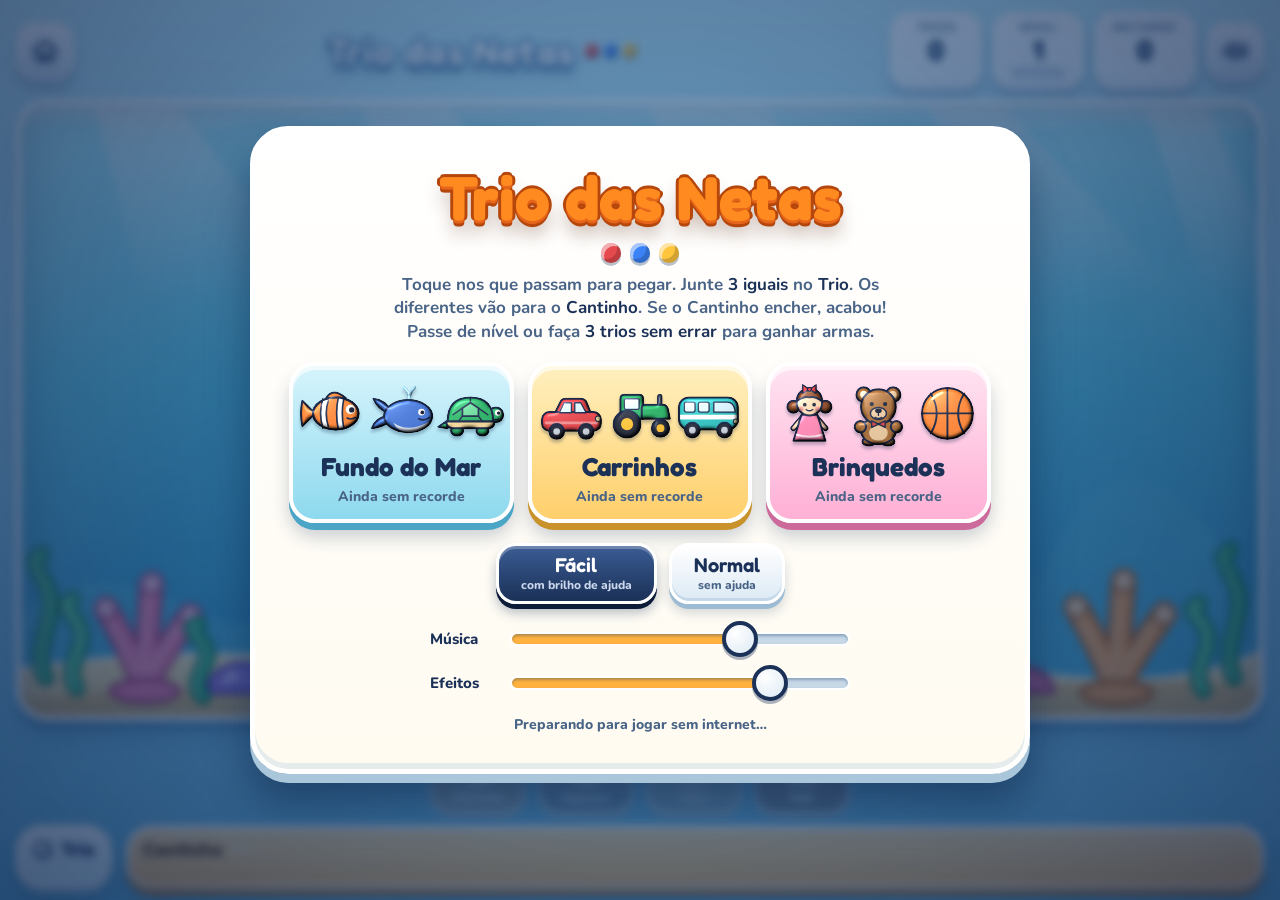
==== index.html @ 3579c462 "Redesign visual cartoon 3D: cenários, painéis, botões, armas e telas; Cantinho com cinco lugares nos" ====
<!doctype html>
<html lang="pt-BR">
<head>
<meta charset="utf-8">
<meta name="viewport" content="width=device-width,initial-scale=1,maximum-scale=1,viewport-fit=cover">
<meta name="apple-mobile-web-app-capable" content="yes">
<meta name="mobile-web-app-capable" content="yes">
<meta name="apple-mobile-web-app-title" content="Trio das Netas">
<meta name="apple-mobile-web-app-status-bar-style" content="default">
<meta name="theme-color" content="#E4F3FA">
<link rel="manifest" href="manifest.webmanifest">
<link rel="apple-touch-icon" href="icon-180.png">
<link rel="icon" type="image/png" href="icon-192.png">
<title>Trio das Netas</title>
<style>
/* ===== Trio das Netas — identidade visual "cartoon 3D" =====
   Camadas: 1) tokens  2) base  3) cabeçalho  4) campo e cenários  5) armas  6) base de jogo (Trio e Cantinho)
   7) telas  8) animações. A lógica do jogo não depende de nada daqui além dos ids e classes. */

/* 1) tokens */
:root{
  --ink:#1B3157;
  --ink-soft:#496486;
  --cream:#FFFBF1;
  --edge:#9DBCD3;            /* aresta inferior dos painéis claros */
  --accent:#FF7A1A;
  --accent-dark:#C4520A;
  --warn:#E5484D;
  --line:#8FB5CE;
  --font-display:'Fredoka',ui-rounded,'Arial Rounded MT Bold','Trebuchet MS',system-ui,sans-serif;
  --font-body:'Nunito','Trebuchet MS',system-ui,sans-serif;
  --slot:clamp(62px,10.5vmin,112px);
  --shadow-soft:0 14px 24px rgba(12,40,80,.22);
  color-scheme:light;
}

/* 2) base */
*{box-sizing:border-box}
html,body{height:100%}
body{
  margin:0;color:var(--ink);font-family:var(--font-body);
  background:linear-gradient(180deg,#C7EEF9 0%,#94D3EE 55%,#62B5DE 100%) fixed;
  -webkit-user-select:none;user-select:none;-webkit-touch-callout:none;
  touch-action:manipulation;overscroll-behavior:none;overflow:hidden;
  -webkit-tap-highlight-color:transparent;
}
body[data-theme="car"]{background:linear-gradient(180deg,#FFF0C2 0%,#FFD98A 55%,#FFC163 100%) fixed}
body[data-theme="toy"]{background:linear-gradient(180deg,#FFE6F3 0%,#FFCDE6 55%,#F4A9D0 100%) fixed}
button{font:inherit;color:inherit;cursor:pointer;-webkit-appearance:none;appearance:none}
button:focus-visible{outline:4px solid var(--accent);outline-offset:3px}

#app{
  position:relative;height:100%;display:flex;flex-direction:column;gap:10px;
  padding-top:max(12px,env(safe-area-inset-top,0px));
  padding-bottom:max(12px,env(safe-area-inset-bottom,0px));
  padding-left:max(16px,env(safe-area-inset-left,0px));
  padding-right:max(16px,env(safe-area-inset-right,0px));
}

/* botão 3D genérico: volume, brilho no topo, aresta embaixo, afunda ao apertar */
.iconbtn,.btn,.seg button,.card,.tool{
  transition:transform .08s ease,box-shadow .08s ease,filter .15s;
}

/* 3) cabeçalho */
#top{display:flex;align-items:center;justify-content:space-between;gap:10px}
.iconbtn{
  width:58px;height:58px;border-radius:20px;border:3px solid #fff;color:var(--ink);flex:0 0 auto;
  display:grid;place-items:center;
  background:linear-gradient(#FFFFFF 0%,#E6F1FA 60%,#D4E5F3 100%);
  box-shadow:0 5px 0 var(--edge),0 10px 14px rgba(12,40,80,.22),inset 0 -3px 0 rgba(120,160,195,.3);
}
.iconbtn:active{transform:translateY(4px);box-shadow:0 1px 0 var(--edge),0 3px 6px rgba(12,40,80,.2),inset 0 -2px 0 rgba(120,160,195,.3)}
.iconbtn svg{width:30px;height:30px;filter:drop-shadow(0 1.5px 0 rgba(255,255,255,.9))}
.brand{
  flex:1 1 auto;min-width:0;display:flex;align-items:center;justify-content:center;gap:10px;white-space:nowrap;
  font:700 clamp(22px,3.6vw,38px)/1 var(--font-display);color:#fff;letter-spacing:.01em;
  text-shadow:0 2px 0 #1E5C9B,0 4px 0 #1B4D84,2px 0 0 #1E5C9B,-2px 0 0 #1E5C9B,0 -2px 0 #1E5C9B,0 8px 12px rgba(10,40,90,.35);
}
.brand .bb{display:inline-flex;gap:4px}
.brand .bb i{width:15px;height:15px;border-radius:50%;box-shadow:inset -3px -3px 0 rgba(0,0,0,.18),inset 2px 2px 0 rgba(255,255,255,.55),0 2px 0 rgba(20,50,90,.35)}
.brand .bb i:nth-child(1){background:#E5484D}.brand .bb i:nth-child(2){background:#3B82F6}.brand .bb i:nth-child(3){background:#FFC53D}
body[data-theme="car"] .brand{text-shadow:0 2px 0 #B5460C,0 4px 0 #8F3607,2px 0 0 #B5460C,-2px 0 0 #B5460C,0 -2px 0 #B5460C,0 8px 12px rgba(120,50,0,.35)}
body[data-theme="toy"] .brand{text-shadow:0 2px 0 #B3307A,0 4px 0 #8E2260,2px 0 0 #B3307A,-2px 0 0 #B3307A,0 -2px 0 #B3307A,0 8px 12px rgba(120,20,80,.35)}
.stats{display:flex;gap:10px;min-width:0;flex:0 0 auto}
.stat{
  min-width:92px;padding:6px 16px 7px;text-align:center;border-radius:20px;border:3px solid #fff;
  background:linear-gradient(#FFFFFF 0%,#EEF6FC 100%);
  box-shadow:0 5px 0 var(--edge),0 10px 14px rgba(12,40,80,.2),inset 0 -3px 0 rgba(120,160,195,.22);
}
.stat span{display:block;font:800 11px/1.3 var(--font-body);letter-spacing:.1em;text-transform:uppercase;color:var(--ink-soft)}
.stat b{display:block;font:700 28px/1.1 var(--font-display);font-variant-numeric:tabular-nums;color:var(--ink)}
.bar{height:10px;border-radius:6px;background:#CFDFEC;margin-top:3px;overflow:hidden;box-shadow:inset 0 2px 3px rgba(20,60,100,.35)}
.bar i{display:block;height:100%;width:0;border-radius:6px;transition:width .35s cubic-bezier(.3,1.4,.5,1);
  background:linear-gradient(#FFC15A,#FF8A1F);box-shadow:inset 0 2px 0 rgba(255,255,255,.55)}
#btnSound[aria-pressed="false"]{filter:saturate(.5)}

/* 4) campo de jogo e cenários */
#field{
  position:relative;flex:1 1 0;min-height:150px;border-radius:32px;overflow:hidden;border:5px solid #fff;
  box-shadow:0 8px 0 rgba(22,70,115,.3),var(--shadow-soft);
}
#field.th-fish{background:linear-gradient(#A9EDF8 0%,#58CAE6 45%,#2E93C6 100%)}
#field.th-car{background:
  radial-gradient(rgba(255,255,255,.07) 1.2px,transparent 1.7px) 0 0/10px 10px,
  linear-gradient(#5D6A84 0%,#4B5772 100%)}
#field.th-toy{background:
  radial-gradient(circle at 25% 30%,rgba(255,255,255,.7) 0 8px,transparent 9px) 0 0/84px 84px,
  radial-gradient(circle at 75% 72%,rgba(255,170,200,.5) 0 8px,transparent 9px) 0 0/84px 84px,
  linear-gradient(#FFF0C9 0%,#FFD99B 100%)}
#field.frozen::before{
  content:"";position:absolute;inset:0;z-index:3;pointer-events:none;
  background:linear-gradient(rgba(200,240,255,.5),rgba(160,225,255,.35));
  box-shadow:inset 0 0 70px 12px rgba(255,255,255,.9);
}
#field.frozen .it .bob{animation-play-state:paused}
#bg{position:absolute;inset:0;pointer-events:none}
.sceneTop,.sceneBot{position:absolute;left:0;width:100%;height:auto;display:block}
.sceneTop{top:0;max-height:42%}
.sceneBot{bottom:0;max-height:54%}
.vig{position:absolute;inset:0;box-shadow:inset 0 0 46px rgba(0,25,60,.3),inset 0 3px 0 rgba(255,255,255,.35)}
.glass{position:absolute;inset:0;background:linear-gradient(115deg,rgba(255,255,255,.22) 0%,rgba(255,255,255,0) 22%,rgba(255,255,255,0) 60%,rgba(255,255,255,.1) 70%,rgba(255,255,255,0) 78%)}
.rays{animation:rays 9s ease-in-out infinite alternate;transform-origin:50% 0}
@keyframes rays{from{opacity:.55;transform:skewX(-2deg)}to{opacity:1;transform:skewX(2deg)}}
.weed{transform-box:fill-box;transform-origin:50% 100%;animation:sway 4.2s ease-in-out infinite alternate}
@keyframes sway{from{transform:rotate(-4deg)}to{transform:rotate(4deg)}}
.bub{position:absolute;bottom:-40px;border-radius:50%;
  background:radial-gradient(circle at 32% 30%,rgba(255,255,255,.95) 0 14%,rgba(255,255,255,.28) 40%,rgba(255,255,255,.12) 72%);
  border:2px solid rgba(255,255,255,.7);animation:rise linear infinite}
@keyframes rise{from{transform:translateY(0);opacity:.9}to{transform:translateY(-900px);opacity:0}}
.ln{position:absolute;left:0;right:0;height:0;border-top:6px dashed rgba(255,246,190,.85)}

.it{position:absolute;left:0;top:0;z-index:2;will-change:transform}
.it .bob{width:100%;height:100%;animation:bob 1.5s ease-in-out infinite alternate}
.it svg{width:100%;height:100%;display:block;pointer-events:none;overflow:visible}
.it.rev svg{transform:scaleX(-1)}
@keyframes bob{from{transform:translateY(-4px) rotate(-1.5deg)}to{transform:translateY(4px) rotate(1.5deg)}}
.it.hint .bob{filter:drop-shadow(0 0 7px #fff) drop-shadow(0 0 14px rgba(255,255,255,.95))}

#pop{
  position:absolute;inset:0;display:grid;place-items:center;pointer-events:none;z-index:5;opacity:0;
  font:700 clamp(54px,12vmin,110px)/1 var(--font-display);color:#FFE066;
  text-shadow:0 3px 0 #E8892B,0 6px 0 #B5560E,3px 0 0 #B5560E,-3px 0 0 #B5560E,0 -3px 0 #B5560E,0 14px 22px rgba(60,20,0,.4);
}
#pop.go{animation:pop 1s ease-out}
@keyframes pop{0%{opacity:0;transform:scale(.5) rotate(-4deg)}18%{opacity:1;transform:scale(1.14) rotate(2deg)}70%{opacity:1;transform:scale(1)}100%{opacity:0;transform:scale(1)}}
#toast{
  position:absolute;left:50%;top:14px;z-index:6;max-width:calc(100% - 32px);
  transform:translate(-50%,-16px);opacity:0;pointer-events:none;
  background:linear-gradient(#2A4A7C,#1B3157);color:#fff;border-radius:20px;padding:10px 20px;border:3px solid #fff;
  font:700 20px/1.25 var(--font-display);text-align:center;transition:opacity .2s,transform .2s;
  box-shadow:0 5px 0 rgba(10,30,60,.45),0 10px 16px rgba(10,30,60,.3);
}
#toast.show{opacity:1;transform:translate(-50%,0)}

/* 5) armas: cartões coloridos, cada um com a sua cor */
#tools{display:flex;justify-content:center;gap:12px;flex-wrap:wrap}
.tool{
  --c1:#FFB259;--c2:#FF8A1F;--cd:#B8570A;
  position:relative;display:grid;justify-items:center;gap:2px;min-width:96px;padding:7px 12px 6px;
  border-radius:22px;border:3px solid #fff;color:#fff;
  background:linear-gradient(var(--c1),var(--c2));
  box-shadow:0 6px 0 var(--cd),0 12px 16px rgba(12,40,80,.25),inset 0 3px 0 rgba(255,255,255,.5),inset 0 -4px 0 rgba(0,0,0,.1);
}
.tool[data-t="hammer"]{--c1:#FFB259;--c2:#FF8A1F;--cd:#B8570A}
.tool[data-t="slot"]{--c1:#7DB6FF;--c2:#3C84F2;--cd:#1B4FA6}
.tool[data-t="ice"]{--c1:#8DE3F7;--c2:#2DB4DE;--cd:#127699}
.tool[data-t="magnet"]{--c1:#FF8F8F;--c2:#E5484D;--cd:#9C1F27}
.tool:active{transform:translateY(5px);box-shadow:0 1px 0 var(--cd),0 3px 6px rgba(12,40,80,.25),inset 0 3px 0 rgba(255,255,255,.4)}
.tool .ic{display:grid;place-items:center;width:46px;height:46px;border-radius:50%;
  background:radial-gradient(circle at 35% 28%,#fff 0 30%,#EAF3FB 100%);box-shadow:inset 0 -3px 0 rgba(0,0,0,.12),0 2px 0 rgba(0,0,0,.12)}
.tool .ic svg{width:36px;height:36px;display:block;overflow:visible}
.tool .tl{font:700 14px/1.2 var(--font-display);text-shadow:0 2px 0 rgba(0,0,0,.28);letter-spacing:.01em}
.tool .ct{
  position:absolute;top:-10px;right:-8px;min-width:30px;height:30px;padding:0 7px;border-radius:15px;border:3px solid #fff;
  background:linear-gradient(#2A4A7C,#1B3157);color:#fff;font:700 16px/24px var(--font-display);text-align:center;
  box-shadow:0 3px 0 rgba(10,30,60,.4);
}
.tool.zero{filter:grayscale(.9) brightness(1.05);opacity:.6;box-shadow:0 3px 0 #8997A8,inset 0 3px 0 rgba(255,255,255,.35)}
.tool.zero .ct{background:linear-gradient(#8A99AE,#6F7E94)}
.tool.armed{box-shadow:0 6px 0 var(--cd),0 0 0 6px rgba(255,255,255,.95),0 0 0 11px rgba(255,122,26,.5),0 12px 16px rgba(12,40,80,.25);animation:armed .8s ease-in-out infinite alternate}
@keyframes armed{to{transform:translateY(-3px)}}
.tool.got{animation:got .8s ease}
@keyframes got{30%{transform:scale(1.25) rotate(-4deg)}60%{transform:scale(.95) rotate(3deg)}}

/* 6) base de jogo: Trio (vidro azul) e Cantinho (madeira) */
#dock{display:flex;flex-wrap:wrap;justify-content:center;align-items:stretch;gap:14px}
.box{position:relative;border-radius:26px;padding:10px 14px 16px;border:3px solid #fff}
#trayBox{
  --tc:var(--line);
  background:linear-gradient(#EAF8FF,#C6E8F7);
  box-shadow:0 7px 0 #7FB2CF,0 14px 20px rgba(12,40,80,.22),inset 0 3px 0 rgba(255,255,255,.8);
}
#waitBox{
  flex:1 1 auto;
  background:linear-gradient(#F7D9A0 0%,#EBB668 100%);
  box-shadow:0 7px 0 #AE7633,0 14px 20px rgba(80,40,0,.25),inset 0 3px 0 rgba(255,255,255,.55);
}
.boxLab{display:flex;align-items:center;gap:8px;margin-bottom:8px;font:700 19px/1.2 var(--font-display);color:var(--ink)}
#waitBox .boxLab{color:#5C3710;text-shadow:0 1px 0 rgba(255,255,255,.55)}
.boxLab small{font:800 14px var(--font-body);font-variant-numeric:tabular-nums;
  background:rgba(255,255,255,.7);border-radius:10px;padding:1px 9px;color:#5C3710}
.dot{width:20px;height:20px;border-radius:50%;background:radial-gradient(circle at 35% 30%,#fff 0 12%,var(--tc) 50%);border:3px solid rgba(27,49,87,.55);box-shadow:inset -2px -2px 0 rgba(0,0,0,.15)}
.slots{display:flex;flex-wrap:wrap;gap:10px}
#wait.slots{justify-content:center}
.slot{
  width:var(--slot);height:var(--slot);border-radius:20px;display:grid;place-items:center;padding:5px;position:relative;
}
.slot svg{width:100%;height:100%;display:block;overflow:visible}
/* trio: encaixe de vidro com a cor do grupo */
#tray .slot{
  border:4px dashed var(--tc);
  background:radial-gradient(circle at 50% 35%,#fff 0,#E3F4FC 100%);
  box-shadow:inset 0 5px 8px rgba(30,90,140,.28),0 2px 0 rgba(255,255,255,.8);
}
#trayBox.has #tray .slot{border-style:solid;box-shadow:inset 0 5px 8px rgba(30,90,140,.2),0 0 0 3px rgba(255,255,255,.9),0 0 14px var(--tc)}
/* cantinho: buraquinhos fundos na madeira; ocupado = peça em cima de uma base clara */
#wait .slot{
  background:radial-gradient(circle at 50% 30%,#8D5A26 0,#6E4318 100%);
  border:3px solid #5B3510;
  box-shadow:inset 0 6px 9px rgba(30,12,0,.55),0 2px 0 rgba(255,236,196,.7);
}
#wait .slot:not(.filled)::before{content:"";position:absolute;inset:30%;border-radius:50%;border:3px dashed rgba(255,226,170,.45)}
#wait .slot.filled{
  cursor:pointer;background:radial-gradient(circle at 50% 28%,#fff 0,#FFF0D2 100%);border-color:#fff;
  box-shadow:0 5px 0 #A56E2C,0 9px 12px rgba(60,25,0,.35),inset 0 -4px 0 rgba(200,140,60,.22);
}
.slot.hint{box-shadow:0 0 0 5px var(--accent),0 0 18px 4px rgba(255,150,40,.8)!important}
.slot.win{animation:winpop .5s ease 2}
.slot.win::after{content:"";position:absolute;inset:-10px;border-radius:26px;border:4px solid #FFE066;box-shadow:0 0 18px 4px rgba(255,214,80,.9);animation:ring .5s ease-out 2}
@keyframes winpop{50%{transform:scale(1.18)}}
@keyframes ring{from{opacity:1;transform:scale(.85)}to{opacity:0;transform:scale(1.25)}}
.slot.shake{animation:shake .3s}
@keyframes shake{25%{transform:translateX(-6px)}75%{transform:translateX(6px)}}
.slot.newslot{animation:grow .6s ease}
@keyframes grow{0%{transform:scale(.2)}70%{transform:scale(1.18)}100%{transform:scale(1)}}
#waitBox.warn{animation:pulse .9s ease-in-out infinite}
#waitBox.warn .boxLab small{color:#fff;background:var(--warn)}
@keyframes pulse{50%{box-shadow:0 7px 0 #AE7633,0 0 0 7px rgba(229,72,77,.6),0 14px 20px rgba(80,40,0,.25)}}
#waitBox.smash{box-shadow:0 7px 0 #AE7633,0 0 0 6px rgba(255,122,26,.65),0 14px 20px rgba(80,40,0,.25)}
#waitBox.smash .slot.filled{border-color:var(--accent);animation:wiggle .45s ease-in-out infinite}
@keyframes wiggle{25%{transform:rotate(-4deg)}75%{transform:rotate(4deg)}}

.ghost{position:fixed;transform-origin:0 0;pointer-events:none;z-index:25}
.ghost svg{width:100%;height:100%;display:block;overflow:visible}
.conf{position:fixed;width:10px;height:14px;border-radius:3px;pointer-events:none;z-index:30}

/* 7) telas de início, nível e fim */
#overlay{
  position:absolute;inset:0;z-index:20;display:grid;place-items:center;padding:16px;
  background:radial-gradient(circle at 50% 40%,rgba(30,90,150,.5),rgba(10,30,70,.7));
  -webkit-backdrop-filter:blur(4px);backdrop-filter:blur(4px);
}
.panel{
  width:min(780px,100%);max-height:100%;overflow:auto;text-align:center;position:relative;
  background:linear-gradient(#FFFFFF 0%,var(--cream) 100%);border-radius:38px;border:5px solid #fff;
  padding:clamp(18px,4vmin,34px);
  box-shadow:0 9px 0 #A9C6DB,0 28px 44px rgba(5,25,60,.45),inset 0 -6px 0 rgba(150,190,215,.25);
}
h1,h2{margin:0;font:700 clamp(36px,7.4vmin,62px)/1.05 var(--font-display);text-wrap:balance;color:#FF8A1F;
  text-shadow:0 3px 0 #E5651A,0 6px 0 #B5460C,3px 0 0 #B5460C,-3px 0 0 #B5460C,0 -3px 0 #B5460C,0 14px 18px rgba(80,30,0,.3)}
h2{font-size:clamp(32px,6.4vmin,52px)}
.chips{display:flex;justify-content:center;gap:9px;margin:12px 0 4px}
.chips i{width:20px;height:20px;border-radius:50%;box-shadow:inset -4px -4px 0 rgba(0,0,0,.18),inset 3px 3px 0 rgba(255,255,255,.55),0 3px 0 rgba(20,50,90,.3)}
.how{margin:10px auto 18px;max-width:50ch;font:700 17px/1.4 var(--font-body);color:var(--ink-soft);text-wrap:balance}
.how b{color:var(--ink)}
.cards{display:grid;grid-template-columns:repeat(auto-fit,minmax(170px,1fr));gap:14px}
.card{
  display:flex;flex-direction:column;align-items:center;gap:6px;padding:14px 10px 13px;border-radius:26px;border:4px solid #fff;
  --c1:#D6F4FC;--c2:#8ED9EE;--cd:#4AA5C6;
  background:linear-gradient(var(--c1),var(--c2));
  box-shadow:0 7px 0 var(--cd),0 14px 18px rgba(12,40,80,.22),inset 0 4px 0 rgba(255,255,255,.65);
}
.card[data-theme="car"]{--c1:#FFF0BF;--c2:#FFCF6B;--cd:#C9922A}
.card[data-theme="toy"]{--c1:#FFE3F1;--c2:#FFB0D5;--cd:#CC6A9C}
.card:active{transform:translateY(6px);box-shadow:0 1px 0 var(--cd),0 3px 8px rgba(12,40,80,.22),inset 0 4px 0 rgba(255,255,255,.55)}
.pv{display:flex;gap:2px;width:100%;justify-content:center}
.pv svg{width:34%;max-width:70px;height:auto;overflow:visible}
.nm{font:700 26px/1.1 var(--font-display);color:var(--ink)}
.bs{font:800 14px var(--font-body);color:var(--ink-soft)}
.vols{display:grid;gap:6px;max-width:420px;margin:16px auto 0}
.vols label{display:flex;align-items:center;gap:12px;font:800 15px var(--font-body);color:var(--ink)}
.vols span{width:68px;text-align:left}
.vols input[type=range]{flex:1;min-width:0;height:38px;margin:0;background:transparent;-webkit-appearance:none;appearance:none;touch-action:pan-y}
.vols input[type=range]::-webkit-slider-runnable-track{height:14px;border-radius:8px;border:2px solid #fff;box-shadow:inset 0 2px 3px rgba(20,60,100,.35);background:linear-gradient(90deg,#FFB23F var(--p,50%),#C7D8E7 var(--p,50%))}
.vols input[type=range]::-moz-range-track{height:14px;border-radius:8px;background:#C7D8E7}
.vols input[type=range]::-moz-range-progress{height:14px;border-radius:8px;background:#FFB23F}
.vols input[type=range]::-webkit-slider-thumb{-webkit-appearance:none;width:36px;height:36px;margin-top:-13px;border-radius:50%;background:radial-gradient(circle at 35% 30%,#fff,#DCE9F4);border:4px solid var(--ink);box-shadow:0 3px 0 rgba(20,40,80,.35)}
.vols input[type=range]::-moz-range-thumb{width:28px;height:28px;border-radius:50%;background:#fff;border:4px solid var(--ink)}
.seg{display:flex;justify-content:center;gap:12px;margin-top:20px;flex-wrap:wrap}
.seg button{
  min-height:58px;padding:8px 22px;border-radius:20px;border:3px solid #fff;font:600 20px/1.15 var(--font-display);color:var(--ink);
  background:linear-gradient(#FFFFFF,#DCEAF5);
  box-shadow:0 5px 0 var(--edge),0 9px 12px rgba(12,40,80,.18),inset 0 -3px 0 rgba(120,160,195,.25);
}
.seg button small{display:block;font:800 12px var(--font-body);color:var(--ink-soft)}
.seg button:active{transform:translateY(4px);box-shadow:0 1px 0 var(--edge)}
.seg button[aria-pressed="true"]{color:#fff;background:linear-gradient(#3B5C94,#1B3157);box-shadow:0 5px 0 #0B1B38,0 9px 12px rgba(12,40,80,.3),inset 0 3px 0 rgba(255,255,255,.25)}
.seg button[aria-pressed="true"] small{color:#C9D6EC}
.big{margin:8px 0 4px;font:700 clamp(58px,13vmin,104px)/1 var(--font-display);color:#FFE066;
  text-shadow:0 4px 0 #E8892B,0 8px 0 #B5560E,4px 0 0 #B5560E,-4px 0 0 #B5560E,0 -4px 0 #B5560E,0 16px 22px rgba(60,20,0,.35)}
.sub{margin:0 0 18px;font:800 19px/1.4 var(--font-body);color:var(--ink-soft)}
.row{display:flex;justify-content:center;gap:14px;flex-wrap:wrap}
.btn{
  min-height:62px;padding:12px 30px;border-radius:22px;border:3px solid #fff;color:var(--ink);font:700 24px/1 var(--font-display);
  background:linear-gradient(#FFFFFF,#D9E8F4);
  box-shadow:0 6px 0 var(--edge),0 11px 14px rgba(12,40,80,.2),inset 0 -3px 0 rgba(120,160,195,.25);
}
.btn.primary{color:#fff;text-shadow:0 2px 0 rgba(120,40,0,.45);
  background:linear-gradient(#FFB04A,#FF7A1A);box-shadow:0 6px 0 var(--accent-dark),0 11px 14px rgba(120,50,0,.3),inset 0 3px 0 rgba(255,255,255,.5)}
.btn:active{transform:translateY(5px);box-shadow:0 1px 0 var(--edge)}
.btn.primary:active{box-shadow:0 1px 0 var(--accent-dark)}
.reward{display:grid;gap:12px;margin:16px auto;max-width:480px}
.rw{display:flex;align-items:center;gap:14px;text-align:left;border:3px solid #fff;border-radius:24px;padding:10px 16px;
  background:linear-gradient(#FFF7DB,#FFE9A8);box-shadow:0 5px 0 #D9B24A,0 9px 12px rgba(100,70,0,.2),inset 0 3px 0 rgba(255,255,255,.7)}
.rwi{display:grid;place-items:center;width:72px;height:72px;border-radius:50%;flex:0 0 auto;background:radial-gradient(circle at 35% 28%,#fff 0 30%,#EAF3FB);box-shadow:inset 0 -4px 0 rgba(0,0,0,.1),0 3px 0 rgba(0,0,0,.12)}
.rwi svg{width:56px;height:56px;display:block;overflow:visible}
.rw b{display:block;font:700 25px/1.1 var(--font-display);color:var(--ink)}
.rw small{font:800 15px/1.3 var(--font-body);color:var(--ink-soft)}
.emblem{display:flex;justify-content:center;align-items:flex-end;gap:6px;height:clamp(70px,14vmin,120px);margin-bottom:4px}
.emblem svg{height:100%;width:auto;overflow:visible}
.emblem.win svg{animation:trophy 1.2s ease-in-out infinite alternate}
.emblem.lose svg{width:clamp(64px,13vmin,112px);animation:wob 1.4s ease-in-out infinite alternate}
.emblem.lose svg:nth-child(2){animation-delay:-.35s}.emblem.lose svg:nth-child(3){animation-delay:-.7s}
@keyframes trophy{from{transform:rotate(-4deg) scale(1)}to{transform:rotate(4deg) scale(1.07)}}
@keyframes wob{from{transform:translateY(0) rotate(-5deg)}to{transform:translateY(-8px) rotate(5deg)}}

/* 8) telas estreitas e movimento reduzido */
@media (max-width:760px){.brand{display:none}.stats{margin-left:auto;margin-right:auto}}
@media (prefers-reduced-motion:reduce){
  .it .bob,.bub,.rays,.weed,#waitBox.warn,.slot.win,.slot.win::after,#waitBox.smash .slot.filled,.tool.got,.tool.armed,.slot.newslot,.emblem svg{animation:none!important}
  #pop.go{animation:popfade 1s linear}
  @keyframes popfade{0%,70%{opacity:1}100%{opacity:0}}
}
</style>
<style>
@font-face{font-family:'Fredoka';font-style:normal;font-weight:500;font-display:swap;src:url(fonts/fredoka-500.woff2) format('woff2')}
@font-face{font-family:'Fredoka';font-style:normal;font-weight:600;font-display:swap;src:url(fonts/fredoka-600.woff2) format('woff2')}
@font-face{font-family:'Fredoka';font-style:normal;font-weight:700;font-display:swap;src:url(fonts/fredoka-700.woff2) format('woff2')}
@font-face{font-family:'Nunito';font-style:normal;font-weight:700;font-display:swap;src:url(fonts/nunito-700.woff2) format('woff2')}
@font-face{font-family:'Nunito';font-style:normal;font-weight:800;font-display:swap;src:url(fonts/nunito-800.woff2) format('woff2')}

html{padding-top:env(safe-area-inset-top,0px);padding-bottom:env(safe-area-inset-bottom,0px)}
body{margin:0}
[hidden]{display:none!important}
.off{margin:14px 0 0;font:800 14px/1.3 var(--font-body);color:var(--ink-soft)}
.off[data-ok="1"]{color:#17753F}
</style>
</head>
<body>


<svg width="0" height="0" style="position:absolute" aria-hidden="true" focusable="false"><defs>
<filter id="puff" filterUnits="userSpaceOnUse" x="-6" y="-6" width="112" height="120" color-interpolation-filters="sRGB">
  <feGaussianBlur in="SourceAlpha" stdDeviation="3.2" result="bl"/>
  <feDiffuseLighting in="bl" surfaceScale="6" diffuseConstant="1" lighting-color="#fff" result="dif"><feDistantLight azimuth="235" elevation="58"/></feDiffuseLighting>
  <feComposite in="SourceGraphic" in2="dif" operator="arithmetic" k1="1.14" k2="0" k3="0" k4="0" result="shaded"/>
  <feComposite in="shaded" in2="SourceAlpha" operator="in" result="body"/>
  <feSpecularLighting in="bl" surfaceScale="6" specularConstant=".34" specularExponent="34" lighting-color="#fff" result="spec"><fePointLight x="24" y="10" z="70"/></feSpecularLighting>
  <feComposite in="spec" in2="SourceAlpha" operator="in" result="specIn"/>
  <feComposite in="body" in2="specIn" operator="arithmetic" k1="0" k2="1" k3="1" k4="0" result="lit"/>
  <feGaussianBlur in="SourceAlpha" stdDeviation="2.4" result="sb"/><feOffset in="sb" dx="0" dy="4" result="so"/>
  <feFlood flood-color="#10264a" flood-opacity=".28"/><feComposite in2="so" operator="in" result="shadow"/>
  <feMerge><feMergeNode in="shadow"/><feMergeNode in="lit"/></feMerge>
</filter>
<filter id="puffS" filterUnits="userSpaceOnUse" x="-3" y="-3" width="54" height="58" color-interpolation-filters="sRGB">
  <feGaussianBlur in="SourceAlpha" stdDeviation="1.5" result="bl"/>
  <feDiffuseLighting in="bl" surfaceScale="3" diffuseConstant="1" lighting-color="#fff" result="dif"><feDistantLight azimuth="235" elevation="58"/></feDiffuseLighting>
  <feComposite in="SourceGraphic" in2="dif" operator="arithmetic" k1="1.14" k2="0" k3="0" k4="0" result="shaded"/>
  <feComposite in="shaded" in2="SourceAlpha" operator="in" result="body"/>
  <feSpecularLighting in="bl" surfaceScale="3" specularConstant=".34" specularExponent="34" lighting-color="#fff" result="spec"><fePointLight x="12" y="5" z="34"/></feSpecularLighting>
  <feComposite in="spec" in2="SourceAlpha" operator="in" result="specIn"/>
  <feComposite in="body" in2="specIn" operator="arithmetic" k1="0" k2="1" k3="1" k4="0" result="lit"/>
  <feGaussianBlur in="SourceAlpha" stdDeviation="1.2" result="sb"/><feOffset in="sb" dx="0" dy="2" result="so"/>
  <feFlood flood-color="#10264a" flood-opacity=".28"/><feComposite in2="so" operator="in" result="shadow"/>
  <feMerge><feMergeNode in="shadow"/><feMergeNode in="lit"/></feMerge>
</filter></defs></svg>
<div id="app">
  <header id="top">
    <button class="iconbtn" id="btnHome" aria-label="Início">
      <svg viewBox="0 0 24 24" fill="none" stroke="currentColor" stroke-width="2.4" stroke-linecap="round" stroke-linejoin="round" aria-hidden="true"><path d="M3 11.5 12 4l9 7.5"/><path d="M5.5 10v9.5h13V10"/><path d="M10 19.5v-5h4v5"/></svg>
    </button>
    <div class="brand">Trio das Netas<span class="bb" aria-hidden="true"><i></i><i></i><i></i></span></div>
    <div class="stats">
      <div class="stat"><span>Trios</span><b id="score">0</b></div>
      <div class="stat" id="lvStat"><span>Nível</span><b id="level">1</b><div class="bar"><i id="lvbar"></i></div></div>
      <div class="stat"><span>Recorde</span><b id="best">0</b></div>
    </div>
    <button class="iconbtn" id="btnSound" aria-label="Som" aria-pressed="true"></button>
  </header>

  <main id="field" class="th-fish">
    <div id="bg"></div>
    <div id="pop" aria-live="polite"></div>
    <div id="toast" role="status"></div>
  </main>

  <nav id="tools" aria-label="Armas"></nav>

  <section id="dock">
    <div class="box" id="trayBox">
      <div class="boxLab"><i class="dot" id="trayDot"></i>Trio</div>
      <div class="slots" id="tray"></div>
    </div>
    <div class="box" id="waitBox">
      <div class="boxLab">Cantinho <small id="waitCount"></small></div>
      <div class="slots" id="wait"></div>
    </div>
  </section>

  <div id="overlay">
    <div class="panel" id="startPanel">
      <h1>Trio das Netas</h1>
      <div class="chips" aria-hidden="true"><i style="background:#E5484D"></i><i style="background:#3B82F6"></i><i style="background:#FFC53D"></i></div>
      <p class="how">Toque nos que passam para pegar. Junte <b>3 iguais</b> no <b>Trio</b>. Os diferentes vão para o <b>Cantinho</b>. Se o Cantinho encher, acabou! Passe de nível ou faça <b>3 trios sem errar</b> para ganhar armas.</p>
      <div class="cards" id="cards"></div>
      <div class="seg" id="seg">
        <button data-d="easy" aria-pressed="true">Fácil<small>com brilho de ajuda</small></button>
        <button data-d="normal" aria-pressed="false">Normal<small>sem ajuda</small></button>
      </div>
      <div class="vols" id="vols">
        <label><span>Música</span><input type="range" id="volM" min="0" max="100" step="1" aria-label="Volume da música"></label>
        <label><span>Efeitos</span><input type="range" id="volS" min="0" max="100" step="1" aria-label="Volume dos efeitos"></label>
      </div>
      <p class="off" id="offStatus" role="status">Preparando para jogar sem internet…</p>
    </div>
    <div class="panel" id="lvPanel" hidden>
      <div class="emblem win" id="lvEmb" aria-hidden="true"></div>
      <h2 id="lvTitle">Nível concluído!</h2>
      <div class="reward" id="lvReward"></div>
      <p class="sub" id="lvNext"></p>
      <button class="btn primary" id="lvGo">Continuar</button>
    </div>
    <div class="panel" id="overPanel" hidden>
      <div class="emblem lose" id="overEmb" aria-hidden="true"></div>
      <h2>O cantinho encheu!</h2>
      <div class="big" id="finalScore">0</div>
      <p class="sub" id="finalMsg"></p>
      <div class="row">
        <button class="btn primary" id="again">Jogar de novo</button>
        <button class="btn" id="other">Outro jogo</button>
      </div>
    </div>
  </div>
</div>

<script>
(function(){
'use strict';
var $=function(id){return document.getElementById(id);};

/*KINDS-START*/
var OL='#1E2A4A';
function OS(w){return 'stroke="'+OL+'" stroke-width="'+w+'" stroke-linejoin="round" stroke-linecap="round"';}
var O=OS(3);
function eye(cx,cy,r){return '<circle cx="'+cx+'" cy="'+cy+'" r="'+r+'" fill="#fff"/><circle cx="'+(cx+r*.25).toFixed(1)+'" cy="'+(cy+r*.1).toFixed(1)+'" r="'+(r*.55).toFixed(1)+'" fill="#1b2238"/>';}
function dot(cx,cy,r){return '<circle cx="'+cx+'" cy="'+cy+'" r="'+r+'" fill="#1b2238"/>';}
function wheel(cx,cy,r,hub){return '<circle cx="'+cx+'" cy="'+cy+'" r="'+r+'" fill="#2B3040" '+O+'/><circle cx="'+cx+'" cy="'+cy+'" r="'+(r*.45).toFixed(1)+'" fill="'+(hub||'#CBD3DF')+'"/>';}
function starPts(cx,cy,R,r,n){var p=[],i;for(i=0;i<n*2;i++){var a=-Math.PI/2+i*Math.PI/n,rr=i%2?r:R;p.push((cx+rr*Math.cos(a)).toFixed(1)+','+(cy+rr*Math.sin(a)).toFixed(1));}return p.join(' ');}
function pt(cx,cy,r,deg){var a=deg*Math.PI/180;return [(cx+r*Math.cos(a)).toFixed(1),(cy+r*Math.sin(a)).toFixed(1)];}
function carBody(f,extra){
  return `<g ${O}><path d="M24 52L34 32Q36 28 41 28L64 28Q69 28 72 32L80 52Z" fill="${f}"/><rect x="6" y="48" width="88" height="28" rx="11" fill="${f}"/></g>
  <path d="M32 49L39 34H50V49Z" fill="#D9F2FF" ${OS(2)}/><path d="M55 49V34H64L72 49Z" fill="#D9F2FF" ${OS(2)}/>
  <rect x="10" y="62" width="80" height="4" rx="2" fill="#fff" opacity=".4"/>
  <circle cx="90" cy="58" r="4" fill="#FFF4B0" ${OS(1.5)}/>${extra||''}${wheel(28,77,11)}${wheel(72,77,11)}`;
}

var KINDS={
fish:[
 {n:'Peixe-palhaço',hex:'#FF8A3D',art:function(){var f='#FF8A3D';return `
  <g ${O}><path d="M24 50L5 31Q1 50 5 69Z" fill="${f}"/><path d="M40 28Q50 10 70 27Z" fill="${f}"/><ellipse cx="55" cy="50" rx="34" ry="24" fill="${f}"/></g>
  <path d="M40 28.5Q33 50 40 71.5" fill="none" stroke="${OL}" stroke-width="11"/><path d="M40 28.5Q33 50 40 71.5" fill="none" stroke="#fff" stroke-width="6"/>
  <path d="M63 26.7Q58 50 63 73.3" fill="none" stroke="${OL}" stroke-width="11"/><path d="M63 26.7Q58 50 63 73.3" fill="none" stroke="#fff" stroke-width="6"/>
  <ellipse cx="55" cy="50" rx="34" ry="24" fill="none" ${O}/>
  ${eye(77,44,7)}<path d="M84 56Q78 60 72 57" fill="none" ${OS(2.5)}/>`;}},
 {n:'Peixe azul',hex:'#3B82F6',art:function(){return `
  <g ${O}><path d="M25 50L6 28Q2 50 6 72Z" fill="#FFC53D"/><path d="M38 25Q52 5 72 24Z" fill="#FFC53D"/><path d="M42 75Q52 94 66 76Z" fill="#FFC53D"/><ellipse cx="54" cy="50" rx="31" ry="27" fill="#3B82F6"/></g>
  <path d="M42 25.5Q35 50 42 74.5" fill="none" stroke="#FFC53D" stroke-width="6"/>
  <ellipse cx="56" cy="63" rx="20" ry="8" fill="#fff" opacity=".28"/>${eye(70,43,7)}<path d="M80 56Q74 61 68 57" fill="none" ${OS(2.5)}/>`;}},
 {n:'Baiacu',hex:'#FFC53D',art:function(){
  var sp='',k;for(k=0;k<12;k++){var a=pt(50,52,28,k*30),b=pt(50,52,38,k*30);sp+='<path d="M'+a[0]+' '+a[1]+'L'+b[0]+' '+b[1]+'" fill="none" '+OS(4)+'/>';}
  return `${sp}<path d="M22 52L6 40V64Z" fill="#F5B921" ${O}/>
  <circle cx="50" cy="52" r="30" fill="#FFD93D" ${O}/>
  <path d="M26 62Q50 86 74 62Q70 78 50 82Q30 78 26 62Z" fill="#FFF3C4"/>
  <ellipse cx="44" cy="58" rx="9" ry="6" fill="#F5B921" ${OS(2.5)} transform="rotate(-25 44 58)"/>
  ${eye(64,42,9)}<ellipse cx="80" cy="54" rx="4" ry="5" fill="#E5484D" ${OS(2.5)}/>`;}},
 {n:'Tubarão',hex:'#8CA0B8',art:function(){return `
  <g ${O}><path d="M3 30L28 52L3 74L12 52Z" fill="#8CA0B8"/><path d="M48 42L58 12L70 44Z" fill="#8CA0B8"/><path d="M22 52Q40 34 74 40Q92 44 97 57Q84 68 60 66Q38 72 22 52Z" fill="#8CA0B8"/></g>
  <path d="M32 57Q50 65 92 58Q84 63 60 62Q42 66 32 57Z" fill="#fff"/>
  <path d="M54 62L46 82L70 66Z" fill="#7189A6" ${O}/>
  <path d="M66 48V57M71 47V56M76 46V55" fill="none" ${OS(2)}/>
  ${eye(84,49,4.5)}<path d="M96 57Q88 61 81 57" fill="none" ${OS(2.2)}/>`;}},
 {n:'Baleia',hex:'#4C7BD9',art:function(){return `
  <path d="M62 30Q62 18 54 11M62 30Q62 18 70 11" fill="none" stroke="#9FD9F5" stroke-width="4.5" stroke-linecap="round"/>
  <g ${O}><path d="M30 54Q12 56 6 72Q22 70 32 62Z" fill="#4C7BD9"/><path d="M30 50Q14 42 8 28Q26 30 34 46Z" fill="#4C7BD9"/><ellipse cx="60" cy="54" rx="36" ry="24" fill="#4C7BD9"/></g>
  <path d="M38 64Q60 80 92 62Q86 76 62 78Q44 78 38 64Z" fill="#E6F0FF"/>
  ${eye(80,48,5)}<path d="M92 56Q84 62 76 58" fill="none" ${OS(2.5)}/>`;}},
 {n:'Polvo',hex:'#9B5DE5',art:function(){
  var xs=[24,37,50,63,76],u='',t='';
  xs.forEach(function(x,i){var s=i%2?1:-1,fan=(x-50)*.45,p='M'+x+' 56C'+(x+s*6)+' 66 '+(x+fan-s*6)+' 78 '+(x+fan)+' 91';
    u+='<path d="'+p+'" fill="none" stroke="'+OL+'" stroke-width="12" stroke-linecap="round"/>';
    t+='<path d="'+p+'" fill="none" stroke="#9B5DE5" stroke-width="6.5" stroke-linecap="round"/>';});
  return `${u}${t}<ellipse cx="50" cy="38" rx="29" ry="27" fill="#9B5DE5" ${O}/>
  <circle cx="33" cy="22" r="4" fill="#C9A4F5"/><circle cx="44" cy="15" r="2.5" fill="#C9A4F5"/>
  ${eye(40,40,8)}${eye(60,40,8)}<path d="M43 54Q50 60 57 54" fill="none" ${OS(2.5)}/>`;}},
 {n:'Estrela-do-mar',hex:'#F7625E',art:function(){
  var p=starPts(50,54,43,19,5),d='',k;
  for(k=0;k<5;k++){var a=pt(50,54,24,-90+k*72),b=pt(50,54,33,-90+k*72);d+='<circle cx="'+a[0]+'" cy="'+a[1]+'" r="2.6" fill="#FFB3A8"/><circle cx="'+b[0]+'" cy="'+b[1]+'" r="2.2" fill="#FFB3A8"/>';}
  return `<polygon points="${p}" fill="${OL}" stroke="${OL}" stroke-width="10" stroke-linejoin="round"/><polygon points="${p}" fill="#F7625E" stroke="#F7625E" stroke-width="5" stroke-linejoin="round"/>
  ${d}${eye(43,50,5)}${eye(57,50,5)}<path d="M44 60Q50 66 56 60" fill="none" ${OS(2.5)}/>`;}},
 {n:'Caranguejo',hex:'#E5484D',art:function(){return `
  <path d="M30 62L14 78M33 68L22 86M70 62L86 78M67 68L78 86" fill="none" ${OS(4)}/>
  <path d="M26 50L14 34" fill="none" stroke="${OL}" stroke-width="11" stroke-linecap="round"/><path d="M26 50L14 34" fill="none" stroke="#E5484D" stroke-width="5.5" stroke-linecap="round"/>
  <path d="M74 50L86 34" fill="none" stroke="${OL}" stroke-width="11" stroke-linecap="round"/><path d="M74 50L86 34" fill="none" stroke="#E5484D" stroke-width="5.5" stroke-linecap="round"/>
  <path d="M14 28L19.5 18.5A11 11 0 1 1 8.5 18.5Z" fill="#E5484D" ${O}/><path d="M86 28L91.5 18.5A11 11 0 1 1 80.5 18.5Z" fill="#E5484D" ${O}/>
  <path d="M42 42V34M58 42V34" fill="none" ${OS(3)}/>
  <ellipse cx="50" cy="58" rx="29" ry="21" fill="#E5484D" ${O}/>
  <ellipse cx="42" cy="50" rx="9" ry="4" fill="#fff" opacity=".25"/>
  ${eye(42,32,6)}${eye(58,32,6)}<path d="M43 63Q50 69 57 63" fill="none" ${OS(2.5)}/>`;}},
 {n:'Tartaruga',hex:'#30B36B',art:function(){return `
  <path d="M14 62L2 70L16 72Z" fill="#30B36B" ${O}/>
  <ellipse cx="30" cy="76" rx="9" ry="7" fill="#30B36B" ${O}/><ellipse cx="68" cy="76" rx="9" ry="7" fill="#30B36B" ${O}/>
  <circle cx="88" cy="52" r="11" fill="#30B36B" ${O}/>${eye(91,49,4.5)}<path d="M92 58Q88 61 84 58" fill="none" ${OS(2)}/>
  <path d="M16 62Q16 26 50 26Q84 26 84 62Z" fill="#30B36B" ${O}/>
  <path d="M14 62H86Q86 72 76 72H24Q14 72 14 62Z" fill="#F2D79B" ${O}/>
  <path d="M38 42L24 52M62 42L76 52M50 34V27M38 54L32 62M62 54L68 62" fill="none" ${OS(2.2)}/>
  <path d="M50 34L62 42V54H38V42Z" fill="#6FD79A" ${OS(2.5)}/>`;}},
 {n:'Água-viva',hex:'#FF8DB8',art:function(){
  var u='',t='';
  [30,42,54,66].forEach(function(x,i){var s=i%2?1:-1,p='M'+x+' 50Q'+(x+s*7)+' 62 '+x+' 70Q'+(x-s*7)+' 80 '+x+' 90';
    u+='<path d="'+p+'" fill="none" stroke="'+OL+'" stroke-width="8" stroke-linecap="round"/>';
    t+='<path d="'+p+'" fill="none" stroke="#FFB3D0" stroke-width="3.6" stroke-linecap="round"/>';});
  return `${u}${t}<path d="M18 50Q18 12 50 12Q82 12 82 50Q72 56 62 50Q50 57 38 50Q28 56 18 50Z" fill="#FF8DB8" ${O}/>
  <ellipse cx="36" cy="26" rx="9" ry="5" fill="#fff" opacity=".4" transform="rotate(-25 36 26)"/>
  ${eye(40,36,5.5)}${eye(60,36,5.5)}<path d="M44 44Q50 49 56 44" fill="none" ${OS(2.2)}/>`;}}
],
car:[
 {n:'Carro vermelho',hex:'#E5484D',art:function(){return carBody('#E5484D');}},
 {n:'Ônibus',hex:'#FFC53D',art:function(){
  var w=[10,27,44,61].map(function(x){return '<rect x="'+x+'" y="33" width="14" height="16" rx="3" fill="#D9F2FF" '+OS(2)+'/>';}).join('');
  return `<rect x="4" y="26" width="92" height="46" rx="9" fill="#FFC53D" ${O}/>
  <rect x="5.5" y="55" width="89" height="6" fill="#1E2A4A" opacity=".22"/>${w}
  <path d="M78 33H89Q93 33 93 38V49H78Z" fill="#D9F2FF" ${OS(2)}/>
  <circle cx="92" cy="63" r="3.5" fill="#FFF4B0" ${OS(1.5)}/>${wheel(24,74,11)}${wheel(76,74,11)}`;}},
 {n:'Ambulância',hex:'#FFFFFF',art:function(){return `
  <g ${O}><rect x="5" y="28" width="66" height="46" rx="8" fill="#fff"/><path d="M71 40H84Q92 42 95 54V74H71Z" fill="#fff"/></g>
  <path d="M75 44H84Q89 45 91 53H75Z" fill="#9AD6FF" ${OS(2)}/>
  <path d="M32 38h10v9h9v10h-9v9H32v-9h-9V47h9z" fill="#E5484D"/>
  <rect x="30" y="20" width="14" height="8" rx="3" fill="#E5484D" ${OS(2)}/>
  <rect x="6" y="66" width="64" height="5" fill="#E5484D" opacity=".85"/>${wheel(24,75,11)}${wheel(80,75,11)}`;}},
 {n:'Bombeiros',hex:'#D93636',art:function(){
  var r=[20,30,40,50,60].map(function(x){return '<path d="M'+x+' 22V32" fill="none" '+OS(2)+'/>';}).join('');
  return `<g ${O}><rect x="5" y="36" width="64" height="38" rx="6" fill="#E5484D"/><path d="M69 42H84Q92 44 95 56V74H69Z" fill="#E5484D"/></g>
  <path d="M73 46H84Q89 47 91 55H73Z" fill="#D9F2FF" ${OS(2)}/>
  <rect x="10" y="22" width="56" height="10" rx="2" fill="#F5F7FA" ${OS(2.5)}/>${r}
  <rect x="8" y="48" width="58" height="6" fill="#fff" opacity=".85"/>
  <circle cx="81" cy="38" r="4" fill="#FFC53D" ${OS(2)}/>${wheel(24,75,11)}${wheel(80,75,11)}`;}},
 {n:'Trator',hex:'#30B36B',art:function(){return `
  <rect x="76" y="22" width="6" height="15" rx="2" fill="#4A5468" ${OS(2)}/>
  <path d="M20 58V28Q20 22 26 22H48Q54 22 54 28V58Z" fill="#30B36B" ${O}/>
  <rect x="26" y="28" width="22" height="16" rx="2" fill="#D9F2FF" ${OS(2)}/>
  <path d="M52 58V42Q52 37 57 37H84Q89 37 91 43L94 58Z" fill="#30B36B" ${O}/>
  ${wheel(30,66,20,'#FFC53D')}${wheel(80,72,13,'#FFC53D')}`;}},
 {n:'Caçamba',hex:'#FF8A3D',art:function(){
  var l=[16,28,40].map(function(x){return '<path d="M'+x+' 38V58" stroke="#B2490A" stroke-width="2.5" fill="none"/>';}).join('');
  return `<g ${O}><path d="M7 34H58L54 62H9Z" fill="#FF8A3D"/><path d="M60 44H80Q90 46 94 58V68H60Z" fill="#FF8A3D"/></g>${l}
  <path d="M64 48H80Q86 49 89 57H64Z" fill="#D9F2FF" ${OS(2)}/>
  <rect x="8" y="62" width="86" height="10" rx="3" fill="#4A5468" ${OS(2.5)}/>
  ${wheel(24,76,11)}${wheel(50,76,11)}${wheel(80,76,11)}`;}},
 {n:'Moto',hex:'#3B82F6',art:function(){return `
  ${wheel(22,68,16,'#E8ECF4')}${wheel(78,68,16,'#E8ECF4')}
  <path d="M22 68L38 50H60L78 68M60 50L72 36" fill="none" ${OS(4)}/>
  <rect x="42" y="54" width="22" height="12" rx="3" fill="#5A6678" ${OS(2.5)}/>
  <path d="M34 46Q48 30 64 44L66 54H34Z" fill="#3B82F6" ${O}/>
  <rect x="22" y="43" width="22" height="7" rx="3.5" fill="#1E2A4A"/>
  <path d="M70 34L82 30" fill="none" ${OS(4)}/><circle cx="82" cy="38" r="5" fill="#FFF4B0" ${OS(2)}/>`;}},
 {n:'Corrida',hex:'#9B5DE5',art:function(){return `
  <rect x="3" y="38" width="15" height="5" rx="1.5" fill="#1E2A4A"/><path d="M9 43V56" fill="none" ${OS(3)}/>
  <path d="M6 68L16 56L38 52L58 46L72 49L96 58V68Z" fill="#9B5DE5" ${O}/>
  <rect x="34" y="58" width="40" height="5" rx="2.5" fill="#fff" opacity=".75"/>
  <circle cx="52" cy="44" r="8" fill="#FFC53D" ${O}/><rect x="52" y="41" width="9" height="5" rx="2" fill="#1E2A4A"/>
  <rect x="86" y="62" width="12" height="5" rx="2" fill="#1E2A4A"/>
  ${wheel(24,70,12,'#FFC53D')}${wheel(74,70,12,'#FFC53D')}`;}},
 {n:'Van',hex:'#35C2C2',art:function(){return `
  <rect x="6" y="26" width="88" height="48" rx="15" fill="#35C2C2" ${O}/>
  <rect x="7.5" y="52" width="85" height="7" fill="#fff"/>
  <rect x="14" y="33" width="16" height="15" rx="3" fill="#D9F2FF" ${OS(2)}/><rect x="35" y="33" width="16" height="15" rx="3" fill="#D9F2FF" ${OS(2)}/>
  <path d="M58 33H78Q88 33 90 46V48H58Z" fill="#D9F2FF" ${OS(2)}/>
  <circle cx="91" cy="62" r="3.5" fill="#FFF4B0" ${OS(1.5)}/>${wheel(26,75,11)}${wheel(74,75,11)}`;}},
 {n:'Sorvete',hex:'#FF8DB8',art:function(){return `
  <path d="M26 24H44L35 38Z" fill="#D9A066" ${OS(2.5)}/><circle cx="35" cy="19" r="9" fill="#FFF0F6" ${OS(2.5)}/>
  <g ${O}><rect x="6" y="38" width="64" height="36" rx="8" fill="#FF8DB8"/><path d="M70 46H84Q92 48 95 58V74H70Z" fill="#fff"/></g>
  <path d="M74 50H84Q89 51 91 58H74Z" fill="#9AD6FF" ${OS(2)}/>
  <rect x="14" y="48" width="34" height="14" rx="3" fill="#D9F2FF" ${OS(2)}/>
  ${wheel(24,75,11)}${wheel(80,75,11)}`;}}
],
toy:[
 {n:'Boneca',hex:'#FF8DB8',art:function(){return `
  <circle cx="26" cy="40" r="9" fill="#8A4B2A" ${O}/><circle cx="74" cy="40" r="9" fill="#8A4B2A" ${O}/>
  <path d="M38 58L26 72M62 58L74 72" fill="none" stroke="${OL}" stroke-width="9" stroke-linecap="round"/><path d="M38 58L26 72M62 58L74 72" fill="none" stroke="#FFD3B0" stroke-width="4.5" stroke-linecap="round"/>
  <path d="M38 52H62L74 91H26Z" fill="#FF8DB8" ${O}/>
  <path d="M31 82Q50 88 69 82" fill="none" stroke="#fff" stroke-width="3" opacity=".8" stroke-linecap="round"/>
  <circle cx="50" cy="34" r="19" fill="#FFD3B0" ${O}/>
  <path d="M31 32Q32 14 50 14Q68 14 69 32Q58 24 50 26Q42 24 31 32Z" fill="#8A4B2A" ${O}/>
  <path d="M50 14L40 7V20ZM50 14L60 7V20Z" fill="#E5484D" ${OS(2)}/><circle cx="50" cy="14" r="3" fill="#E5484D" ${OS(2)}/>
  ${dot(43,37,2.8)}${dot(57,37,2.8)}<path d="M45 44Q50 48 55 44" fill="none" ${OS(2)}/>
  <circle cx="38" cy="43" r="3.5" fill="#FF9AA8" opacity=".75"/><circle cx="62" cy="43" r="3.5" fill="#FF9AA8" opacity=".75"/>`;}},
 {n:'Bola de futebol',hex:'#2B3550',art:function(){
  var pent=[],sp='',pa='',k;
  for(k=0;k<5;k++){var d=-90+72*k,v=pt(50,50,13,d),e=pt(50,50,27,d);
    pent.push(v[0]+','+v[1]);sp+='<path d="M'+v[0]+' '+v[1]+'L'+e[0]+' '+e[1]+'" fill="none" '+OS(2.5)+'/>';
    var q=[pt(50,50,38,d-15),pt(50,50,38,d+15),pt(50,50,28,d)].map(function(p){return p[0]+','+p[1];}).join(' ');
    pa+='<polygon points="'+q+'" fill="'+OL+'" '+OS(1.5)+'/>';}
  return `<circle cx="50" cy="50" r="38" fill="#fff" ${O}/>${sp}${pa}<polygon points="${pent.join(' ')}" fill="${OL}" ${OS(2)}/>
  <path d="M30 26Q38 20 46 20" fill="none" stroke="#E6EEF7" stroke-width="4" stroke-linecap="round"/>`;}},
 {n:'Bola de beisebol',hex:'#E5484D',art:function(){
  function curve(P){var s='',i;
    for(i=1;i<=9;i++){var u=i/10,x=(1-u)*(1-u)*P[0][0]+2*(1-u)*u*P[1][0]+u*u*P[2][0],y=(1-u)*(1-u)*P[0][1]+2*(1-u)*u*P[1][1]+u*u*P[2][1];
      var dx=2*(1-u)*(P[1][0]-P[0][0])+2*u*(P[2][0]-P[1][0]),dy=2*(1-u)*(P[1][1]-P[0][1])+2*u*(P[2][1]-P[1][1]),L=Math.sqrt(dx*dx+dy*dy),nx=-dy/L,ny=dx/L;
      s+='<path d="M'+(x-nx*5).toFixed(1)+' '+(y-ny*5).toFixed(1)+'L'+(x+nx*5).toFixed(1)+' '+(y+ny*5).toFixed(1)+'" stroke="#E5484D" stroke-width="2.5" stroke-linecap="round"/>';}
    return '<path d="M'+P[0][0]+' '+P[0][1]+'Q'+P[1][0]+' '+P[1][1]+' '+P[2][0]+' '+P[2][1]+'" fill="none" stroke="#E5484D" stroke-width="2.5"/>'+s;}
  return `<circle cx="50" cy="50" r="38" fill="#FDFDFD" ${O}/>${curve([[28,22],[46,50],[28,78]])}${curve([[72,22],[54,50],[72,78]])}
  <path d="M30 26Q38 19 46 18" fill="none" stroke="#DCE6F0" stroke-width="4" stroke-linecap="round"/>`;}},
 {n:'Videogame',hex:'#5B6CFF',art:function(){return `
  <path d="M16 36Q16 28 26 28H74Q84 28 84 36L92 62Q95 74 84 74Q77 74 72 66L68 60H32L28 66Q23 74 16 74Q5 74 8 62Z" fill="#DDE3EE" ${O}/>
  <rect x="19" y="46" width="20" height="6" rx="1.5" fill="${OL}"/><rect x="26" y="39" width="6" height="20" rx="1.5" fill="${OL}"/>
  <circle cx="72" cy="41" r="5" fill="#E5484D" ${OS(1.8)}/><circle cx="80" cy="50" r="5" fill="#3B82F6" ${OS(1.8)}/>
  <circle cx="72" cy="59" r="5" fill="#30B36B" ${OS(1.8)}/><circle cx="64" cy="50" r="5" fill="#FFC53D" ${OS(1.8)}/>
  <rect x="43" y="38" width="6" height="4" rx="2" fill="#8A94A6"/><rect x="52" y="38" width="6" height="4" rx="2" fill="#8A94A6"/>
  <path d="M24 32H44" stroke="#fff" stroke-width="3" stroke-linecap="round" opacity=".7"/>`;}},
 {n:'Ursinho',hex:'#A9713F',art:function(){return `
  <circle cx="28" cy="22" r="11" fill="#A9713F" ${O}/><circle cx="28" cy="22" r="5.5" fill="#E9C9A0"/>
  <circle cx="72" cy="22" r="11" fill="#A9713F" ${O}/><circle cx="72" cy="22" r="5.5" fill="#E9C9A0"/>
  <ellipse cx="36" cy="92" rx="10" ry="6" fill="#A9713F" ${O}/><ellipse cx="64" cy="92" rx="10" ry="6" fill="#A9713F" ${O}/>
  <ellipse cx="50" cy="76" rx="26" ry="20" fill="#A9713F" ${O}/><ellipse cx="50" cy="79" rx="14" ry="12" fill="#E9C9A0"/>
  <circle cx="23" cy="70" r="8.5" fill="#A9713F" ${O}/><circle cx="77" cy="70" r="8.5" fill="#A9713F" ${O}/>
  <circle cx="50" cy="40" r="26" fill="#A9713F" ${O}/>
  <ellipse cx="50" cy="50" rx="12" ry="9" fill="#E9C9A0" ${OS(2.2)}/><ellipse cx="50" cy="46" rx="5" ry="3.5" fill="#1b2238"/>
  ${dot(40,36,3.2)}${dot(60,36,3.2)}<path d="M50 49.5V53M45 56Q50 59 55 56" fill="none" ${OS(2)}/>
  <path d="M50 66L40 61V71ZM50 66L60 61V71Z" fill="#E5484D" ${OS(2)}/>`;}},
 {n:'Patinho',hex:'#FFC53D',art:function(){return `
  <path d="M22 58Q8 52 9 42Q20 46 26 54Z" fill="#FFD83D" ${O}/>
  <ellipse cx="46" cy="66" rx="31" ry="22" fill="#FFD83D" ${O}/>
  <ellipse cx="42" cy="66" rx="15" ry="9" fill="#F5B921" ${OS(2.5)} transform="rotate(-15 42 66)"/>
  <circle cx="68" cy="34" r="19" fill="#FFD83D" ${O}/>
  <path d="M83 33Q99 33 96 42Q92 47 82 44Z" fill="#FF8A3D" ${O}/>
  ${dot(70,29,3.2)}<circle cx="62" cy="39" r="3.5" fill="#FF9AA8" opacity=".75"/>`;}},
 {n:'Robô',hex:'#5CA7D6',art:function(){return `
  <path d="M50 16V7" fill="none" ${OS(3)}/><circle cx="50" cy="6" r="4.5" fill="#E5484D" ${OS(2.5)}/>
  <rect x="10" y="52" width="12" height="28" rx="6" fill="#AAB6C8" ${O}/><rect x="78" y="52" width="12" height="28" rx="6" fill="#AAB6C8" ${O}/>
  <rect x="32" y="84" width="12" height="11" rx="2" fill="#7A8CA6" ${OS(2.5)}/><rect x="56" y="84" width="12" height="11" rx="2" fill="#7A8CA6" ${OS(2.5)}/>
  <rect x="24" y="52" width="52" height="34" rx="7" fill="#9FB3CC" ${O}/>
  <rect x="32" y="60" width="36" height="17" rx="3" fill="#E8F1FA" ${OS(2)}/>
  <circle cx="41" cy="68.5" r="3.5" fill="#E5484D"/><circle cx="50" cy="68.5" r="3.5" fill="#FFC53D"/><circle cx="59" cy="68.5" r="3.5" fill="#30B36B"/>
  <rect x="26" y="16" width="48" height="34" rx="9" fill="#C3CEDD" ${O}/>
  <rect x="34" y="25" width="12" height="10" rx="2.5" fill="#5CE1E6" ${OS(2)}/><rect x="54" y="25" width="12" height="10" rx="2.5" fill="#5CE1E6" ${OS(2)}/>
  <path d="M38 42H62M44 40V44M50 40V44M56 40V44" fill="none" ${OS(2)}/>`;}},
 {n:'Foguete',hex:'#E5484D',art:function(){return `<g transform="rotate(38 50 50)">
  <path d="M44 70Q50 96 56 70Z" fill="#FFC53D" ${OS(2.5)}/><path d="M47 70Q50 84 53 70Z" fill="#FF8A3D"/>
  <path d="M35 50L18 74L35 68Z" fill="#E5484D" ${O}/><path d="M65 50L82 74L65 68Z" fill="#E5484D" ${O}/>
  <path d="M50 6Q71 28 66 64H34Q29 28 50 6Z" fill="#fff" ${O}/>
  <path d="M50 6Q61 17 64 31H36Q39 17 50 6Z" fill="#E5484D" ${O}/>
  <circle cx="50" cy="45" r="8.5" fill="#8FD3FF" ${O}/><circle cx="47" cy="42" r="2.5" fill="#fff" opacity=".8"/>
  <rect x="41" y="64" width="18" height="7" rx="2" fill="#4A5468" ${OS(2.5)}/></g>`;}},
 {n:'Bola de basquete',hex:'#FF8A3D',art:function(){return `
  <circle cx="50" cy="50" r="38" fill="#FF8A3D" ${O}/>
  <path d="M50 12V88M12 50H88M25 20Q43 50 25 80M75 20Q57 50 75 80" fill="none" ${OS(2.8)}/>
  <path d="M28 28Q34 22 42 19" fill="none" stroke="#FFC48F" stroke-width="4" stroke-linecap="round"/>`;}},
 {n:'Dinossauro',hex:'#30B36B',art:function(){return `
  <path d="M24 52L2 66L28 64Z" fill="#30B36B" ${O}/>
  <rect x="32" y="68" width="11" height="18" rx="5" fill="#30B36B" ${O}/><rect x="56" y="68" width="11" height="18" rx="5" fill="#30B36B" ${O}/>
  <path d="M34 38L38 27L44 38ZM46 36L51 24L57 36ZM58 38L63 28L68 40Z" fill="#FFC53D" ${OS(2)}/>
  <ellipse cx="46" cy="56" rx="27" ry="21" fill="#30B36B" ${O}/><ellipse cx="46" cy="65" rx="16" ry="9" fill="#8EE3AE" opacity=".85"/>
  <path d="M58 46L72 32" fill="none" stroke="${OL}" stroke-width="19" stroke-linecap="round"/><path d="M58 46L72 32" fill="none" stroke="#30B36B" stroke-width="13" stroke-linecap="round"/>
  <ellipse cx="79" cy="29" rx="16" ry="12" fill="#30B36B" ${O}/>
  ${eye(82,25,4.5)}<path d="M90 35Q83 38 76 35" fill="none" ${OS(2.2)}/>`;}}
]};
/*KINDS-END*/
/*SCENES-START*/
/* Cenários: duas faixas de ilustração (alto e chão) que ficam coladas nas bordas do campo,
   deixando o meio livre para os objetos. Tudo é SVG desenhado aqui, sem arquivos. */
var SC_OL='#1E3A5F';
function scTop(vb,h,inner){return '<svg class="sceneTop" viewBox="0 0 1200 '+vb+'" preserveAspectRatio="xMidYMin slice" aria-hidden="true">'+inner+'</svg>';}
function scBot(vb,inner){return '<svg class="sceneBot" viewBox="0 0 1200 '+vb+'" preserveAspectRatio="xMidYMax slice" aria-hidden="true">'+inner+'</svg>';}
function scWave(y,amp,len,x0,x1){
  var d='M'+x0+' '+y,x=x0,up=true;
  while(x<x1){d+=' Q'+(x+len/2)+' '+(y+(up?-amp:amp))+' '+(x+len)+' '+y;x+=len;up=!up;}
  return d;
}
function scStar(cx,cy,R,r,n){return starPts(cx,cy,R,r,n);}

/* ---------- Fundo do Mar ---------- */
function weed(x,y,h,col,dark,delay){
  var d='M'+x+' '+y+' c-16 -'+(h*.25)+' 16 -'+(h*.5)+' 0 -'+(h*.75)+' s-10 -'+(h*.18)+' -4 -'+(h*.25);
  return '<g class="weed" style="animation-delay:-'+delay+'s"><path d="'+d+'" fill="none" stroke="'+dark+'" stroke-width="17" stroke-linecap="round"/>'+
    '<path d="'+d+'" fill="none" stroke="'+col+'" stroke-width="10" stroke-linecap="round"/>'+
    '<path d="'+d+'" fill="none" stroke="#fff" stroke-opacity=".35" stroke-width="3" stroke-linecap="round" transform="translate(-2 0)"/></g>';
}
function coral(x,y,s,col,dark,lite){
  var b=[[0,0,-34,-70],[0,0,6,-92],[0,0,40,-64]],h='';
  b.forEach(function(p){
    var x2=p[2]*s,y2=p[3]*s,mx=x2*.45,my=y2*.55;
    var d='M'+x+' '+y+' Q'+(x+mx)+' '+(y+my)+' '+(x+x2)+' '+(y+y2);
    h+='<path d="'+d+'" fill="none" stroke="'+dark+'" stroke-width="'+(22*s)+'" stroke-linecap="round"/>';
  });
  b.forEach(function(p){
    var x2=p[2]*s,y2=p[3]*s,mx=x2*.45,my=y2*.55;
    var d='M'+x+' '+y+' Q'+(x+mx)+' '+(y+my)+' '+(x+x2)+' '+(y+y2);
    h+='<path d="'+d+'" fill="none" stroke="'+col+'" stroke-width="'+(15*s)+'" stroke-linecap="round"/>'+
       '<path d="'+d+'" fill="none" stroke="'+lite+'" stroke-opacity=".55" stroke-width="'+(4*s)+'" stroke-linecap="round" transform="translate('+(-3*s)+' 0)"/>';
    h+='<circle cx="'+(x+x2)+'" cy="'+(y+y2)+'" r="'+(9*s)+'" fill="'+lite+'" stroke="'+dark+'" stroke-width="'+(3*s)+'"/>';
  });
  return h+'<ellipse cx="'+x+'" cy="'+(y+3)+'" rx="'+(30*s)+'" ry="'+(10*s)+'" fill="'+col+'" stroke="'+dark+'" stroke-width="'+(4*s)+'"/>';
}
function brain(x,y,r,col,dark){
  var h='<path d="M'+(x-r)+' '+y+' A'+r+' '+(r*.8)+' 0 0 1 '+(x+r)+' '+y+'Z" fill="'+col+'" stroke="'+dark+'" stroke-width="5" stroke-linejoin="round"/>';
  for(var i=-2;i<=2;i++)h+='<path d="M'+(x+i*r*.3)+' '+(y-3)+' q'+(i*r*.05)+' -'+(r*.35)+' '+(-i*r*.08)+' -'+(r*.6)+'" fill="none" stroke="'+dark+'" stroke-opacity=".55" stroke-width="3.5" stroke-linecap="round"/>';
  return h+'<ellipse cx="'+(x-r*.35)+'" cy="'+(y-r*.45)+'" rx="'+(r*.28)+'" ry="'+(r*.14)+'" fill="#fff" opacity=".5" transform="rotate(-28 '+(x-r*.35)+' '+(y-r*.45)+')"/>';
}
function scFish(){
  var top=scTop(190,0,
    '<defs><linearGradient id="scRay" x1="0" y1="0" x2="0" y2="1"><stop offset="0" stop-color="#fff" stop-opacity=".5"/><stop offset="1" stop-color="#fff" stop-opacity="0"/></linearGradient></defs>'+
    '<g class="rays" fill="url(#scRay)"><polygon points="70,0 150,0 300,190 120,190"/><polygon points="330,0 410,0 580,190 400,190"/><polygon points="610,0 720,0 850,190 660,190"/><polygon points="880,0 950,0 1130,190 960,190"/><polygon points="1090,0 1150,0 1200,120 1200,190 1150,190"/></g>'+
    '<path d="'+scWave(22,9,100,0,1200)+' V0 H0Z" fill="#fff" opacity=".28"/>'+
    '<path d="'+scWave(10,6,80,0,1200)+' V0 H0Z" fill="#fff" opacity=".28"/>');
  var bot=scBot(250,
    '<defs><linearGradient id="scSand" x1="0" y1="0" x2="0" y2="1"><stop offset="0" stop-color="#FBE9B4"/><stop offset="1" stop-color="#EDC983"/></linearGradient></defs>'+
    /* montanhas distantes, mais claras */
    '<path d="M0 250V150Q70 96 150 140T300 128T470 150T650 104T820 146T990 112T1200 140V250Z" fill="#5BC3DF" opacity=".5"/>'+
    '<path d="M0 250V178Q110 140 220 172T430 160T640 180T860 150T1060 176T1200 160V250Z" fill="#4DB3D6" opacity=".55"/>'+
    /* peixinhos distantes */
    '<g fill="#3E9FC9" opacity=".35"><ellipse cx="520" cy="120" rx="16" ry="8"/><path d="M536 120l12-8v16z"/><ellipse cx="560" cy="140" rx="12" ry="6"/><path d="M572 140l9-6v12z"/></g>'+
    /* areia */
    '<path d="M0 250V204Q160 178 330 200T640 194T940 200T1200 188V250Z" fill="url(#scSand)"/>'+
    '<path d="M0 204Q160 178 330 200T640 194T940 200T1200 188" fill="none" stroke="#FFF6D8" stroke-width="5" stroke-linecap="round" opacity=".8"/>'+
    '<path d="M0 250V232Q220 214 450 232T880 228T1200 222V250Z" fill="#E3BC72"/>'+
    '<g fill="#fff" opacity=".35"><circle cx="300" cy="222" r="3"/><circle cx="342" cy="228" r="2"/><circle cx="760" cy="216" r="3"/><circle cx="820" cy="224" r="2"/><circle cx="560" cy="236" r="2.5"/></g>'+
    /* canto esquerdo */
    weed(24,212,120,'#2FB873','#14744A',0)+weed(54,222,86,'#45CE87','#14744A',1.3)+
    coral(120,222,1.1,'#FF7DA8','#B23A6A','#FFC2D8')+brain(215,226,34,'#B58AF2','#6B3FB3')+
    weed(176,230,70,'#2FB873','#14744A',2.1)+
    /* canto direito */
    weed(1176,212,124,'#2FB873','#14744A',.7)+weed(1146,224,84,'#45CE87','#14744A',1.9)+
    coral(1062,224,1.15,'#FF9F43','#B65A12','#FFD3A1')+brain(970,226,30,'#FF7DA8','#B23A6A')+
    coral(900,232,.7,'#B58AF2','#6B3FB3','#E2CFFF')+
    /* estrela-do-mar e concha */
    '<g transform="translate(560 236)"><polygon points="'+scStar(0,0,17,7,5)+'" fill="#FF8A3D" stroke="#B5460C" stroke-width="3.5" stroke-linejoin="round"/><circle cx="-3" cy="-4" r="2.2" fill="#FFD7B3"/></g>'+
    '<g transform="translate(700 232)"><path d="M-16 8 Q-18 -14 0 -16 Q18 -14 16 8Z" fill="#FFD1E0" stroke="#C25A86" stroke-width="3.5" stroke-linejoin="round"/><path d="M0 -15V8M-8 -12L-6 8M8 -12L6 8" stroke="#C25A86" stroke-width="2.5" fill="none"/></g>');
  return top+bot;
}

/* ---------- Carrinhos ---------- */
function garage(x,w,col,dark,lite){
  var y=14,h=72,h2='';
  h2+='<g stroke="'+SC_OL+'" stroke-width="4" stroke-linejoin="round">'+
    '<rect x="'+x+'" y="'+y+'" width="'+w+'" height="'+h+'" rx="8" fill="'+col+'"/>'+
    '<path d="M'+(x-6)+' '+(y+4)+'L'+(x+w/2)+' '+(y-12)+'L'+(x+w+6)+' '+(y+4)+'Z" fill="'+dark+'"/>'+
    '<rect x="'+(x+w*.16)+'" y="'+(y+22)+'" width="'+(w*.68)+'" height="'+(h-22)+'" rx="4" fill="#E8EEF5"/></g>';
  for(var i=0;i<4;i++)h2+='<path d="M'+(x+w*.16+2)+' '+(y+32+i*10)+'H'+(x+w*.84-2)+'" stroke="#B7C4D6" stroke-width="3" stroke-linecap="round"/>';
  h2+='<circle cx="'+(x+w/2)+'" cy="'+(y+13)+'" r="6" fill="#FFF3B0" stroke="'+SC_OL+'" stroke-width="3"/>';
  h2+='<rect x="'+(x+4)+'" y="'+(y+8)+'" width="'+(w*.34)+'" height="5" rx="2.5" fill="'+lite+'" opacity=".7"/>';
  return h2;
}
function cone(x,y,s){
  return '<g transform="translate('+x+' '+y+') scale('+s+')" stroke="'+SC_OL+'" stroke-width="3.5" stroke-linejoin="round"><rect x="-22" y="-4" width="44" height="9" rx="3" fill="#2B4A6F"/><path d="M-15 -4L-6 -46Q0 -52 6 -46L15 -4Z" fill="#FF8A3D"/><path d="M-11 -20H11L9 -30H-9Z" fill="#fff"/></g>';
}
function tires(x,y){
  var h='';
  [[0,0],[0,-20],[0,-40]].forEach(function(p){
    h+='<g transform="translate('+(x+p[0])+' '+(y+p[1])+')"><ellipse cx="0" cy="0" rx="28" ry="11" fill="#2B3447" stroke="'+SC_OL+'" stroke-width="3.5"/><ellipse cx="0" cy="-3" rx="14" ry="4.5" fill="#566079"/></g>';
  });
  return h;
}
function scCar(){
  var gs='',cols=[['#FFC53D','#C98A00','#FFF0B0'],['#E5484D','#9C1F27','#FFC1C4'],['#3B82F6','#1D4AA8','#B9D4FF'],['#30B36B','#17753F','#B4F0CF'],['#FF8A3D','#B5460C','#FFD2AE'],['#9B5DE5','#5B2BA6','#DCC5FF']],i;
  for(i=0;i<9;i++){var c=cols[i%6];gs+=garage(94+i*190,150,c[0],c[1],c[2]);}
  var top=scTop(72,0,
    '<g transform="scale(.66)">'+gs+'</g>'+
    (function(){var h='<rect x="0" y="62" width="1200" height="10" fill="#fff"/>';for(var i=0;i<30;i++)if(i%2===0)h+='<rect x="'+(i*40)+'" y="62" width="40" height="10" fill="#E5484D"/>';
      return h+'<path d="M0 62H1200" stroke="'+SC_OL+'" stroke-width="3"/>';})());
  var bot=scBot(66,
    (function(){var h='<rect x="0" y="0" width="1200" height="10" fill="#fff"/>';for(var i=0;i<30;i++)if(i%2===1)h+='<rect x="'+(i*40)+'" y="0" width="40" height="10" fill="#E5484D"/>';
      return h+'<path d="M0 10H1200" stroke="'+SC_OL+'" stroke-width="3"/>';})()+
    '<rect x="0" y="12" width="1200" height="54" fill="#6BCB77"/>'+
    '<path d="'+scWave(22,4,60,0,1200)+'" fill="none" stroke="#9BE39F" stroke-width="4" stroke-linecap="round" opacity=".7"/>'+
    '<g fill="#fff" opacity=".85"><circle cx="300" cy="42" r="4"/><circle cx="830" cy="50" r="4"/><circle cx="1000" cy="38" r="3.5"/></g><g fill="#FFC53D"><circle cx="300" cy="42" r="2"/><circle cx="830" cy="50" r="2"/><circle cx="1000" cy="38" r="1.8"/></g>'+
    cone(70,60,.62)+cone(112,63,.5)+'<g transform="translate(1090 62) scale(.62)">'+tires(0,0)+'</g>'+cone(1010,62,.52)+
    '<g transform="translate(600 14) scale(.5)"><path d="M0 0V92" stroke="'+SC_OL+'" stroke-width="6" stroke-linecap="round"/><rect x="2" y="4" width="68" height="46" rx="3" fill="#fff" stroke="'+SC_OL+'" stroke-width="4"/>'+
      (function(){var h='';for(var r=0;r<3;r++)for(var c=0;c<5;c++)if((r+c)%2===0)h+='<rect x="'+(4+c*13.4)+'" y="'+(6+r*14.6)+'" width="13.4" height="14.6" fill="#1E3A5F"/>';return h;})()+'</g>');
  return top+bot;
}

/* ---------- Brinquedos ---------- */
function bunting(){
  var h='<path d="M-10 18Q300 70 600 30T1210 20" fill="none" stroke="'+SC_OL+'" stroke-width="3.5"/>';
  var cols=['#E5484D','#FFC53D','#3B82F6','#30B36B','#9B5DE5','#FF8A3D'];
  for(var i=0;i<15;i++){
    var t=(i+.5)/15,x=-10+t*1220;
    /* y na curva aproximada: interpola pontos de controle */
    var y=t<.5?(18+(30-18)*0+ (2*(1-2*t)*(2*t)*52)+ (2*t)*(2*t)*12):( (30)+ (20-30)*((t-.5)*2)+ -18*(1-(t-.5)*2)*((t-.5)*2));
    y=18+Math.sin(t*Math.PI*2.1+0.6)*14+26*Math.sin(t*Math.PI);
    var c=cols[i%cols.length];
    h+='<path d="M'+(x-17)+' '+(y-2)+'L'+(x+17)+' '+(y-2)+'L'+x+' '+(y+36)+'Z" fill="'+c+'" stroke="'+SC_OL+'" stroke-width="3.5" stroke-linejoin="round"/>'+
       '<path d="M'+(x-12)+' '+(y+1)+'L'+(x-2)+' '+(y+1)+'L'+(x-6)+' '+(y+12)+'Z" fill="#fff" opacity=".4"/>';
  }
  return h;
}
function cloud(x,y,s,op){
  return '<g transform="translate('+x+' '+y+') scale('+s+')" opacity="'+op+'"><path d="M-46 14Q-62 14 -60 -2Q-58 -16 -42 -14Q-38 -34 -14 -30Q2 -46 24 -30Q48 -32 50 -8Q66 -6 62 10Q60 16 50 14Z" fill="#fff" stroke="#BFD9F2" stroke-width="3" stroke-linejoin="round"/></g>';
}
function rainbow(x,y,r){
  var cols=['#E5484D','#FF8A3D','#FFC53D','#30B36B','#3B82F6','#9B5DE5'],h='';
  cols.forEach(function(c,i){var rr=r-i*10;h+='<path d="M'+(x-rr)+' '+y+' A'+rr+' '+rr+' 0 0 1 '+(x+rr)+' '+y+'" fill="none" stroke="'+c+'" stroke-width="10"/>';});
  return '<g opacity=".8">'+h+'</g>'+cloud(x-r+4,y+6,.55,.95)+cloud(x+r-4,y+6,.55,.95);
}
function block(x,y,s,col,dark,mark){
  var m='';
  if(mark==='c')m='<circle cx="0" cy="0" r="13" fill="#fff"/>';
  if(mark==='t')m='<path d="M0 -15L15 12H-15Z" fill="#fff" stroke-linejoin="round" stroke="#fff" stroke-width="3"/>';
  if(mark==='s')m='<polygon points="'+scStar(0,1,16,7,5)+'" fill="#fff"/>';
  return '<g transform="translate('+x+' '+y+') scale('+s+')"><rect x="-32" y="-64" width="64" height="64" rx="9" fill="'+col+'" stroke="'+SC_OL+'" stroke-width="4"/>'+
    '<path d="M-32 -50Q-32 -64 -18 -64H18Q32 -64 32 -50V-44H-32Z" fill="#fff" opacity=".28"/>'+
    '<rect x="-32" y="-16" width="64" height="16" rx="8" fill="'+dark+'" opacity=".3"/>'+
    '<g transform="translate(0 -32)">'+m+'</g></g>';
}
function scToy(){
  var top=scTop(150,0,
    rainbow(600,142,128)+
    '<g>'+cloud(150,96,1,.9)+cloud(1050,86,1.1,.9)+'</g>'+
    '<g fill="#FFC53D" stroke="'+SC_OL+'" stroke-width="3.5" stroke-linejoin="round" opacity=".92"><polygon points="'+scStar(340,92,17,7.5,5)+'"/><polygon points="'+scStar(880,100,14,6.2,5)+'"/><polygon points="'+scStar(60,120,11,5,5)+'"/></g>'+
    bunting());
  var bot=scBot(190,
    '<defs><linearGradient id="scWood" x1="0" y1="0" x2="0" y2="1"><stop offset="0" stop-color="#F0B96B"/><stop offset="1" stop-color="#D79A4A"/></linearGradient></defs>'+
    '<rect x="0" y="128" width="1200" height="64" fill="url(#scWood)"/><path d="M0 128H1200" stroke="#fff" stroke-width="10"/><path d="M0 133H1200" stroke="#B87A32" stroke-width="3" opacity=".5"/>'+
    (function(){var h='<g stroke="#B87A32" stroke-width="3" opacity=".55" fill="none">';for(var i=0;i<12;i++)h+='<path d="M'+(i*110)+' 133V192"/>';return h+'<path d="M0 160H1200"/></g>';})()+
    /* tapete */
    '<g><rect x="400" y="146" width="400" height="38" rx="19" fill="#FF8FB8" stroke="'+SC_OL+'" stroke-width="4"/><rect x="418" y="154" width="364" height="22" rx="11" fill="none" stroke="#fff" stroke-width="4" stroke-dasharray="14 10" opacity=".8"/></g>'+
    block(70,176,1,'#E5484D','#7A1018','c')+block(150,176,.82,'#3B82F6','#13306E','t')+block(112,112,.72,'#FFC53D','#8A5C00','s')+
    /* bola listrada */
    '<g transform="translate(1100 160)"><circle r="30" fill="#3B82F6" stroke="'+SC_OL+'" stroke-width="4"/><path d="M-27 -12Q0 -4 27 -12" fill="none" stroke="#fff" stroke-width="9"/><path d="M-29 8Q0 18 29 8" fill="none" stroke="#FFC53D" stroke-width="9"/><ellipse cx="-10" cy="-17" rx="9" ry="5" fill="#fff" opacity=".55" transform="rotate(-30 -10 -17)"/></g>'+
    block(1010,180,.7,'#30B36B','#0E5A30','t'));
  return top+bot;
}
function sceneSvg(theme){return theme==='fish'?scFish():theme==='car'?scCar():scToy();}
/*SCENES-END*/
var PARTY=['#E5484D','#3B82F6','#FFC53D','#30B36B','#9B5DE5','#FF8A3D'];
var THEMES={fish:'Fundo do Mar',car:'Carrinhos',toy:'Brinquedos'};
var TOOLS={
  hammer:{name:'Martelo',tl:'Martelo',desc:'Toque num do Cantinho para sumir com ele.'},
  slot:{name:'Espaço extra',tl:'Espaço',desc:'Ganha mais um lugar no Cantinho.'},
  ice:{name:'Gelo',tl:'Gelo',desc:'Para tudo por 6 segundos.'},
  magnet:{name:'Ímã',tl:'Ímã',desc:'Puxa para o Trio os que são iguais ao dele.'}
};

/*RULES-START*/
var Rules={
  ids:['hammer','slot','ice','magnet'],
  trayColor:function(tray){var it=tray.find(Boolean);return it?it.color:null;},
  full:function(arr){return arr.every(Boolean);},
  // onde um bichinho pego vai parar: trio (combina ou bandeja vazia) ou cantinho
  place:function(tray,wait,color){
    var tc=Rules.trayColor(tray),ti=tray.indexOf(null);
    if(ti!==-1&&(tc===null||tc===color))return {where:'tray',index:ti};
    var wi=wait.indexOf(null);
    return wi!==-1?{where:'wait',index:wi}:{where:'none',index:-1};
  },
  // índice livre no trio para um item que vem do cantinho, ou -1
  canMove:function(tray,color){
    var tc=Rules.trayColor(tray),ti=tray.indexOf(null);
    return (ti!==-1&&(tc===null||tc===color))?ti:-1;
  },
  // 12 níveis; depois do 12 o jogo continua, cada vez mais rápido
  levelInfo:function(n){
    n=Math.max(1,n);
    var goals=[3,3,4,4,4,5,5,5,6,6,6,6],cols=[3,3,4,4,4,5,5,5,6,6,6,6],i=Math.min(n,12)-1;
    return {goal:goals[i],colors:cols[i],speed:Math.min(190,50+n*8),gap:Math.max(600,1300-n*50)};
  },
  // a partir do nível 5 algumas faixas passam no sentido contrário
  laneDir:function(level,lane){
    if(level>=8)return lane%2===0?1:-1;
    if(level>=5)return lane===1?-1:1;
    return 1;
  },
  // armas ganhas ao concluir o nível n
  rewardFor:function(n){
    var r=[Rules.ids[(n-1)%4]];
    if(n%4===0)r.push('hammer');
    return r;
  },
  randomTool:function(x){return Rules.ids[Math.min(3,Math.floor(x*4))];}
};
/*RULES-END*/

/* ---------- desenhos ---------- */
var FLAT=/[?&]flat\b/.test(location.search); /* ?flat desliga o efeito de volume (diagnóstico) */
function art(k){return k._s||(k._s='<svg viewBox="0 0 100 100" aria-hidden="true">'+(FLAT?k.art():'<g filter="url(#puff)">'+k.art()+'</g>')+'</svg>');}
function shuffle(a){for(var i=a.length-1;i>0;i--){var j=Math.floor(Math.random()*(i+1)),t=a[i];a[i]=a[j];a[j]=t;}return a;}
function toolIcon(id){
  var o='<svg viewBox="0 0 48 48" aria-hidden="true"><g'+(FLAT?'':' filter="url(#puffS)"')+'>';
  switch(id){
    case 'hammer':
      return o+'<path d="M11 39L29 21" stroke="#7B4416" stroke-width="8" stroke-linecap="round"/><path d="M11 39L29 21" stroke="#D08A45" stroke-width="4.5" stroke-linecap="round"/>'+
        '<g transform="rotate(45 31 18)"><rect x="16" y="9" width="30" height="18" rx="6" fill="#E5484D" stroke="#7A1018" stroke-width="2.6"/><rect x="16" y="19" width="30" height="3.5" fill="#7A1018" opacity=".22"/></g></g></svg>';
    case 'slot':
      return o+'<rect x="8" y="8" width="32" height="32" rx="9" fill="#4F98FF" stroke="#1B4FA6" stroke-width="3"/>'+
        '<path d="M24 15v18M15 24h18" stroke="#fff" stroke-width="6.5" stroke-linecap="round"/></g></svg>';
    case 'ice':
      return o+'<rect x="8" y="8" width="32" height="32" rx="9" fill="#BDEFFF" stroke="#1A8DB5" stroke-width="3"/>'+
        '<g stroke="#2BA8E0" stroke-width="3.6" stroke-linecap="round"><path d="M24 13v22M14.5 18.5l19 11M14.5 29.5l19-11"/></g><circle cx="24" cy="24" r="3" fill="#fff"/></g></svg>';
    default:
      return o+'<path d="M13 8v18a11 11 0 0 0 22 0V8" fill="none" stroke="#7A1018" stroke-width="14" stroke-linecap="butt"/>'+
        '<path d="M13 8v18a11 11 0 0 0 22 0V8" fill="none" stroke="#E5484D" stroke-width="9.5"/>'+
        '<path d="M13 8v8M35 8v8" stroke="#7A1018" stroke-width="14"/><path d="M13 8v8M35 8v8" stroke="#EEF2F7" stroke-width="9.5"/></g></svg>';
  }
}

/* ---------- estado ---------- */
var S={theme:'fish',diff:'easy'};
var G={kinds:KINDS.fish,gid:0,running:false,busy:false,lost:false,celebrating:false,items:[],uid:0,tray:[],wait:[],cap:5,extra:0,
       score:0,level:1,lvTrios:0,streak:0,errs:0,best:0,bestStart:0,since:0,nextGap:1000,last:0,raf:0,
       tools:{hammer:0,slot:0,ice:0,magnet:0},armed:null,armTok:0,freeze:0,toastTok:0};
var M={w:800,h:400,lanes:3,laneH:130,size:90};
var trayEls=[],waitEls=[];
var app=$('app'),field=$('field'),bg=$('bg'),pop=$('pop'),toastEl=$('toast'),trayBox=$('trayBox'),waitBox=$('waitBox'),
    trayEl=$('tray'),waitEl=$('wait'),overlay=$('overlay'),toolsEl=$('tools');
var reduceMotion=false;
try{reduceMotion=window.matchMedia('(prefers-reduced-motion: reduce)').matches;}catch(e){}

function store(k,v){try{if(v===undefined){return localStorage.getItem('trio:'+k);}localStorage.setItem('trio:'+k,String(v));}catch(e){}return null;}
function bestKey(){return S.theme+'-'+S.diff;}
function loadBest(theme,diff){return parseInt(store(theme+'-'+diff),10)||0;}
function loadBestLv(theme,diff){return parseInt(store('lv-'+theme+'-'+diff),10)||0;}
function saveLv(){if(G.level>loadBestLv(S.theme,S.diff))store('lv-'+bestKey(),G.level);}
function plural(n){return n+(n===1?' trio':' trios');}
function after(ms,fn){var gid=G.gid;setTimeout(function(){if(gid===G.gid)fn();},ms);}

/* ---------- som ---------- */
var ac=null,muted=false,VOL={m:70,s:80},silentEl=null;
function audio(){
  if(!ac){try{ac=new (window.AudioContext||window.webkitAudioContext)();}catch(e){ac=null;}}
  /* iPad: faz o som tocar mesmo com o botão lateral de silêncio ligado */
  try{
    if(navigator.audioSession){navigator.audioSession.type='playback';}
    else if(!silentEl){silentEl=new Audio('[data-uri]');silentEl.loop=true;silentEl.volume=.01;var pr=silentEl.play();if(pr&&pr.catch)pr.catch(function(){silentEl=null;});}
  }catch(e){}
  if(ac&&ac.state==='suspended'){try{ac.resume();}catch(e){}}
  return ac;
}
function tone(f,delay,dur,type,vol){
  var a=audio();if(!a||muted||VOL.s<=0)return;
  var t=a.currentTime+delay,o=a.createOscillator(),g=a.createGain();
  o.type=type||'sine';o.frequency.setValueAtTime(f,t);
  g.gain.setValueAtTime(0.0001,t);
  g.gain.exponentialRampToValueAtTime(Math.max(.0002,(vol||.15)*VOL.s/80),t+.012);
  g.gain.exponentialRampToValueAtTime(.0001,t+dur);
  o.connect(g);g.connect(a.destination);o.start(t);o.stop(t+dur+.03);
}
var sfx={
  catchIt:function(n){tone([523,659,784][Math.min(2,Math.max(0,n-1))],0,.15,'sine',.2);},
  wrong:function(){tone(220,0,.18,'triangle',.24);tone(165,.12,.24,'triangle',.24);},
  nope:function(){tone(150,0,.12,'square',.07);},
  trio:function(){[523,659,784,1047].forEach(function(f,i){tone(f,i*.09,.24,'sine',.2);});},
  award:function(){[784,988,1175,1568].forEach(function(f,i){tone(f,i*.1,.26,'triangle',.2);});},
  smash:function(){tone(130,0,.1,'square',.22);tone(90,.05,.18,'sawtooth',.2);tone(700,.1,.1,'triangle',.12);},
  power:function(){[440,554,659,880].forEach(function(f,i){tone(f,i*.07,.2,'sine',.18);});},
  ice:function(){[1319,1760,2093,1568].forEach(function(f,i){tone(f,i*.08,.28,'sine',.12);});},
  magnet:function(){[300,380,460,560,680,820].forEach(function(f,i){tone(f,i*.05,.14,'sawtooth',.08);});},
  over:function(){[392,330,262,196].forEach(function(f,i){tone(f,i*.16,.32,'triangle',.22);});}
};

/* ---------- música de fundo (sintetizada, sem arquivos) ---------- */
var MUS={on:false,timer:null,step:0,next:0,gain:null,eighth:60/104/2};
function musLevel(){return Math.max(.0001,VOL.m/100*.3);}
/* 8 compassos em Dó maior: C · Am · F · G · C · Am · F · G (8 colcheias por compasso) */
var MUS_BASS=[130.81,110,87.31,98,130.81,110,87.31,98];
var MUS_ARP=[[261.63,329.63,392],[220,261.63,329.63],[174.61,220,261.63],[196,246.94,293.66],[261.63,329.63,392],[220,261.63,329.63],[174.61,220,261.63],[196,246.94,293.66]];
var MUS_MEL=[
  [659.25,0,783.99,0,659.25,0,587.33,0],
  [523.25,0,659.25,0,880,0,783.99,0],
  [880,0,783.99,0,659.25,0,523.25,0],
  [587.33,0,659.25,0,587.33,0,0,0],
  [783.99,0,659.25,0,783.99,0,880,0],
  [783.99,0,659.25,0,523.25,0,587.33,0],
  [659.25,0,587.33,0,523.25,0,440,0],
  [587.33,659.25,587.33,0,523.25,0,0,0]
];
var MUS_PAT=[0,1,2,1,0,1,2,1];
function musNote(f,t,dur,type,vol){
  var a=ac;if(!a||!MUS.gain)return;
  var o=a.createOscillator(),g=a.createGain();
  o.type=type;o.frequency.setValueAtTime(f,t);
  g.gain.setValueAtTime(0.0001,t);
  g.gain.exponentialRampToValueAtTime(vol,t+.02);
  g.gain.exponentialRampToValueAtTime(.0001,t+dur);
  o.connect(g);g.connect(MUS.gain);o.start(t);o.stop(t+dur+.03);
}
function musStep(n,t){
  var bar=Math.floor(n/8)%8,i=n%8,e=MUS.eighth;
  if(i===0)musNote(MUS_BASS[bar],t,e*3.6,'sine',.55);
  if(i===4)musNote(MUS_BASS[bar]*1.5,t,e*3,'sine',.3);
  musNote(MUS_ARP[bar][MUS_PAT[i]],t,e*1.6,'sine',.22);
  var m=MUS_MEL[bar][i];
  if(m)musNote(m,t,e*1.9,'triangle',.34);
}
function musTick(){
  var a=ac;if(!a||!MUS.on)return;
  if(MUS.next<a.currentTime-.2)MUS.next=a.currentTime+.05;
  while(MUS.next<a.currentTime+.4){
    musStep(MUS.step,MUS.next);
    MUS.next+=MUS.eighth;MUS.step=(MUS.step+1)%64;
  }
}
function musGain(a){
  if(!MUS.gain){
    var lp=a.createBiquadFilter();lp.type='lowpass';lp.frequency.value=2600;
    MUS.gain=a.createGain();MUS.gain.gain.value=0.0001;
    MUS.gain.connect(lp);lp.connect(a.destination);
  }
  return MUS.gain;
}
function musStart(){
  if(muted||MUS.on||document.hidden)return;
  var a=audio();if(!a)return;
  musGain(a);
  MUS.on=true;
  var t=a.currentTime;
  MUS.gain.gain.cancelScheduledValues(t);
  MUS.gain.gain.setValueAtTime(Math.max(.0001,MUS.gain.gain.value),t);
  MUS.gain.gain.linearRampToValueAtTime(musLevel(),t+.6);
  MUS.next=t+.08;
  MUS.timer=setInterval(musTick,120);
  musTick();
}
function musStop(){
  if(!MUS.on)return;
  MUS.on=false;clearInterval(MUS.timer);MUS.timer=null;
  var a=ac;
  if(a&&MUS.gain){
    var t=a.currentTime;
    MUS.gain.gain.cancelScheduledValues(t);
    MUS.gain.gain.setValueAtTime(Math.max(.0001,MUS.gain.gain.value),t);
    MUS.gain.gain.linearRampToValueAtTime(.0001,t+.25);
  }
}
window.__trioAudio={mus:MUS,ctx:function(){return ac;}};/* gancho só para testes */
document.addEventListener('visibilitychange',function(){
  if(document.hidden)musStop();else if(G.running&&!muted)musStart();
});
function paintVol(el){el.style.setProperty('--p',el.value+'%');}
function initVolumes(){
  var m=$('volM'),sl=$('volS');
  m.value=VOL.m;sl.value=VOL.s;paintVol(m);paintVol(sl);
  m.addEventListener('input',function(){
    VOL.m=+m.value;paintVol(m);store('vol-m',VOL.m);
    if(MUS.on&&MUS.gain&&ac)MUS.gain.gain.setValueAtTime(musLevel(),ac.currentTime);
  });
  m.addEventListener('change',function(){
    /* ouvir como ficou: três notinhas da música */
    var a=audio();if(!a||muted||MUS.on||VOL.m<=0)return;
    var g=musGain(a);g.gain.cancelScheduledValues(a.currentTime);g.gain.setValueAtTime(musLevel(),a.currentTime);
    var t=a.currentTime+.05;[523.25,659.25,783.99].forEach(function(f,i){musNote(f,t+i*.18,.4,'triangle',.5);});
  });
  sl.addEventListener('input',function(){VOL.s=+sl.value;paintVol(sl);store('vol-s',VOL.s);});
  sl.addEventListener('change',function(){if(!muted)sfx.trio();});
}
function drawSoundBtn(){
  var b=$('btnSound');
  b.setAttribute('aria-pressed',muted?'false':'true');
  b.setAttribute('aria-label',muted?'Ligar o som':'Desligar o som');
  b.innerHTML=muted
    ?'<svg viewBox="0 0 24 24" fill="none" stroke="currentColor" stroke-width="2.4" stroke-linecap="round" stroke-linejoin="round" aria-hidden="true"><path d="M4 9.5h3.5L12 5.5v13l-4.5-4H4z"/><path d="m16 9.5 5 5M21 9.5l-5 5"/></svg>'
    :'<svg viewBox="0 0 24 24" fill="none" stroke="currentColor" stroke-width="2.4" stroke-linecap="round" stroke-linejoin="round" aria-hidden="true"><path d="M4 9.5h3.5L12 5.5v13l-4.5-4H4z"/><path d="M16 9a4.5 4.5 0 0 1 0 6"/><path d="M18.5 6.5a8 8 0 0 1 0 11"/></svg>';
}

/* ---------- avisos ---------- */
function toast(t){
  toastEl.textContent=t;toastEl.classList.add('show');
  var tok=++G.toastTok;
  setTimeout(function(){if(G.toastTok===tok)toastEl.classList.remove('show');},2400);
}
function showPop(t){
  pop.textContent=t;pop.classList.remove('go');void pop.offsetWidth;pop.classList.add('go');
}
function puff(cx,cy,colors,count,dist){
  if(reduceMotion)return;
  for(var i=0;i<count;i++){
    var p=document.createElement('i');p.className='conf';
    p.style.left=cx+'px';p.style.top=cy+'px';p.style.background=colors[i%colors.length];
    app.appendChild(p);
    if(!p.animate){p.remove();continue;}
    var a=Math.random()*Math.PI*2,d=dist*(.5+Math.random()*.6);
    var an=p.animate([
      {transform:'translate(0,0) rotate(0deg)',opacity:1},
      {transform:'translate('+(Math.cos(a)*d).toFixed(0)+'px,'+(Math.sin(a)*d-dist*.4).toFixed(0)+'px) rotate('+(Math.random()*540).toFixed(0)+'deg)',opacity:0}
    ],{duration:700+Math.random()*500,easing:'cubic-bezier(.2,.7,.3,1)'});
    an.onfinish=(function(n){return function(){n.remove();};})(p);
  }
}

/* ---------- medidas e fundo ---------- */
function metrics(){
  var r=field.getBoundingClientRect();
  M.w=r.width;M.h=r.height;
  M.lanes=M.h<250?2:3;
  M.laneH=M.h/M.lanes;
  M.size=Math.max(64,Math.min(Math.round(Math.min(M.w,M.h)*.22),Math.floor(M.laneH-10),130));
}
function buildBg(){
  var h=sceneSvg(S.theme),i,k;
  if(S.theme==='fish'){
    for(i=0;i<8;i++){var sz=8+Math.random()*16;
      h+='<i class="bub" style="left:'+(Math.random()*96).toFixed(1)+'%;width:'+sz.toFixed(0)+'px;height:'+sz.toFixed(0)+'px;animation-duration:'+(6+Math.random()*7).toFixed(1)+'s;animation-delay:-'+(Math.random()*10).toFixed(1)+'s"></i>';}
  }
  if(S.theme==='car'){
    for(k=1;k<M.lanes;k++)h+='<i class="ln" style="top:'+(k*100/M.lanes).toFixed(2)+'%"></i>';
  }
  h+='<i class="vig"></i>';
  if(S.theme==='fish')h+='<i class="glass"></i>';
  bg.innerHTML=h;
}
function setTheme(t){S.theme=t;field.className='th-'+t;document.body.setAttribute('data-theme',t);metrics();buildBg();}

/* ---------- bichinhos no campo ---------- */
function pickColor(){
  var n=Rules.levelInfo(G.level).colors,tc=Rules.trayColor(G.tray);
  if(tc!==null&&tc<n&&Math.random()<.4)return tc;
  return Math.floor(Math.random()*n);
}
function placeItem(it){
  var lane=Math.min(it.lane,M.lanes-1);
  var y=lane*M.laneH+(M.laneH-it.size)/2;
  it.el.style.transform='translate3d('+it.x.toFixed(1)+'px,'+y.toFixed(1)+'px,0)';
}
function startX(dir){return dir===1?-M.size:M.w;}
function spawn(lane,x,dir){
  var color=pickColor(),el=document.createElement('div');
  el.className='it'+(dir===-1?' rev':'');
  el.style.width=el.style.height=M.size+'px';
  el.innerHTML='<div class="bob" style="animation-delay:-'+(Math.random()*1.5).toFixed(2)+'s">'+art(G.kinds[color])+'</div>';
  field.appendChild(el);
  var it={id:++G.uid,color:color,lane:lane,x:x,dir:dir,size:M.size,k:.85+Math.random()*.3,el:el,dead:false};
  el.addEventListener('pointerdown',function(e){e.preventDefault();catchItem(it,false);});
  G.items.push(it);
  placeItem(it);
  updateHints();
}
function trySpawn(){
  var free=[],l;
  for(l=0;l<M.lanes;l++){
    var d=Rules.laneDir(G.level,l),sx=startX(d);
    if(!G.items.some(function(o){return o.lane===l&&Math.abs(o.x-sx)<M.size*1.6;}))free.push(l);
  }
  if(!free.length)return;
  var ln=free[Math.floor(Math.random()*free.length)],dir=Rules.laneDir(G.level,ln);
  spawn(ln,startX(dir),dir);
  G.since=0;G.nextGap=Rules.levelInfo(G.level).gap*(.8+Math.random()*.4);
}
function frame(ts){
  if(!G.running)return;
  G.raf=requestAnimationFrame(frame);
  var dt=Math.min(.05,(ts-G.last)/1000);G.last=ts;
  if(G.freeze>0){
    G.freeze-=dt;
    if(G.freeze<=0){G.freeze=0;field.classList.remove('frozen');renderTools();}
    return;
  }
  var sp=Rules.levelInfo(G.level).speed*Math.min(1.4,Math.max(.8,M.w/800));
  for(var i=G.items.length-1;i>=0;i--){
    var it=G.items[i];
    it.x+=it.dir*it.k*sp*dt;
    if((it.dir===1&&it.x>M.w+10)||(it.dir===-1&&it.x<-it.size-10)){it.el.remove();G.items.splice(i,1);continue;}
    placeItem(it);
  }
  G.since+=dt*1000;
  if(G.since>=G.nextGap)trySpawn();
}
function pauseGame(){G.running=false;cancelAnimationFrame(G.raf);musStop();}
function resumeGame(){G.running=true;G.last=performance.now();cancelAnimationFrame(G.raf);G.raf=requestAnimationFrame(frame);musStart();}

/* ---------- trio e cantinho ---------- */
function buildTraySlots(){
  trayEl.innerHTML='';trayEls=[];
  for(var i=0;i<3;i++){var d=document.createElement('div');d.className='slot';trayEl.appendChild(d);trayEls.push(d);}
}
function buildWaitSlots(){
  waitEl.innerHTML='';waitEls=[];
  for(var i=0;i<G.cap;i++){var d=document.createElement('div');d.className='slot';d.dataset.i=i;waitEl.appendChild(d);waitEls.push(d);}
}
function hintOn(){return S.diff==='easy'&&Rules.trayColor(G.tray)!==null&&!Rules.full(G.tray);}
function fillSlot(el,e,hint){
  var shown=!!e&&!e.incoming;
  el.innerHTML=shown?art(G.kinds[e.color]):'';
  el.classList.toggle('filled',shown);
  el.classList.toggle('hint',!!hint&&shown&&e.color===Rules.trayColor(G.tray));
}
function renderDock(){
  var tc=Rules.trayColor(G.tray),h=hintOn();
  trayBox.style.setProperty('--tc',tc===null?'var(--line)':G.kinds[tc].hex);
  trayBox.classList.toggle('has',tc!==null);
  $('trayDot').style.background=tc===null?'':G.kinds[tc].hex;
  G.tray.forEach(function(e,i){fillSlot(trayEls[i],e,false);});
  G.wait.forEach(function(e,i){fillSlot(waitEls[i],e,h);});
  var used=G.wait.filter(Boolean).length;
  $('waitCount').textContent=used+'/'+G.cap;
  waitBox.classList.toggle('warn',used>0&&G.cap-used<=1);
}
function updateHints(){
  var on=hintOn(),tc=Rules.trayColor(G.tray);
  G.items.forEach(function(it){it.el.classList.toggle('hint',on&&it.color===tc);});
}
function hud(){
  var info=Rules.levelInfo(G.level);
  $('score').textContent=G.score;$('level').textContent=G.level;$('best').textContent=G.best;
  $('lvbar').style.width=Math.min(100,G.lvTrios/info.goal*100).toFixed(0)+'%';
  $('lvStat').title='Trios neste nível: '+G.lvTrios+' de '+info.goal;
}

/* ---------- armas ---------- */
function buildTools(){
  var h='';
  Rules.ids.forEach(function(id){
    h+='<button class="tool zero" data-t="'+id+'" aria-label="'+TOOLS[id].name+'"><span class="ic">'+toolIcon(id)+'</span><b class="ct">0</b><span class="tl">'+TOOLS[id].tl+'</span></button>';
  });
  toolsEl.innerHTML=h;
}
function renderTools(gained){
  Array.prototype.forEach.call(toolsEl.children,function(b){
    var id=b.dataset.t,n=G.tools[id];
    b.querySelector('.ct').textContent=n;
    b.classList.toggle('zero',n<=0);
    b.classList.toggle('armed',G.armed===id||(id==='ice'&&G.freeze>0));
  });
  if(gained)gained.forEach(function(g){
    var b=toolsEl.querySelector('[data-t="'+g.id+'"]');
    if(b){b.classList.remove('got');void b.offsetWidth;b.classList.add('got');}
  });
}
function disarm(){G.armed=null;waitBox.classList.remove('smash');renderTools();}
function useTool(id){
  if(!G.running||G.busy)return;
  if(G.tools[id]<=0){toast('Você ainda não tem. Passe de nível para ganhar!');sfx.nope();return;}
  if(id==='hammer')return armHammer();
  if(id==='slot')return useSlot();
  if(id==='ice')return useIce();
  return useMagnet();
}
function armHammer(){
  if(G.armed==='hammer'){disarm();return;}
  var any=G.wait.some(function(e){return e&&!e.incoming;});
  if(!any){toast('O Cantinho está vazio');sfx.nope();return;}
  G.armed='hammer';waitBox.classList.add('smash');
  var tok=++G.armTok;
  after(7000,function(){if(G.armTok===tok&&G.armed==='hammer')disarm();});
  toast('Toque num do Cantinho para sumir com ele');
  sfx.power();renderTools();
}
function smash(i){
  var e=G.wait[i];if(!e||e.incoming)return;
  var el=waitEls[i],r=el.getBoundingClientRect(),col=G.kinds[e.color].hex;
  G.wait[i]=null;G.tools.hammer--;G.busy=true;
  G.armed=null;waitBox.classList.remove('smash');
  sfx.smash();
  var h=document.createElement('div');h.className='ghost';
  var sz=r.width*1.2;
  h.style.left=(r.left+r.width*.5-sz*.1)+'px';h.style.top=(r.top-sz*.7)+'px';
  h.style.width=h.style.height=sz+'px';h.style.transformOrigin='50% 50%';
  h.innerHTML=toolIcon('hammer');app.appendChild(h);
  var fin=function(){
    h.remove();
    puff(r.left+r.width/2,r.top+r.height/2,[col,'#fff','#FFC53D'],14,90);
    renderDock();renderTools();updateHints();
    after(150,function(){G.busy=false;});
  };
  if(!h.animate){fin();return;}
  var a=h.animate([
    {transform:'translate(0,0) rotate(-50deg)'},
    {transform:'translate(-'+(sz*.25)+'px,'+(sz*.6)+'px) rotate(20deg)'}
  ],{duration:190,easing:'ease-in',fill:'forwards'});
  a.onfinish=fin;
}
function useSlot(){
  if(G.extra>=3){toast('Já tem lugar de sobra!');sfx.nope();return;}
  G.extra++;G.cap++;G.wait.push(null);G.tools.slot--;
  buildWaitSlots();renderDock();renderTools();
  waitEls[waitEls.length-1].classList.add('newslot');
  sfx.power();toast('Mais um lugar no Cantinho!');
}
function useIce(){
  if(G.freeze>0){toast('Já está congelado!');sfx.nope();return;}
  G.tools.ice--;G.freeze=6;field.classList.add('frozen');
  sfx.ice();showPop('Gelo!');renderTools();
}
function progressOf(o){return o.dir===1?o.x:(M.w-o.x);}
function useMagnet(){
  if(Rules.full(G.tray)){sfx.nope();return;}
  var vis=G.items.filter(function(o){return !o.dead&&o.x+o.size>0&&o.x<M.w;});
  var tc=Rules.trayColor(G.tray);
  if(tc===null){
    var cnt={},bn=0;
    vis.forEach(function(o){cnt[o.color]=(cnt[o.color]||0)+1;});
    Object.keys(cnt).forEach(function(k){if(cnt[k]>bn){bn=cnt[k];tc=+k;}});
  }
  if(tc===null){toast('Não tem nenhum na tela agora');sfx.nope();return;}
  var free=G.tray.filter(function(x){return !x;}).length;
  var cand=vis.filter(function(o){return o.color===tc;})
    .sort(function(a,b){return progressOf(b)-progressOf(a);}).slice(0,free);
  if(!cand.length){toast('Não tem nenhum igual ao do Trio na tela');sfx.nope();return;}
  G.tools.magnet--;G.busy=true;
  sfx.magnet();showPop('Ímã!');renderTools();
  cand.forEach(function(o,k){after(k*170,function(){catchItem(o,true);});});
  after(cand.length*170+500,function(){
    if(!G.celebrating&&!G.lost)G.busy=false;
    renderTools();
  });
}
function award(list){
  list.forEach(function(g){G.tools[g.id]=Math.min(9,G.tools[g.id]+1);});
}

/* ---------- pegar, guardar e completar ---------- */
function fly(fromRect,toEl,color,done){
  var gid=G.gid,to=toEl.getBoundingClientRect();
  var g=document.createElement('div');g.className='ghost';
  g.style.left=fromRect.left+'px';g.style.top=fromRect.top+'px';
  g.style.width=fromRect.width+'px';g.style.height=fromRect.height+'px';
  g.innerHTML=art(G.kinds[color]);
  app.appendChild(g);
  var finish=function(){g.remove();if(gid===G.gid)done();};
  if(!g.animate){finish();return;}
  var sc=to.width/fromRect.width,dx=to.left-fromRect.left,dy=to.top-fromRect.top;
  var a=g.animate([
    {transform:'translate(0,0) scale(1)'},
    {transform:'translate('+dx+'px,'+dy+'px) scale('+sc+')'}
  ],{duration:300,easing:'cubic-bezier(.25,.8,.3,1)',fill:'forwards'});
  a.onfinish=finish;
}
function trayReady(){return Rules.full(G.tray)&&G.tray.every(function(e){return !e.incoming;});}
function landedTray(entry){
  entry.incoming=false;renderDock();
  if(!G.lost&&!G.celebrating&&trayReady())celebrate();
}
function landedWait(entry){
  entry.incoming=false;renderDock();
  if(G.lost&&Rules.full(G.wait)&&G.wait.every(function(e){return !e.incoming;}))lose();
}
function catchItem(it,force){
  if(!G.running||it.dead)return;
  if(!force&&G.busy)return;
  var ix=G.items.indexOf(it);
  if(ix===-1)return;
  it.dead=true;audio();
  var r=it.el.getBoundingClientRect();
  it.el.remove();G.items.splice(ix,1);
  var res=Rules.place(G.tray,G.wait,it.color);
  var entry={id:++G.uid,color:it.color,incoming:true};
  if(res.where==='tray'){
    G.tray[res.index]=entry;
    sfx.catchIt(G.tray.filter(Boolean).length);
    if(Rules.full(G.tray))G.busy=true;
    fly(r,trayEls[res.index],it.color,function(){landedTray(entry);});
  }else if(res.where==='wait'){
    G.wait[res.index]=entry;G.errs++;
    sfx.wrong();
    if(Rules.full(G.wait)){G.busy=true;G.lost=true;}
    fly(r,waitEls[res.index],it.color,function(){landedWait(entry);});
  }else{return;}
  renderDock();updateHints();
}
function tapWait(i){
  if(!G.running||G.busy)return;
  var e=G.wait[i];if(!e||e.incoming)return;
  audio();
  if(G.armed==='hammer'){smash(i);return;}
  var ti=Rules.canMove(G.tray,e.color);
  if(ti===-1){
    sfx.nope();var el=waitEls[i];
    el.classList.remove('shake');void el.offsetWidth;el.classList.add('shake');
    return;
  }
  var from=waitEls[i].getBoundingClientRect();
  G.wait[i]=null;e.incoming=true;G.tray[ti]=e;
  sfx.catchIt(G.tray.filter(Boolean).length);
  if(Rules.full(G.tray))G.busy=true;
  fly(from,trayEls[ti],e.color,function(){landedTray(e);});
  renderDock();updateHints();
}

function celebrate(){
  G.celebrating=true;
  sfx.trio();showPop('Trio!');
  var r=trayBox.getBoundingClientRect();
  puff(r.left+r.width/2,r.top+r.height/2,PARTY,24,170);
  trayEls.forEach(function(el){el.classList.add('win');});
  after(750,function(){
    trayEls.forEach(function(el){el.classList.remove('win');});
    G.tray=[null,null,null];
    G.score++;G.lvTrios++;
    if(G.score>G.best){G.best=G.score;store(bestKey(),G.best);}
    if(G.errs===0)G.streak++;else G.streak=0;
    G.errs=0;
    var gained=[],info=Rules.levelInfo(G.level),levelDone=G.lvTrios>=info.goal;
    if(G.streak>=3){G.streak=0;gained.push({id:Rules.randomTool(Math.random()),why:'streak'});}
    if(levelDone)Rules.rewardFor(G.level).forEach(function(id){gained.push({id:id,why:'level'});});
    award(gained);
    G.busy=false;G.celebrating=false;
    renderDock();updateHints();
    if(levelDone){
      var done=G.level;G.level++;G.lvTrios=0;saveLv();
      hud();renderTools(gained);
      pauseGame();showLevelPanel(done,gained);
    }else{
      hud();renderTools(gained);
      if(gained.length){sfx.award();toast('3 trios sem errar! Você ganhou: '+TOOLS[gained[0].id].name);}
    }
  });
}
function lose(){
  pauseGame();
  sfx.over();
  if(G.score>G.best)G.best=G.score;
  store(bestKey(),G.best);saveLv();
  after(600,showOver);
}

/* ---------- telas ---------- */
function showPanel(which){
  overlay.hidden=false;
  $('startPanel').hidden=which!=='start';
  $('lvPanel').hidden=which!=='level';
  $('overPanel').hidden=which!=='over';
}
function refreshBests(){
  Array.prototype.forEach.call(document.querySelectorAll('.bs'),function(el){
    var b=loadBest(el.dataset.k,S.diff),lv=loadBestLv(el.dataset.k,S.diff);
    el.textContent=b?('Recorde: '+plural(b)+(lv>1?' · nível '+lv:'')):'Ainda sem recorde';
  });
  Array.prototype.forEach.call($('seg').children,function(b){
    b.setAttribute('aria-pressed',b.dataset.d===S.diff?'true':'false');
  });
}
function showStart(){
  G.gid++;pauseGame();
  field.classList.remove('frozen');G.freeze=0;
  showPanel('start');refreshBests();
}
function showLevelPanel(done,gained){
  $('lvTitle').textContent=(done>=12?'Parabéns! ':'')+'Nível '+done+' concluído!';
  var h='';
  gained.forEach(function(g){
    var t=TOOLS[g.id];
    h+='<div class="rw"><span class="rwi">'+toolIcon(g.id)+'</span><span><b>'+t.name+'</b><small>'+t.desc+'</small></span></div>';
  });
  $('lvReward').innerHTML=h;
  var info=Rules.levelInfo(G.level);
  $('lvNext').textContent=done>=12
    ?'O jogo continua, cada vez mais rápido!'
    :'Próximo: nível '+G.level+' com '+info.goal+' trios e '+info.colors+' tipos.';
  $('lvEmb').innerHTML='<svg viewBox="0 0 100 100"><g'+(FLAT?'':' filter="url(#puff)"')+'><path d="M30 20Q10 22 14 40Q18 54 34 54" fill="none" stroke="#B07A00" stroke-width="10" stroke-linecap="round"/><path d="M30 20Q10 22 14 40Q18 54 34 54" fill="none" stroke="#FFC53D" stroke-width="5" stroke-linecap="round"/><path d="M70 20Q90 22 86 40Q82 54 66 54" fill="none" stroke="#B07A00" stroke-width="10" stroke-linecap="round"/><path d="M70 20Q90 22 86 40Q82 54 66 54" fill="none" stroke="#FFC53D" stroke-width="5" stroke-linecap="round"/><path d="M26 10H74V38Q74 66 50 68Q26 66 26 38Z" fill="#FFC53D" stroke="#B07A00" stroke-width="3.5" stroke-linejoin="round"/><rect x="43" y="66" width="14" height="14" fill="#E8A317" stroke="#B07A00" stroke-width="3"/><rect x="28" y="78" width="44" height="14" rx="5" fill="#8A5BD8" stroke="#4B2A94" stroke-width="3.5"/><polygon points="'+starPts(50,37,17,7.5,5)+'" fill="#fff" stroke="#E8A317" stroke-width="2.5" stroke-linejoin="round"/></g></svg>';
  sfx.award();
  showPanel('level');
  puff(window.innerWidth/2,window.innerHeight*.3,PARTY,40,300);
}
function showOver(){
  $('finalScore').textContent=G.score;
  var msg='Muito bem! Você juntou '+plural(G.score)+' e chegou ao nível '+G.level+'.';
  if(G.score>0&&G.score>G.bestStart)msg='Novo recorde! Você juntou '+plural(G.score)+' e chegou ao nível '+G.level+'.';
  $('finalMsg').textContent=msg;
  $('overEmb').innerHTML=[0,1,2].map(function(i){return art(G.kinds[i%G.kinds.length]);}).join('');
  showPanel('over');
}
function newGame(theme){
  G.gid++;pauseGame();
  Array.prototype.forEach.call(document.querySelectorAll('.ghost,.conf'),function(n){n.remove();});
  G.items.forEach(function(it){it.el.remove();});G.items=[];
  setTheme(theme);G.kinds=shuffle(KINDS[theme].slice());
  G.cap=5;G.extra=0; /* o Cantinho sempre começa com cinco lugares */
  G.tray=[null,null,null];G.wait=[];
  for(var i=0;i<G.cap;i++)G.wait.push(null);
  G.score=0;G.level=1;G.lvTrios=0;G.streak=0;G.errs=0;
  G.busy=false;G.lost=false;G.celebrating=false;
  G.tools={hammer:0,slot:0,ice:0,magnet:0};G.armed=null;G.freeze=0;
  field.classList.remove('frozen');waitBox.classList.remove('smash');
  G.best=loadBest(S.theme,S.diff);G.bestStart=G.best;
  buildTraySlots();buildWaitSlots();renderDock();renderTools();hud();
  overlay.hidden=true;
  // campo já com bichinhos passando, um por faixa
  for(var l=0;l<M.lanes;l++){
    var dir=Rules.laneDir(1,l);
    spawn(l,dir===1?20+Math.random()*M.w*.5:M.w*.4+Math.random()*M.w*.5,dir);
  }
  G.since=0;G.nextGap=900;
  resumeGame();
}

/* ---------- início ---------- */
(function init(){
  var cards='';
  Object.keys(THEMES).forEach(function(k){
    cards+='<button class="card" data-theme="'+k+'"><span class="pv">'+
      art(KINDS[k][0])+art(KINDS[k][4])+art(KINDS[k][8])+'</span>'+
      '<span class="nm">'+THEMES[k]+'</span><small class="bs" data-k="'+k+'"></small></button>';
  });
  $('cards').innerHTML=cards;
  $('cards').addEventListener('click',function(e){
    var b=e.target.closest('.card');if(!b)return;audio();newGame(b.dataset.theme);
  });
  $('seg').addEventListener('click',function(e){
    var b=e.target.closest('button');if(!b)return;
    S.diff=b.dataset.d;store('diff',S.diff);refreshBests();
  });
  waitEl.addEventListener('pointerdown',function(e){
    var s=e.target.closest('.slot');if(!s||s.dataset.i===undefined)return;
    e.preventDefault();tapWait(parseInt(s.dataset.i,10));
  });
  toolsEl.addEventListener('click',function(e){
    var b=e.target.closest('.tool');if(!b)return;audio();useTool(b.dataset.t);
  });
  $('lvGo').addEventListener('click',function(){
    audio();overlay.hidden=true;resumeGame();showPop('Nível '+G.level+'!');
  });
  $('btnHome').addEventListener('click',showStart);
  $('btnSound').addEventListener('click',function(){muted=!muted;store('mute',muted?'1':'0');drawSoundBtn();audio();if(muted)musStop();else if(G.running)musStart();});
  $('again').addEventListener('click',function(){audio();newGame(S.theme);});
  $('other').addEventListener('click',showStart);
  document.addEventListener('pointerdown',function(){audio();},{passive:true});
  if(store('diff')==='normal')S.diff='normal';
  muted=store('mute')==='1';
  var vm=parseInt(store('vol-m'),10),vs=parseInt(store('vol-s'),10);
  if(vm>=0&&vm<=100)VOL.m=vm;
  if(vs>=0&&vs<=100)VOL.s=vs;
  initVolumes();
  drawSoundBtn();buildTools();
  if(window.ResizeObserver){new ResizeObserver(function(){metrics();buildBg();}).observe(field);}
  else{window.addEventListener('resize',function(){metrics();buildBg();});}
  setTheme('fish');
  showStart();
})();
})();
</script>
<script>
(function(){
  var el=document.getElementById('offStatus');
  function say(t,ok){if(el){el.textContent=t;el.setAttribute('data-ok',ok?'1':'0');}}
  if(!('serviceWorker' in navigator)||!('caches' in window)){say('Este navegador não guarda o jogo para usar sem internet.',false);return;}
  function ask(reg){
    var w=reg.active||navigator.serviceWorker.controller;
    if(!w){say('Preparando para jogar sem internet…',false);return;}
    var ch=new MessageChannel();
    ch.port1.onmessage=function(ev){
      var d=ev.data||{};
      if(d.ready)say('Pronto! Já pode jogar sem internet.',true);
      else say('Falta guardar alguns arquivos. Abra o jogo com internet.',false);
    };
    w.postMessage('status',[ch.port2]);
  }
  navigator.serviceWorker.register('sw.js').then(function(){return navigator.serviceWorker.ready;})
    .then(ask).catch(function(){say('Não foi possível preparar o modo sem internet.',false);});
  try{if(navigator.storage&&navigator.storage.persist)navigator.storage.persist();}catch(e){}
})();
</script>
</body>
</html>
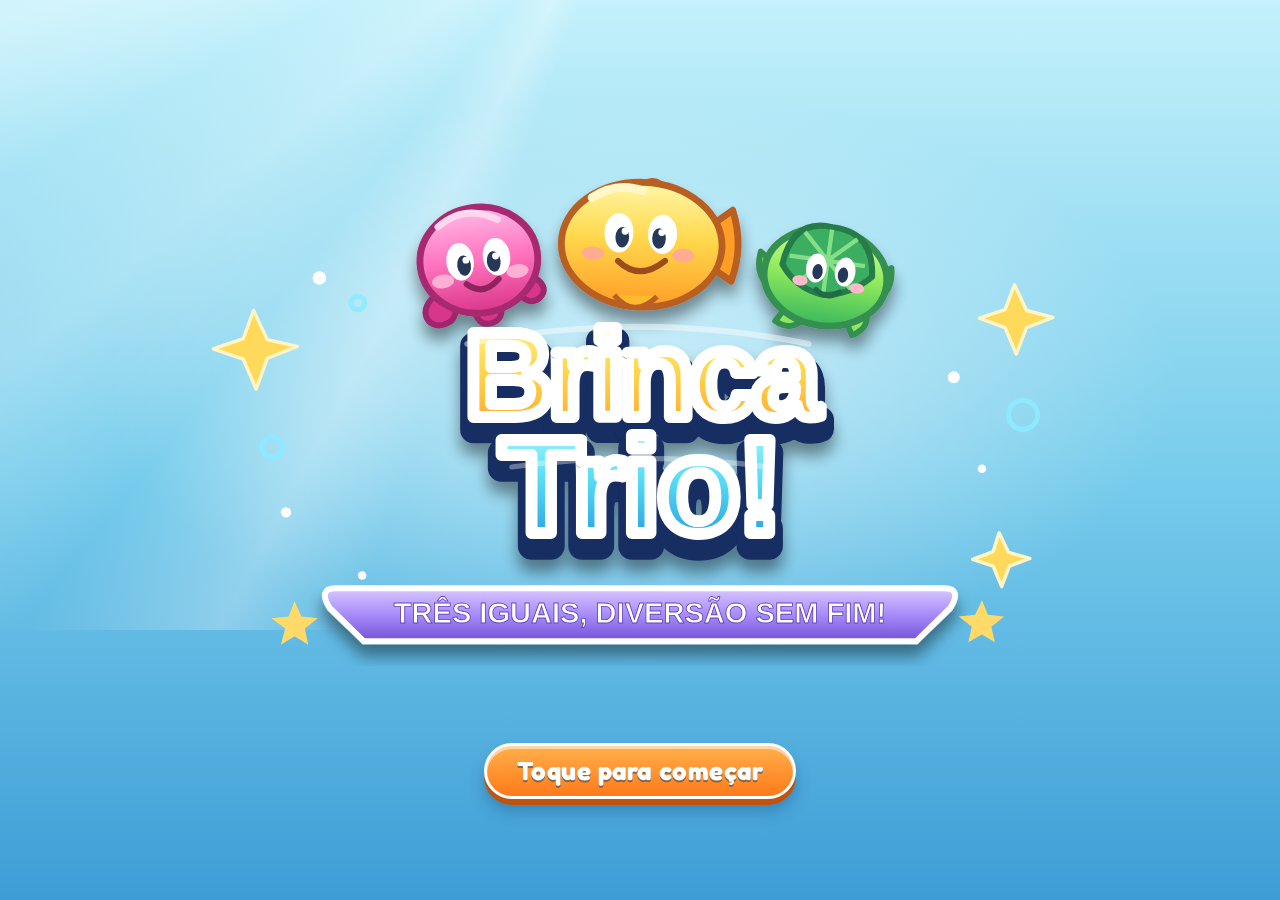
==== commit 1161e53f: "BrincaTrio: logo oficial na abertura animada, novo nome, logo guardada offline Co-Authored-By: Claud" ====
--- a/index.html
+++ b/index.html
@@ -5,15 +5,15 @@
 <meta name="viewport" content="width=device-width,initial-scale=1,maximum-scale=1,viewport-fit=cover">
 <meta name="apple-mobile-web-app-capable" content="yes">
 <meta name="mobile-web-app-capable" content="yes">
-<meta name="apple-mobile-web-app-title" content="Trio das Netas">
+<meta name="apple-mobile-web-app-title" content="BrincaTrio">
 <meta name="apple-mobile-web-app-status-bar-style" content="default">
 <meta name="theme-color" content="#E4F3FA">
 <link rel="manifest" href="manifest.webmanifest">
 <link rel="apple-touch-icon" href="icon-180.png">
 <link rel="icon" type="image/png" href="icon-192.png">
-<title>Trio das Netas</title>
+<title>BrincaTrio</title>
 <style>
-/* ===== Trio das Netas — identidade visual "cartoon 3D" =====
+/* ===== BrincaTrio — identidade visual "cartoon 3D" =====
    Camadas: 1) tokens  2) base  3) cabeçalho  4) campo e cenários  5) armas  6) base de jogo (Trio e Cantinho)
    7) telas  8) animações. A lógica do jogo não depende de nada daqui além dos ids e classes. */
 
@@ -248,8 +248,7 @@
 /* 7) telas de início, nível e fim */
 #overlay{
   position:absolute;inset:0;z-index:20;display:grid;place-items:center;padding:16px;
-  background:radial-gradient(circle at 50% 40%,rgba(30,90,150,.5),rgba(10,30,70,.7));
-  -webkit-backdrop-filter:blur(4px);backdrop-filter:blur(4px);
+  background:radial-gradient(circle at 50% 40%,rgba(30,90,150,.62),rgba(10,30,70,.82)); /* sem desfoque: backdrop-filter pesa em telas animadas */
 }
 .panel{
   width:min(780px,100%);max-height:100%;overflow:auto;text-align:center;position:relative;
@@ -331,6 +330,51 @@
   .it .bob,.bub,.rays,.weed,#waitBox.warn,.slot.win,.slot.win::after,#waitBox.smash .slot.filled,.tool.got,.tool.armed,.slot.newslot,.emblem svg{animation:none!important}
   #pop.go{animation:popfade 1s linear}
   @keyframes popfade{0%,70%{opacity:1}100%{opacity:0}}
+}
+
+/* 9) abertura animada com a logo oficial (arquivo brincatrio_logo.svg, sem alterações) */
+#splash{
+  position:fixed;inset:0;z-index:50;display:flex;flex-direction:column;align-items:center;justify-content:center;gap:clamp(8px,2.4vh,24px);
+  padding:max(16px,env(safe-area-inset-top,0px)) max(16px,env(safe-area-inset-right,0px)) max(16px,env(safe-area-inset-bottom,0px)) max(16px,env(safe-area-inset-left,0px));
+  background:
+    radial-gradient(60% 45% at 50% 42%,rgba(255,255,255,.55),rgba(255,255,255,0) 70%),
+    linear-gradient(180deg,#C4F1FB 0%,#78CDEC 52%,#3E9DD6 100%);
+  cursor:pointer;overflow:hidden;transition:opacity .45s ease,transform .45s ease;
+}
+#splash[hidden]{display:none}
+#splash.out{opacity:0;transform:scale(1.06);pointer-events:none}
+#splash .spl-rays{position:absolute;inset:-10% -10% 30% -10%;pointer-events:none;
+  background:conic-gradient(from 200deg at 50% -10%,rgba(255,255,255,0) 0deg,rgba(255,255,255,.28) 8deg,rgba(255,255,255,0) 18deg,rgba(255,255,255,.2) 30deg,rgba(255,255,255,0) 42deg,rgba(255,255,255,.26) 54deg,rgba(255,255,255,0) 66deg);
+  animation:splrays 9s ease-in-out infinite alternate}
+@keyframes splrays{from{transform:rotate(-3deg);opacity:.7}to{transform:rotate(3deg);opacity:1}}
+.spl-logo{position:relative;will-change:transform;width:min(98vw,calc(76vh * 1.5),1180px);aspect-ratio:3/2;
+  animation:logoIn 1.35s both}
+.spl-float{position:relative;width:100%;height:100%;animation:logoFloat 3.4s ease-in-out 1.4s infinite alternate}
+.spl-float img{display:block;width:100%;height:100%;pointer-events:none;-webkit-user-drag:none}
+@keyframes logoIn{
+  0%{opacity:0;transform:scale(.25) rotate(-5deg)}
+  30%{opacity:1}
+  46%{transform:scale(1.13) rotate(2deg)}
+  62%{transform:scale(.94) rotate(-1deg)}
+  78%{transform:scale(1.04) rotate(.4deg)}
+  90%{transform:scale(.99)}
+  100%{opacity:1;transform:scale(1) rotate(0)}}
+@keyframes logoFloat{from{transform:translateY(-5px) scale(1)}to{transform:translateY(5px) scale(1.012)}}
+.spl-sp{position:absolute;width:var(--s,22px);height:var(--s,22px);left:var(--x);top:var(--y);margin:-11px 0 0 -11px;opacity:0;pointer-events:none;
+  animation:twinkle 2.6s ease-in-out var(--d,1.4s) infinite}
+.spl-sp svg{width:100%;height:100%;display:block;filter:drop-shadow(0 0 4px rgba(255,255,255,.9))}
+@keyframes twinkle{0%,100%{opacity:0;transform:scale(.3) rotate(0)}45%{opacity:1;transform:scale(1) rotate(25deg)}70%{opacity:.8;transform:scale(.8) rotate(40deg)}}
+.spl-tap{margin:calc(-7vh) 0 0;padding:12px 30px;border-radius:999px;border:3px solid #fff;color:#fff;
+  font:700 clamp(18px,3.2vh,26px)/1 var(--font-display);letter-spacing:.02em;
+  text-shadow:0 2px 0 rgba(10,60,110,.5);
+  background:linear-gradient(#FFB04A,#FF7A1A);box-shadow:0 6px 0 var(--accent-dark),0 12px 16px rgba(10,50,100,.3),inset 0 3px 0 rgba(255,255,255,.5);
+  opacity:0;animation:tapIn .6s ease 1.9s forwards,tapPulse 1.6s ease-in-out 2.5s infinite alternate}
+@keyframes tapIn{from{opacity:0;transform:translateY(14px)}to{opacity:1;transform:translateY(0)}}
+@keyframes tapPulse{to{transform:scale(1.06)}}
+@media (prefers-reduced-motion:reduce){
+  .spl-logo,.spl-float,#splash .spl-rays,.spl-sp,.spl-tap{animation:none!important}
+  .spl-tap{opacity:1}
+  #splash{transition:opacity .2s}
 }
 </style>
 <style>
@@ -380,7 +424,7 @@
     <button class="iconbtn" id="btnHome" aria-label="Início">
       <svg viewBox="0 0 24 24" fill="none" stroke="currentColor" stroke-width="2.4" stroke-linecap="round" stroke-linejoin="round" aria-hidden="true"><path d="M3 11.5 12 4l9 7.5"/><path d="M5.5 10v9.5h13V10"/><path d="M10 19.5v-5h4v5"/></svg>
     </button>
-    <div class="brand">Trio das Netas<span class="bb" aria-hidden="true"><i></i><i></i><i></i></span></div>
+    <div class="brand">BrincaTrio<span class="bb" aria-hidden="true"><i></i><i></i><i></i></span></div>
     <div class="stats">
       <div class="stat"><span>Trios</span><b id="score">0</b></div>
       <div class="stat" id="lvStat"><span>Nível</span><b id="level">1</b><div class="bar"><i id="lvbar"></i></div></div>
@@ -410,7 +454,7 @@
 
   <div id="overlay">
     <div class="panel" id="startPanel">
-      <h1>Trio das Netas</h1>
+      <h1>BrincaTrio</h1>
       <div class="chips" aria-hidden="true"><i style="background:#E5484D"></i><i style="background:#3B82F6"></i><i style="background:#FFC53D"></i></div>
       <p class="how">Toque nos que passam para pegar. Junte <b>3 iguais</b> no <b>Trio</b>. Os diferentes vão para o <b>Cantinho</b>. Se o Cantinho encher, acabou! Passe de nível ou faça <b>3 trios sem errar</b> para ganhar armas.</p>
       <div class="cards" id="cards"></div>
@@ -444,6 +488,11 @@
   </div>
 </div>
 
+<div id="splash" role="button" tabindex="0" aria-label="BrincaTrio. Toque para começar">
+  <div class="spl-rays" aria-hidden="true"></div>
+  <div class="spl-logo"><div class="spl-float"><img src="brincatrio_logo.svg" alt="BrincaTrio: três iguais, diversão sem fim!" draggable="false"></div><i class="spl-sp" style="--x:12%;--y:22%;--s:26px;--d:1.4s"><svg viewBox="0 0 24 24" aria-hidden="true"><path d="M12 0 L14.6 9.4 L24 12 L14.6 14.6 L12 24 L9.4 14.6 L0 12 L9.4 9.4 Z" fill="#FFF6C7" stroke="#FFD95A" stroke-width="1.2" stroke-linejoin="round"/></svg></i><i class="spl-sp" style="--x:88%;--y:18%;--s:22px;--d:1.9s"><svg viewBox="0 0 24 24" aria-hidden="true"><path d="M12 0 L14.6 9.4 L24 12 L14.6 14.6 L12 24 L9.4 14.6 L0 12 L9.4 9.4 Z" fill="#FFF6C7" stroke="#FFD95A" stroke-width="1.2" stroke-linejoin="round"/></svg></i><i class="spl-sp" style="--x:94%;--y:60%;--s:20px;--d:2.4s"><svg viewBox="0 0 24 24" aria-hidden="true"><path d="M12 0 L14.6 9.4 L24 12 L14.6 14.6 L12 24 L9.4 14.6 L0 12 L9.4 9.4 Z" fill="#FFF6C7" stroke="#FFD95A" stroke-width="1.2" stroke-linejoin="round"/></svg></i><i class="spl-sp" style="--x:6%;--y:64%;--s:18px;--d:2.1s"><svg viewBox="0 0 24 24" aria-hidden="true"><path d="M12 0 L14.6 9.4 L24 12 L14.6 14.6 L12 24 L9.4 14.6 L0 12 L9.4 9.4 Z" fill="#FFF6C7" stroke="#FFD95A" stroke-width="1.2" stroke-linejoin="round"/></svg></i><i class="spl-sp" style="--x:30%;--y:6%;--s:16px;--d:2.7s"><svg viewBox="0 0 24 24" aria-hidden="true"><path d="M12 0 L14.6 9.4 L24 12 L14.6 14.6 L12 24 L9.4 14.6 L0 12 L9.4 9.4 Z" fill="#FFF6C7" stroke="#FFD95A" stroke-width="1.2" stroke-linejoin="round"/></svg></i><i class="spl-sp" style="--x:70%;--y:8%;--s:18px;--d:1.6s"><svg viewBox="0 0 24 24" aria-hidden="true"><path d="M12 0 L14.6 9.4 L24 12 L14.6 14.6 L12 24 L9.4 14.6 L0 12 L9.4 9.4 Z" fill="#FFF6C7" stroke="#FFD95A" stroke-width="1.2" stroke-linejoin="round"/></svg></i><i class="spl-sp" style="--x:50%;--y:95%;--s:16px;--d:2.9s"><svg viewBox="0 0 24 24" aria-hidden="true"><path d="M12 0 L14.6 9.4 L24 12 L14.6 14.6 L12 24 L9.4 14.6 L0 12 L9.4 9.4 Z" fill="#FFF6C7" stroke="#FFD95A" stroke-width="1.2" stroke-linejoin="round"/></svg></i></div>
+  <p class="spl-tap">Toque para começar</p>
+</div>
 <script>
 (function(){
 'use strict';
@@ -1535,6 +1584,21 @@
   setTheme('fish');
   showStart();
 })();
+
+/* ---------- abertura animada ---------- */
+(function(){
+  var sp=$('splash'),done=false;
+  function close(byTap){
+    if(done)return;done=true;
+    if(byTap){audio();try{sfx.power();}catch(e){}}
+    sp.classList.add('out');
+    setTimeout(function(){sp.hidden=true;},460);
+  }
+  if(/[?&]nosplash\b/.test(location.search)){done=true;sp.hidden=true;return;}
+  sp.addEventListener('pointerdown',function(){close(true);});
+  sp.addEventListener('keydown',function(e){if(e.key==='Enter'||e.key===' '){e.preventDefault();close(true);}});
+  setTimeout(function(){close(false);},7000);
+})();
 })();
 </script>
 <script>
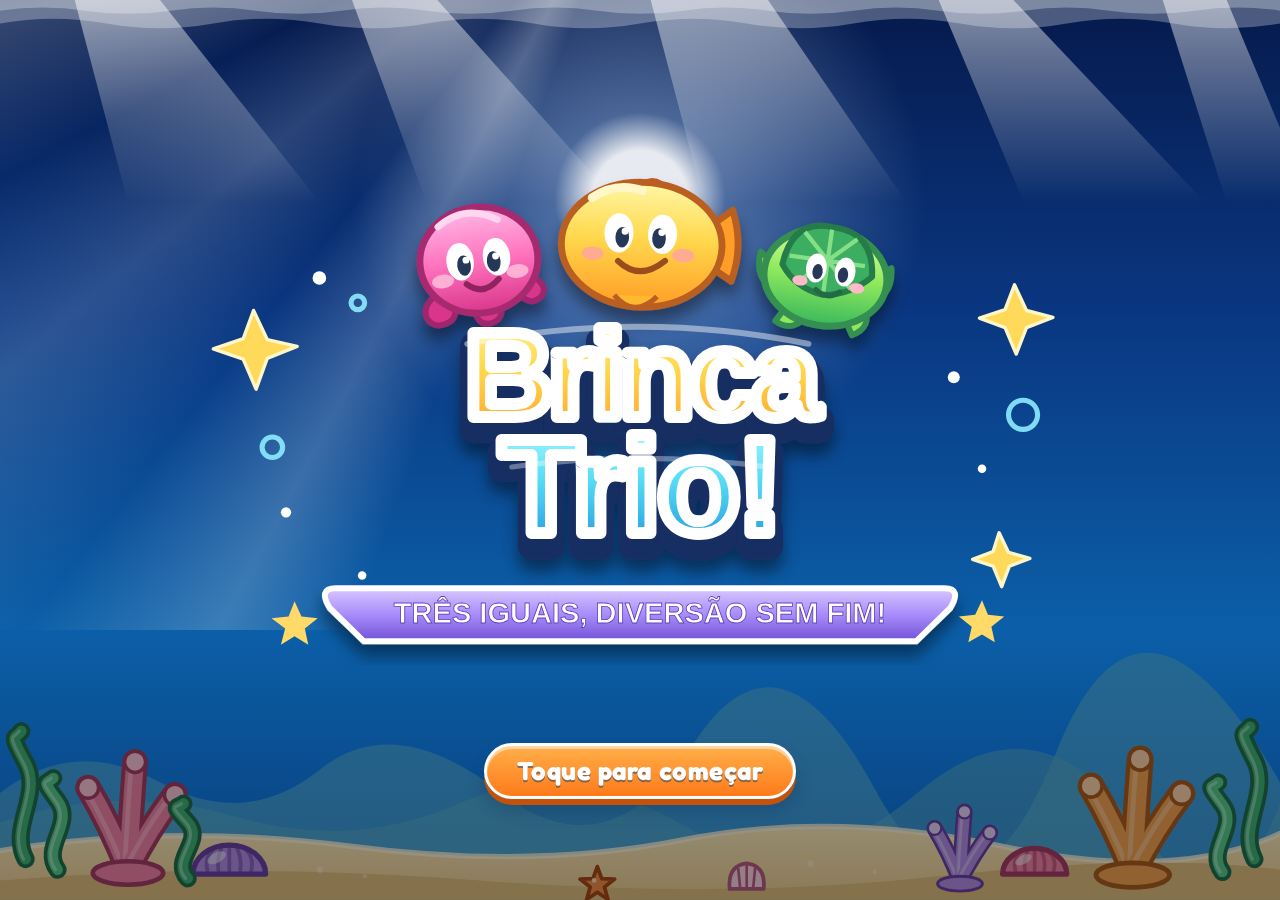
==== commit 9416db76: "BrincaTrio: peixe vai direto ao aquário; splash e entrada no visual do mar noturno Co-Authored-By: C" ====
--- a/index.html
+++ b/index.html
@@ -29,7 +29,7 @@
   --line:#8FB5CE;
   --font-display:'Fredoka',ui-rounded,'Arial Rounded MT Bold','Trebuchet MS',system-ui,sans-serif;
   --font-body:'Nunito','Trebuchet MS',system-ui,sans-serif;
-  --slot:clamp(62px,10.5vmin,112px);
+  --slot:clamp(44px,min(10.5vmin,14vw),104px);--gw:clamp(64px,min(15vmin,17vw),138px);
   --shadow-soft:0 14px 24px rgba(12,40,80,.22);
   color-scheme:light;
 }
@@ -39,18 +39,16 @@
 html,body{height:100%}
 body{
   margin:0;color:var(--ink);font-family:var(--font-body);
-  background:linear-gradient(180deg,#C7EEF9 0%,#94D3EE 55%,#62B5DE 100%) fixed;
+  background:#2FA6DE;
   -webkit-user-select:none;user-select:none;-webkit-touch-callout:none;
   touch-action:manipulation;overscroll-behavior:none;overflow:hidden;
   -webkit-tap-highlight-color:transparent;
 }
-body[data-theme="car"]{background:linear-gradient(180deg,#FFF0C2 0%,#FFD98A 55%,#FFC163 100%) fixed}
-body[data-theme="toy"]{background:linear-gradient(180deg,#FFE6F3 0%,#FFCDE6 55%,#F4A9D0 100%) fixed}
 button{font:inherit;color:inherit;cursor:pointer;-webkit-appearance:none;appearance:none}
 button:focus-visible{outline:4px solid var(--accent);outline-offset:3px}
 
 #app{
-  position:relative;height:100%;display:flex;flex-direction:column;gap:10px;
+  position:relative;z-index:1;height:100%;display:flex;flex-direction:column;gap:10px;
   padding-top:max(12px,env(safe-area-inset-top,0px));
   padding-bottom:max(12px,env(safe-area-inset-bottom,0px));
   padding-left:max(16px,env(safe-area-inset-left,0px));
@@ -95,31 +93,16 @@
   background:linear-gradient(#FFC15A,#FF8A1F);box-shadow:inset 0 2px 0 rgba(255,255,255,.55)}
 #btnSound[aria-pressed="false"]{filter:saturate(.5)}
 
-/* 4) campo de jogo e cenários */
-#field{
-  position:relative;flex:1 1 0;min-height:150px;border-radius:32px;overflow:hidden;border:5px solid #fff;
-  box-shadow:0 8px 0 rgba(22,70,115,.3),var(--shadow-soft);
-}
-#field.th-fish{background:linear-gradient(#A9EDF8 0%,#58CAE6 45%,#2E93C6 100%)}
-#field.th-car{background:
-  radial-gradient(rgba(255,255,255,.07) 1.2px,transparent 1.7px) 0 0/10px 10px,
-  linear-gradient(#5D6A84 0%,#4B5772 100%)}
-#field.th-toy{background:
-  radial-gradient(circle at 25% 30%,rgba(255,255,255,.7) 0 8px,transparent 9px) 0 0/84px 84px,
-  radial-gradient(circle at 75% 72%,rgba(255,170,200,.5) 0 8px,transparent 9px) 0 0/84px 84px,
-  linear-gradient(#FFF0C9 0%,#FFD99B 100%)}
-#field.frozen::before{
-  content:"";position:absolute;inset:0;z-index:3;pointer-events:none;
-  background:linear-gradient(rgba(200,240,255,.5),rgba(160,225,255,.35));
-  box-shadow:inset 0 0 70px 12px rgba(255,255,255,.9);
-}
-#field.frozen .it .bob{animation-play-state:paused}
-#bg{position:absolute;inset:0;pointer-events:none}
+/* 4) mar, metas (aquários) e bolhas */
+#sea{position:fixed;inset:0;z-index:0;overflow:hidden;pointer-events:none;background:linear-gradient(180deg,#061A4C 0%,#0A3680 28%,#0B5FA8 60%,#093D78 100%)}
+#sea .moon{position:absolute;left:41%;top:9%;width:clamp(70px,15vmin,150px);aspect-ratio:1;border-radius:50%;background:radial-gradient(circle at 40% 38%,#fff 0,#F4F8FF 45%,#CFE0F7 100%);box-shadow:0 0 50px 18px rgba(200,225,255,.45),0 0 120px 50px rgba(150,190,255,.25)}
+#sea .sceneBot{filter:brightness(.55) saturate(.85)}
+#sea .rays{opacity:.5}
+#sea .sceneTop{max-height:34%}
+#sea .sceneBot{max-height:32%}
+.vig{position:absolute;inset:0;box-shadow:inset 0 0 46px rgba(0,25,60,.3)}
 .sceneTop,.sceneBot{position:absolute;left:0;width:100%;height:auto;display:block}
-.sceneTop{top:0;max-height:42%}
-.sceneBot{bottom:0;max-height:54%}
-.vig{position:absolute;inset:0;box-shadow:inset 0 0 46px rgba(0,25,60,.3),inset 0 3px 0 rgba(255,255,255,.35)}
-.glass{position:absolute;inset:0;background:linear-gradient(115deg,rgba(255,255,255,.22) 0%,rgba(255,255,255,0) 22%,rgba(255,255,255,0) 60%,rgba(255,255,255,.1) 70%,rgba(255,255,255,0) 78%)}
+.sceneTop{top:0}.sceneBot{bottom:0}
 .rays{animation:rays 9s ease-in-out infinite alternate;transform-origin:50% 0}
 @keyframes rays{from{opacity:.55;transform:skewX(-2deg)}to{opacity:1;transform:skewX(2deg)}}
 .weed{transform-box:fill-box;transform-origin:50% 100%;animation:sway 4.2s ease-in-out infinite alternate}
@@ -127,15 +110,58 @@
 .bub{position:absolute;bottom:-40px;border-radius:50%;
   background:radial-gradient(circle at 32% 30%,rgba(255,255,255,.95) 0 14%,rgba(255,255,255,.28) 40%,rgba(255,255,255,.12) 72%);
   border:2px solid rgba(255,255,255,.7);animation:rise linear infinite}
-@keyframes rise{from{transform:translateY(0);opacity:.9}to{transform:translateY(-900px);opacity:0}}
-.ln{position:absolute;left:0;right:0;height:0;border-top:6px dashed rgba(255,246,190,.85)}
-
-.it{position:absolute;left:0;top:0;z-index:2;will-change:transform}
-.it .bob{width:100%;height:100%;animation:bob 1.5s ease-in-out infinite alternate}
-.it svg{width:100%;height:100%;display:block;pointer-events:none;overflow:visible}
-.it.rev svg{transform:scaleX(-1)}
-@keyframes bob{from{transform:translateY(-4px) rotate(-1.5deg)}to{transform:translateY(4px) rotate(1.5deg)}}
-.it.hint .bob{filter:drop-shadow(0 0 7px #fff) drop-shadow(0 0 14px rgba(255,255,255,.95))}
+@keyframes rise{from{transform:translateY(0);opacity:.9}to{transform:translateY(-1100px);opacity:0}}
+
+#goals{position:relative;height:calc(var(--gw) + clamp(44px,7.5vmin,60px));margin:0 calc(-1 * max(16px,env(safe-area-inset-left,0px)));overflow:hidden;flex:0 0 auto}
+.goal{position:absolute;left:0;top:0;display:grid;justify-items:center;width:var(--gw);will-change:transform;transition:opacity .5s,filter .5s}
+.goal.away{opacity:.4;filter:saturate(.25)}
+.goal.away .ti{filter:brightness(0) opacity(.45)}
+.goal.back .gc{animation:gback .6s ease}
+@keyframes gback{0%{transform:scale(.6)}60%{transform:scale(1.15)}100%{transform:scale(1)}}
+.gc{position:relative;width:var(--gw);height:var(--gw);border-radius:50%;border:4px solid #fff;overflow:hidden;
+  background:radial-gradient(ellipse at 30% 16%,rgba(255,255,255,.8) 0 7%,rgba(255,255,255,0) 24%),linear-gradient(rgba(190,235,255,.28) 0%,rgba(90,185,235,.38) 55%,rgba(40,130,200,.5) 100%);border-color:rgba(190,230,255,.95);
+  box-shadow:0 0 14px 2px rgba(130,200,255,.5),inset 0 -10px 14px rgba(8,70,130,.35),inset 0 4px 6px rgba(255,255,255,.6)}
+.gc::before{content:"";position:absolute;left:22%;right:22%;top:5%;height:13%;border-radius:50%;border:3px solid rgba(255,255,255,.85);background:rgba(255,255,255,.22);z-index:2}
+.gc::after{content:"";position:absolute;left:0;right:0;bottom:0;height:16%;background:linear-gradient(rgba(246,221,158,.85),rgba(200,160,90,.9));border-top:2px solid rgba(255,255,255,.5)}
+.th-toy .gc{border-radius:26%;background:linear-gradient(#FFE3F1,#FFA9D2);box-shadow:0 5px 0 #B94C88,0 10px 14px rgba(80,10,50,.35),inset 0 -10px 14px rgba(160,40,100,.3),inset 0 4px 6px rgba(255,255,255,.8)}
+.th-toy .gc::after{height:20%;background:repeating-linear-gradient(90deg,#FF7DB6 0 9px,#FFD0E6 9px 18px);border-top:3px solid #fff}
+.th-car .gc{border-radius:16% 16% 10% 10%;background:linear-gradient(#FFEDB5,#FFC45E);box-shadow:0 5px 0 #B67A12,0 10px 14px rgba(90,50,0,.35),inset 0 -10px 14px rgba(190,120,20,.3),inset 0 4px 6px rgba(255,255,255,.8)}
+.th-car .gc::after{height:46%;background:repeating-linear-gradient(#E6EDF5 0 7px,#B7C5D8 7px 9px);border-top:3px solid #7A8CA6}
+.gi{position:absolute;left:12%;top:16%;width:76%;height:70%;z-index:1;opacity:0;transition:opacity .25s}
+.goal.n1 .gi{opacity:.6}
+.goal.n2 .gi{opacity:.85}
+.goal.n3 .gi,.goal.done .gi{filter:none;opacity:1}
+.goal.done .gi{animation:gbob 1.4s ease-in-out infinite alternate}
+@keyframes gbob{from{transform:translateY(-3px) rotate(-3deg)}to{transform:translateY(3px) rotate(3deg)}}
+.goal.done .gc{border-color:#FFE066;box-shadow:0 5px 0 #B8860B,0 0 0 4px rgba(255,224,102,.7),0 0 22px rgba(255,224,102,.95),inset 0 4px 6px rgba(255,255,255,.7)}
+.goal.done::after{content:"";position:absolute;top:-4px;right:-4px;width:26px;height:26px;border-radius:50%;z-index:3;border:3px solid #fff;
+  background:#2DBE6A url("data:image/svg+xml,%3Csvg xmlns='http://www.w3.org/2000/svg' viewBox='0 0 24 24'%3E%3Cpath d='M6 12.5l4 4 8-9' fill='none' stroke='white' stroke-width='3.6' stroke-linecap='round' stroke-linejoin='round'/%3E%3C/svg%3E") center/80% no-repeat;box-shadow:0 3px 0 rgba(10,60,30,.4)}
+.gt{margin-top:6px;display:flex;align-items:center;gap:1px;padding:1px 9px 1px 2px;border-radius:999px;border:3px solid #3AA0E0;color:#1B3157;font:700 clamp(13px,2.2vmin,18px)/1.1 var(--font-display);
+  background:linear-gradient(#fff,#DCEFFB);box-shadow:0 3px 0 rgba(10,40,90,.45);font-variant-numeric:tabular-nums}
+.ti{position:relative;display:block;width:clamp(28px,5.4vmin,42px);height:clamp(28px,5.4vmin,42px)}
+.goal.done .gt{background:linear-gradient(#E2FFEC,#B6F0CB);border-color:#2DBE6A}
+
+#field{position:relative;flex:1 1 0;min-height:140px;overflow:visible;border:0;background:none;box-shadow:none}
+#board{position:absolute;inset:0}
+#left{position:absolute;left:12px;top:10px;z-index:4;padding:4px 12px;border-radius:14px;border:2px solid #fff;color:#fff;pointer-events:none;
+  font:700 clamp(13px,2.2vmin,17px)/1.2 var(--font-display);background:rgba(20,70,140,.55)}
+.bbl{position:absolute;border-radius:50%;z-index:1;transition:opacity .22s,transform .22s}
+.bbl.gone{opacity:0;transform:scale(.5);pointer-events:none}
+.bbl.in{animation:bin .5s cubic-bezier(.3,1.4,.5,1) both;animation-delay:var(--id,0s)}
+@keyframes bin{from{transform:scale(.2);opacity:0}to{transform:scale(1);opacity:1}}
+.bbl .bob{position:absolute;inset:0;animation:bobB 2.6s ease-in-out infinite alternate;animation-delay:var(--bd,0s)}
+@keyframes bobB{from{transform:translateY(-3px)}to{transform:translateY(3px)}}
+.bbl .gl{position:absolute;inset:0;border-radius:50%;pointer-events:none;
+  background:radial-gradient(circle at 50% 50%,rgba(205,242,255,.2) 0,rgba(205,242,255,.14) 60%,rgba(170,228,255,.42) 86%,rgba(255,255,255,.6) 100%);
+  box-shadow:inset 0 0 0 2px rgba(255,255,255,.7),inset 0 0 14px 2px rgba(170,225,255,.5),inset -6px -8px 14px rgba(10,80,150,.25),0 0 16px 3px rgba(140,210,255,.5),0 8px 12px rgba(5,40,100,.3)}
+.bbl .gs{position:absolute;inset:0;border-radius:50%;pointer-events:none;
+  background:radial-gradient(circle at 28% 20%,rgba(255,255,255,.95) 0 2.6%,rgba(255,255,255,0) 8.5%),radial-gradient(ellipse 36% 13% at 50% 93%,rgba(255,255,255,.45),rgba(255,255,255,0))}
+.fl{position:absolute}
+.fl.out{visibility:hidden}
+.fl.hint .fi{filter:drop-shadow(0 0 5px #fff) drop-shadow(0 0 11px rgba(255,255,255,.95))}
+.fi{position:relative;width:100%;height:100%}
+.fi img{position:absolute;left:-8%;top:-12%;width:116%;height:126%;display:block;pointer-events:none;-webkit-user-drag:none}
+.fi svg{width:100%;height:100%;display:block;overflow:visible;pointer-events:none}
 
 #pop{
   position:absolute;inset:0;display:grid;place-items:center;pointer-events:none;z-index:5;opacity:0;
@@ -153,6 +179,8 @@
 }
 #toast.show{opacity:1;transform:translate(-50%,0)}
 
+#goals::before{content:"";position:absolute;left:-16px;right:-16px;top:calc(var(--gw)*.8);height:16px;background:linear-gradient(rgba(220,244,255,.9),rgba(110,190,235,.8));border-top:2px solid #fff;box-shadow:0 4px 8px rgba(0,30,80,.3)}
+.goal{z-index:1}
 /* 5) armas: cartões coloridos, cada um com a sua cor */
 #tools{display:flex;justify-content:center;gap:12px;flex-wrap:wrap}
 .tool{
@@ -164,7 +192,6 @@
 }
 .tool[data-t="hammer"]{--c1:#FFB259;--c2:#FF8A1F;--cd:#B8570A}
 .tool[data-t="slot"]{--c1:#7DB6FF;--c2:#3C84F2;--cd:#1B4FA6}
-.tool[data-t="ice"]{--c1:#8DE3F7;--c2:#2DB4DE;--cd:#127699}
 .tool[data-t="magnet"]{--c1:#FF8F8F;--c2:#E5484D;--cd:#9C1F27}
 .tool:active{transform:translateY(5px);box-shadow:0 1px 0 var(--cd),0 3px 6px rgba(12,40,80,.25),inset 0 3px 0 rgba(255,255,255,.4)}
 .tool .ic{display:grid;place-items:center;width:46px;height:46px;border-radius:50%;
@@ -327,10 +354,79 @@
 /* 8) telas estreitas e movimento reduzido */
 @media (max-width:760px){.brand{display:none}.stats{margin-left:auto;margin-right:auto}}
 @media (prefers-reduced-motion:reduce){
-  .it .bob,.bub,.rays,.weed,#waitBox.warn,.slot.win,.slot.win::after,#waitBox.smash .slot.filled,.tool.got,.tool.armed,.slot.newslot,.emblem svg{animation:none!important}
+  .bbl .bob,.bbl.in,.bub,.goal.back .gc,.rays,.weed,#waitBox.warn,.slot.win,.slot.win::after,#waitBox.smash .slot.filled,.tool.got,.tool.armed,.slot.newslot,.emblem svg{animation:none!important}
   #pop.go{animation:popfade 1s linear}
   @keyframes popfade{0%,70%{opacity:1}100%{opacity:0}}
 }
+
+
+/* ajustes do jogo novo */
+#bottom{display:flex;flex-wrap:wrap;justify-content:center;align-items:center;gap:10px 16px;flex:0 0 auto}
+#dock{display:flex;justify-content:center}
+#waitBox{flex:0 1 auto}
+.slot .fi{position:relative;width:100%;height:100%}
+.ghost .fi{position:relative;width:100%;height:100%}
+.tool[data-t="undo"]{--c1:#8DE3F7;--c2:#2DB4DE;--cd:#127699}
+.news{display:flex;align-items:center;justify-content:center;gap:10px;margin:10px auto 0;padding:8px 16px;border-radius:22px;border:3px solid #fff;max-width:480px;
+  background:linear-gradient(#FFF1B8,#FFD35E);box-shadow:0 5px 0 #C99A1B;font:700 22px/1.15 var(--font-display);color:#6B3F00}
+.news .nv{display:flex;gap:2px}.news .nv .fi{width:52px;height:52px}
+.bs{display:block;margin:12px 0 0;font:800 15px var(--font-body);color:var(--ink-soft)}
+#play{margin-top:6px;font-size:34px;min-height:78px;padding:12px 56px}
+@media (max-height:600px){
+  :root{--gw:clamp(50px,min(11vmin,14vw),90px)}
+  #app{gap:6px;padding-top:max(6px,env(safe-area-inset-top,0px));padding-bottom:max(6px,env(safe-area-inset-bottom,0px))}
+  .iconbtn{width:46px;height:46px;border-radius:16px}.iconbtn svg{width:24px;height:24px}
+  .stat{padding:3px 12px 4px;min-width:78px}.stat b{font-size:22px}.stat span{font-size:10px}
+  .tool{min-width:70px;padding:4px 8px 3px}.tool .ic{width:34px;height:34px}.tool .ic svg{width:27px;height:27px}.tool .tl{font-size:12px}
+  .box{padding:5px 10px 9px}.boxLab{margin-bottom:3px;font-size:15px}
+  .gt{margin-top:4px;padding:2px 9px}
+}
+[hidden]{display:none!important}
+@media (max-width:520px){
+  #top{gap:6px}.iconbtn{width:42px;height:42px;border-radius:14px}.iconbtn svg{width:22px;height:22px}
+  .stats{gap:6px}.stat{min-width:62px;padding:3px 8px 4px;border-radius:16px}.stat b{font-size:20px}.stat span{font-size:9px}
+  .tool{min-width:0;padding:4px 6px 3px}.tool .tl{font-size:11px}
+  #bottom{gap:8px}
+}
+
+/* Cantinho em vidro azul, como na referência */
+#waitBox{background:linear-gradient(rgba(200,240,255,.9),rgba(110,190,235,.92));box-shadow:0 7px 0 #2A72AE,0 14px 20px rgba(0,30,90,.35),inset 0 3px 0 rgba(255,255,255,.8)}
+#waitBox .boxLab{color:#0E3B6E;text-shadow:0 1px 0 rgba(255,255,255,.6)}
+#waitBox .boxLab small{color:#0E3B6E;background:rgba(255,255,255,.75)}
+#wait .slot{background:linear-gradient(#3E8BCF,#2A68A8);border:3px solid #A6DBFF;box-shadow:inset 0 6px 9px rgba(0,30,90,.5),0 2px 0 rgba(255,255,255,.6)}
+#wait .slot:not(.filled)::before{border-color:rgba(190,230,255,.5)}
+#wait .slot.filled{background:radial-gradient(circle at 50% 28%,#fff 0,#DDF2FF 100%);border-color:#fff;box-shadow:0 5px 0 #2A72AE,0 9px 12px rgba(0,30,90,.35),inset 0 -4px 0 rgba(90,160,220,.25)}
+#waitBox.smash{box-shadow:0 7px 0 #2A72AE,0 0 0 6px rgba(255,122,26,.65),0 14px 20px rgba(0,30,90,.3)}
+
+/* abertura e entrada no mesmo mar noturno */
+html body #splash{background:radial-gradient(circle at 50% 22%,rgba(255,255,255,.9) 0 5%,rgba(200,225,255,.35) 9%,rgba(120,170,255,0) 30%),linear-gradient(180deg,#061A4C 0%,#0A3680 34%,#0B5FA8 70%,#093D78 100%)}
+#splash .sceneBot{filter:brightness(.6) saturate(.85);z-index:0}
+#splash .sceneTop{z-index:0}
+#splash .spl-rays{opacity:.7;z-index:0}
+#splash .spl-logo,#splash .spl-tap{z-index:2}
+.spl-fish{position:absolute;inset:0;overflow:hidden;pointer-events:none;z-index:1}
+.sfb{position:absolute;bottom:-18vmin;border-radius:50%;width:var(--s);height:var(--s);left:var(--x);
+  background:radial-gradient(circle at 50% 50%,rgba(205,242,255,.2) 0,rgba(205,242,255,.14) 60%,rgba(170,228,255,.42) 86%,rgba(255,255,255,.6) 100%);
+  box-shadow:inset 0 0 0 2px rgba(255,255,255,.7),inset 0 0 14px 2px rgba(170,225,255,.5),0 0 16px 3px rgba(140,210,255,.5);
+  animation:sfup var(--d) linear infinite;animation-delay:var(--dl)}
+.sfb::after{content:"";position:absolute;inset:0;border-radius:50%;background:radial-gradient(circle at 29% 21%,rgba(255,255,255,.95) 0 3%,rgba(255,255,255,0) 10%)}
+.sfb .fi{position:absolute;left:19%;top:19%;width:62%;height:62%}
+@keyframes sfup{0%{transform:translate(0,0)}25%{transform:translate(14px,-28vh)}50%{transform:translate(-10px,-58vh)}75%{transform:translate(12px,-88vh)}100%{transform:translate(0,-125vh)}}
+@media (prefers-reduced-motion:reduce){.sfb{animation:none!important;bottom:20vmin}}
+#overlay{background:radial-gradient(circle at 50% 40%,rgba(10,40,110,.3),rgba(3,14,50,.62))}
+.panel{background:linear-gradient(rgba(22,78,150,.88),rgba(8,36,92,.94));border:4px solid rgba(175,225,255,.85);
+  box-shadow:0 0 28px 4px rgba(120,190,255,.45),0 24px 44px rgba(2,12,40,.55),inset 0 3px 0 rgba(255,255,255,.35),inset 0 -6px 0 rgba(0,20,70,.35)}
+.panel::before{content:"";position:absolute;left:6%;top:3%;width:22%;height:7%;border-radius:50%;background:radial-gradient(ellipse,rgba(255,255,255,.55),rgba(255,255,255,0));pointer-events:none}
+.how{color:#D3E9FC}.how b{color:#fff}
+.sub{color:#D3E9FC}
+.bs{color:#A9D4F5}
+.vols label{color:#E6F3FF}
+.seg button[aria-pressed="true"]{background:linear-gradient(#FFB04A,#FF7A1A);box-shadow:0 5px 0 var(--accent-dark),0 9px 12px rgba(0,0,0,.3),inset 0 3px 0 rgba(255,255,255,.5);color:#fff;text-shadow:0 2px 0 rgba(120,40,0,.4)}
+.seg button[aria-pressed="true"] small{color:#FFEAD1}
+.chips{gap:14px;margin:12px 0 6px}
+.chips .sfb{width:var(--s);height:var(--s);box-shadow:inset 0 0 0 2px rgba(255,255,255,.7),inset 0 0 14px 2px rgba(170,225,255,.5),0 0 16px 3px rgba(140,210,255,.5);position:relative;bottom:auto;left:auto;animation:chipbob 2.4s ease-in-out infinite alternate;--s:clamp(56px,10vmin,84px)}
+.chips .sfb:nth-child(2){animation-delay:-.8s}.chips .sfb:nth-child(3){animation-delay:-1.6s}
+@keyframes chipbob{from{transform:translateY(-4px)}to{transform:translateY(5px)}}
 
 /* 9) abertura animada com a logo oficial (arquivo brincatrio_logo.svg, sem alterações) */
 #splash{
@@ -419,6 +515,7 @@
   <feFlood flood-color="#10264a" flood-opacity=".28"/><feComposite in2="so" operator="in" result="shadow"/>
   <feMerge><feMergeNode in="shadow"/><feMergeNode in="lit"/></feMerge>
 </filter></defs></svg>
+<div id="sea" aria-hidden="true"></div>
 <div id="app">
   <header id="top">
     <button class="iconbtn" id="btnHome" aria-label="Início">
@@ -433,31 +530,32 @@
     <button class="iconbtn" id="btnSound" aria-label="Som" aria-pressed="true"></button>
   </header>
 
-  <main id="field" class="th-fish">
-    <div id="bg"></div>
+  <section id="goals" aria-label="Metas do nível"></section>
+
+  <main id="field">
+    <div id="board"></div>
+    <div id="left"></div>
     <div id="pop" aria-live="polite"></div>
     <div id="toast" role="status"></div>
   </main>
 
-  <nav id="tools" aria-label="Armas"></nav>
-
-  <section id="dock">
-    <div class="box" id="trayBox">
-      <div class="boxLab"><i class="dot" id="trayDot"></i>Trio</div>
-      <div class="slots" id="tray"></div>
-    </div>
-    <div class="box" id="waitBox">
-      <div class="boxLab">Cantinho <small id="waitCount"></small></div>
-      <div class="slots" id="wait"></div>
-    </div>
-  </section>
+  <div id="bottom">
+    <section id="dock">
+      <div class="box" id="waitBox">
+        <div class="boxLab">Cantinho <small id="waitCount"></small></div>
+        <div class="slots" id="wait"></div>
+      </div>
+    </section>
+    <nav id="tools" aria-label="Poderes"></nav>
+  </div>
 
   <div id="overlay">
     <div class="panel" id="startPanel">
       <h1>BrincaTrio</h1>
-      <div class="chips" aria-hidden="true"><i style="background:#E5484D"></i><i style="background:#3B82F6"></i><i style="background:#FFC53D"></i></div>
-      <p class="how">Toque nos que passam para pegar. Junte <b>3 iguais</b> no <b>Trio</b>. Os diferentes vão para o <b>Cantinho</b>. Se o Cantinho encher, acabou! Passe de nível ou faça <b>3 trios sem errar</b> para ganhar armas.</p>
-      <div class="cards" id="cards"></div>
+      <div class="chips" id="chips" aria-hidden="true"></div>
+      <p class="how">Toque nos bichinhos das bolhas: eles vão para o <b>Cantinho</b>. Junte <b>3 iguais</b> para encher os <b>aquários</b> lá de cima! Se o Cantinho encher, acabou. Nas próximas fases chegam <b>brinquedos</b> e <b>carrinhos</b>!</p>
+      <button class="btn primary" id="play">Jogar</button>
+      <small class="bs" id="bestLine"></small>
       <div class="seg" id="seg">
         <button data-d="easy" aria-pressed="true">Fácil<small>com brilho de ajuda</small></button>
         <button data-d="normal" aria-pressed="false">Normal<small>sem ajuda</small></button>
@@ -472,6 +570,7 @@
       <div class="emblem win" id="lvEmb" aria-hidden="true"></div>
       <h2 id="lvTitle">Nível concluído!</h2>
       <div class="reward" id="lvReward"></div>
+      <div class="news" id="lvNews" hidden></div>
       <p class="sub" id="lvNext"></p>
       <button class="btn primary" id="lvGo">Continuar</button>
     </div>
@@ -481,13 +580,12 @@
       <div class="big" id="finalScore">0</div>
       <p class="sub" id="finalMsg"></p>
       <div class="row">
-        <button class="btn primary" id="again">Jogar de novo</button>
-        <button class="btn" id="other">Outro jogo</button>
+        <button class="btn primary" id="again">Tentar de novo</button>
+        <button class="btn" id="other">Início</button>
       </div>
     </div>
   </div>
 </div>
-
 <div id="splash" role="button" tabindex="0" aria-label="BrincaTrio. Toque para começar">
   <div class="spl-rays" aria-hidden="true"></div>
   <div class="spl-logo"><div class="spl-float"><img src="brincatrio_logo.svg" alt="BrincaTrio: três iguais, diversão sem fim!" draggable="false"></div><i class="spl-sp" style="--x:12%;--y:22%;--s:26px;--d:1.4s"><svg viewBox="0 0 24 24" aria-hidden="true"><path d="M12 0 L14.6 9.4 L24 12 L14.6 14.6 L12 24 L9.4 14.6 L0 12 L9.4 9.4 Z" fill="#FFF6C7" stroke="#FFD95A" stroke-width="1.2" stroke-linejoin="round"/></svg></i><i class="spl-sp" style="--x:88%;--y:18%;--s:22px;--d:1.9s"><svg viewBox="0 0 24 24" aria-hidden="true"><path d="M12 0 L14.6 9.4 L24 12 L14.6 14.6 L12 24 L9.4 14.6 L0 12 L9.4 9.4 Z" fill="#FFF6C7" stroke="#FFD95A" stroke-width="1.2" stroke-linejoin="round"/></svg></i><i class="spl-sp" style="--x:94%;--y:60%;--s:20px;--d:2.4s"><svg viewBox="0 0 24 24" aria-hidden="true"><path d="M12 0 L14.6 9.4 L24 12 L14.6 14.6 L12 24 L9.4 14.6 L0 12 L9.4 9.4 Z" fill="#FFF6C7" stroke="#FFD95A" stroke-width="1.2" stroke-linejoin="round"/></svg></i><i class="spl-sp" style="--x:6%;--y:64%;--s:18px;--d:2.1s"><svg viewBox="0 0 24 24" aria-hidden="true"><path d="M12 0 L14.6 9.4 L24 12 L14.6 14.6 L12 24 L9.4 14.6 L0 12 L9.4 9.4 Z" fill="#FFF6C7" stroke="#FFD95A" stroke-width="1.2" stroke-linejoin="round"/></svg></i><i class="spl-sp" style="--x:30%;--y:6%;--s:16px;--d:2.7s"><svg viewBox="0 0 24 24" aria-hidden="true"><path d="M12 0 L14.6 9.4 L24 12 L14.6 14.6 L12 24 L9.4 14.6 L0 12 L9.4 9.4 Z" fill="#FFF6C7" stroke="#FFD95A" stroke-width="1.2" stroke-linejoin="round"/></svg></i><i class="spl-sp" style="--x:70%;--y:8%;--s:18px;--d:1.6s"><svg viewBox="0 0 24 24" aria-hidden="true"><path d="M12 0 L14.6 9.4 L24 12 L14.6 14.6 L12 24 L9.4 14.6 L0 12 L9.4 9.4 Z" fill="#FFF6C7" stroke="#FFD95A" stroke-width="1.2" stroke-linejoin="round"/></svg></i><i class="spl-sp" style="--x:50%;--y:95%;--s:16px;--d:2.9s"><svg viewBox="0 0 24 24" aria-hidden="true"><path d="M12 0 L14.6 9.4 L24 12 L14.6 14.6 L12 24 L9.4 14.6 L0 12 L9.4 9.4 Z" fill="#FFF6C7" stroke="#FFD95A" stroke-width="1.2" stroke-linejoin="round"/></svg></i></div>
@@ -502,7 +600,7 @@
 var OL='#1E2A4A';
 function OS(w){return 'stroke="'+OL+'" stroke-width="'+w+'" stroke-linejoin="round" stroke-linecap="round"';}
 var O=OS(3);
-function eye(cx,cy,r){return '<circle cx="'+cx+'" cy="'+cy+'" r="'+r+'" fill="#fff"/><circle cx="'+(cx+r*.25).toFixed(1)+'" cy="'+(cy+r*.1).toFixed(1)+'" r="'+(r*.55).toFixed(1)+'" fill="#1b2238"/>';}
+function eye(cx,cy,r){var px=cx+r*.22,py=cy+r*.12,pr=r*.6;return '<circle cx="'+cx+'" cy="'+cy+'" r="'+r+'" fill="#fff"/><path d="M'+(cx-r*.92)+' '+(cy-r*.2)+'A'+r+' '+r+' 0 0 1 '+(cx+r*.92)+' '+(cy-r*.2)+'A'+(r*1.1)+' '+(r*.8)+' 0 0 0 '+(cx-r*.92)+' '+(cy-r*.2)+'Z" fill="#9FB4D8" opacity=".5"/><circle cx="'+px.toFixed(1)+'" cy="'+py.toFixed(1)+'" r="'+pr.toFixed(1)+'" fill="#1b2238"/><circle cx="'+(px+pr*.25).toFixed(1)+'" cy="'+(py+pr*.25).toFixed(1)+'" r="'+(pr*.55).toFixed(1)+'" fill="#2E3F78"/><circle cx="'+(px-pr*.32).toFixed(1)+'" cy="'+(py-pr*.4).toFixed(1)+'" r="'+(pr*.36).toFixed(1)+'" fill="#fff"/><circle cx="'+(px+pr*.38).toFixed(1)+'" cy="'+(py+pr*.42).toFixed(1)+'" r="'+(pr*.16).toFixed(1)+'" fill="#fff" opacity=".9"/>';}
 function dot(cx,cy,r){return '<circle cx="'+cx+'" cy="'+cy+'" r="'+r+'" fill="#1b2238"/>';}
 function wheel(cx,cy,r,hub){return '<circle cx="'+cx+'" cy="'+cy+'" r="'+r+'" fill="#2B3040" '+O+'/><circle cx="'+cx+'" cy="'+cy+'" r="'+(r*.45).toFixed(1)+'" fill="'+(hub||'#CBD3DF')+'"/>';}
 function starPts(cx,cy,R,r,n){var p=[],i;for(i=0;i<n*2;i++){var a=-Math.PI/2+i*Math.PI/n,rr=i%2?r:R;p.push((cx+rr*Math.cos(a)).toFixed(1)+','+(cy+rr*Math.sin(a)).toFixed(1));}return p.join(' ');}
@@ -516,30 +614,30 @@
 
 var KINDS={
 fish:[
- {n:'Peixe-palhaço',hex:'#FF8A3D',art:function(){var f='#FF8A3D';return `
+ {n:'Peixe-palhaço',sc:1,hex:'#FF8A3D',art:function(){var f='#FF8A3D';return `
   <g ${O}><path d="M24 50L5 31Q1 50 5 69Z" fill="${f}"/><path d="M40 28Q50 10 70 27Z" fill="${f}"/><ellipse cx="55" cy="50" rx="34" ry="24" fill="${f}"/></g>
   <path d="M40 28.5Q33 50 40 71.5" fill="none" stroke="${OL}" stroke-width="11"/><path d="M40 28.5Q33 50 40 71.5" fill="none" stroke="#fff" stroke-width="6"/>
   <path d="M63 26.7Q58 50 63 73.3" fill="none" stroke="${OL}" stroke-width="11"/><path d="M63 26.7Q58 50 63 73.3" fill="none" stroke="#fff" stroke-width="6"/>
   <ellipse cx="55" cy="50" rx="34" ry="24" fill="none" ${O}/>
   ${eye(77,44,7)}<path d="M84 56Q78 60 72 57" fill="none" ${OS(2.5)}/>`;}},
- {n:'Peixe azul',hex:'#3B82F6',art:function(){return `
+ {n:'Peixe azul',sc:1,hex:'#3B82F6',art:function(){return `
   <g ${O}><path d="M25 50L6 28Q2 50 6 72Z" fill="#FFC53D"/><path d="M38 25Q52 5 72 24Z" fill="#FFC53D"/><path d="M42 75Q52 94 66 76Z" fill="#FFC53D"/><ellipse cx="54" cy="50" rx="31" ry="27" fill="#3B82F6"/></g>
   <path d="M42 25.5Q35 50 42 74.5" fill="none" stroke="#FFC53D" stroke-width="6"/>
   <ellipse cx="56" cy="63" rx="20" ry="8" fill="#fff" opacity=".28"/>${eye(70,43,7)}<path d="M80 56Q74 61 68 57" fill="none" ${OS(2.5)}/>`;}},
- {n:'Baiacu',hex:'#FFC53D',art:function(){
+ {n:'Baiacu',sc:1,hex:'#FFC53D',art:function(){
   var sp='',k;for(k=0;k<12;k++){var a=pt(50,52,28,k*30),b=pt(50,52,38,k*30);sp+='<path d="M'+a[0]+' '+a[1]+'L'+b[0]+' '+b[1]+'" fill="none" '+OS(4)+'/>';}
   return `${sp}<path d="M22 52L6 40V64Z" fill="#F5B921" ${O}/>
   <circle cx="50" cy="52" r="30" fill="#FFD93D" ${O}/>
   <path d="M26 62Q50 86 74 62Q70 78 50 82Q30 78 26 62Z" fill="#FFF3C4"/>
   <ellipse cx="44" cy="58" rx="9" ry="6" fill="#F5B921" ${OS(2.5)} transform="rotate(-25 44 58)"/>
   ${eye(64,42,9)}<ellipse cx="80" cy="54" rx="4" ry="5" fill="#E5484D" ${OS(2.5)}/>`;}},
- {n:'Tubarão',hex:'#8CA0B8',art:function(){return `
+ {n:'Tubarão',sc:1,hex:'#8CA0B8',art:function(){return `
   <g ${O}><path d="M3 30L28 52L3 74L12 52Z" fill="#8CA0B8"/><path d="M48 42L58 12L70 44Z" fill="#8CA0B8"/><path d="M22 52Q40 34 74 40Q92 44 97 57Q84 68 60 66Q38 72 22 52Z" fill="#8CA0B8"/></g>
   <path d="M32 57Q50 65 92 58Q84 63 60 62Q42 66 32 57Z" fill="#fff"/>
   <path d="M54 62L46 82L70 66Z" fill="#7189A6" ${O}/>
   <path d="M66 48V57M71 47V56M76 46V55" fill="none" ${OS(2)}/>
   ${eye(84,49,4.5)}<path d="M96 57Q88 61 81 57" fill="none" ${OS(2.2)}/>`;}},
- {n:'Baleia',hex:'#4C7BD9',art:function(){return `
+ {n:'Baleia',sc:1,hex:'#4C7BD9',art:function(){return `
   <path d="M62 30Q62 18 54 11M62 30Q62 18 70 11" fill="none" stroke="#9FD9F5" stroke-width="4.5" stroke-linecap="round"/>
   <g ${O}><path d="M30 54Q12 56 6 72Q22 70 32 62Z" fill="#4C7BD9"/><path d="M30 50Q14 42 8 28Q26 30 34 46Z" fill="#4C7BD9"/><ellipse cx="60" cy="54" rx="36" ry="24" fill="#4C7BD9"/></g>
   <path d="M38 64Q60 80 92 62Q86 76 62 78Q44 78 38 64Z" fill="#E6F0FF"/>
@@ -581,7 +679,63 @@
     t+='<path d="'+p+'" fill="none" stroke="#FFB3D0" stroke-width="3.6" stroke-linecap="round"/>';});
   return `${u}${t}<path d="M18 50Q18 12 50 12Q82 12 82 50Q72 56 62 50Q50 57 38 50Q28 56 18 50Z" fill="#FF8DB8" ${O}/>
   <ellipse cx="36" cy="26" rx="9" ry="5" fill="#fff" opacity=".4" transform="rotate(-25 36 26)"/>
-  ${eye(40,36,5.5)}${eye(60,36,5.5)}<path d="M44 44Q50 49 56 44" fill="none" ${OS(2.2)}/>`;}}
+  ${eye(40,36,5.5)}${eye(60,36,5.5)}<path d="M44 44Q50 49 56 44" fill="none" ${OS(2.2)}/>`;}},
+ {n:'Peixe-anjo',sc:1,hex:'#2F6FDB',art:function(){return `
+  <defs><clipPath id="cpAnjo"><ellipse cx="50" cy="52" rx="27" ry="30"/></clipPath></defs>
+  <g ${O}><path d="M26 52L7 34Q3 52 7 70Z" fill="#FFC53D"/><path d="M33 30Q42 2 66 18Q58 28 62 34Z" fill="#2F6FDB"/><path d="M36 74Q44 98 66 84Q58 76 62 70Z" fill="#2F6FDB"/><ellipse cx="50" cy="52" rx="27" ry="30" fill="#FFD23F"/></g>
+  <g clip-path="url(#cpAnjo)" fill="none" stroke="#2F6FDB" stroke-width="7"><path d="M36 18Q28 52 36 86"/><path d="M52 16Q46 52 52 88"/><path d="M68 20Q64 52 68 84"/></g>
+  <ellipse cx="50" cy="52" rx="27" ry="30" fill="none" ${O}/>
+  <ellipse cx="42" cy="36" rx="8" ry="4" fill="#fff" opacity=".4" transform="rotate(-30 42 36)"/>
+  ${eye(66,42,7)}<path d="M76 56Q70 60 64 57" fill="none" ${OS(2.5)}/>`;}},
+ {n:'Palhaço-rosa',sc:1,hex:'#FF6FA3',art:function(){var f='#FF6FA3';return `
+  <g ${O}><path d="M24 50L5 31Q1 50 5 69Z" fill="#E94F8A"/><path d="M40 28Q50 10 70 27Z" fill="#E94F8A"/><ellipse cx="55" cy="50" rx="34" ry="24" fill="${f}"/></g>
+  <path d="M40 28.5Q33 50 40 71.5" fill="none" stroke="${OL}" stroke-width="11"/><path d="M40 28.5Q33 50 40 71.5" fill="none" stroke="#fff" stroke-width="6"/>
+  <path d="M63 26.7Q58 50 63 73.3" fill="none" stroke="${OL}" stroke-width="11"/><path d="M63 26.7Q58 50 63 73.3" fill="none" stroke="#fff" stroke-width="6"/>
+  <ellipse cx="55" cy="50" rx="34" ry="24" fill="none" ${O}/>
+  ${eye(77,44,7)}<path d="M84 56Q78 60 72 57" fill="none" ${OS(2.5)}/>`;}},
+ {n:'Pescador',sc:1,hex:'#E5484D',art:function(){return `
+  <path d="M52 30Q58 8 78 12" fill="none" stroke="${OL}" stroke-width="7" stroke-linecap="round"/><path d="M52 30Q58 8 78 12" fill="none" stroke="#C93A3F" stroke-width="3" stroke-linecap="round"/>
+  <circle cx="80" cy="13" r="8" fill="#FFF1A8" ${OS(2.5)}/><circle cx="80" cy="13" r="3.5" fill="#fff"/>
+  <g ${O}><path d="M22 56L6 40Q2 56 8 72Z" fill="#FFC53D"/><circle cx="48" cy="56" r="30" fill="#E5484D"/></g>
+  <ellipse cx="42" cy="76" rx="18" ry="6" fill="#F58A8C" opacity=".6"/>
+  <path d="M60 52Q92 46 96 62Q90 82 62 78Z" fill="#7A1018" ${O}/>
+  <path d="M65 53L68 62L71 53ZM75 51L78 61L81 51ZM85 51L88 60L91 52Z" fill="#fff" stroke="${OL}" stroke-width="1.8" stroke-linejoin="round"/>
+  ${eye(54,40,8)}`;}},
+ {n:'Peixe verde',sc:1,hex:'#4CCB5C',art:function(){return `
+  <g ${O}><path d="M26 52L8 34Q4 52 8 70Z" fill="#8EE27A"/><path d="M40 25Q50 8 68 22Z" fill="#8EE27A"/><path d="M40 78Q50 93 66 76Z" fill="#8EE27A"/><ellipse cx="54" cy="52" rx="32" ry="28" fill="#4CCB5C"/></g>
+  <ellipse cx="56" cy="68" rx="20" ry="9" fill="#C8F5B0" opacity=".75"/>
+  <path d="M44 30Q39 52 44 74" fill="none" stroke="#2FA845" stroke-width="3" stroke-linecap="round" opacity=".55"/>
+  <ellipse cx="40" cy="36" rx="9" ry="4.5" fill="#fff" opacity=".4" transform="rotate(-28 40 36)"/>
+  ${eye(72,44,9)}<path d="M84 60Q77 65 68 61" fill="none" ${OS(2.5)}/>`;}},
+ {n:'Borboleta',sc:1,hex:'#D6E84A',art:function(){return `
+  <defs><clipPath id="cpBorb"><ellipse cx="52" cy="52" rx="31" ry="28"/></clipPath></defs>
+  <g ${O}><path d="M22 52L6 36Q2 52 6 68Z" fill="#FFF3A0"/><path d="M36 25Q48 6 70 24Z" fill="#FFF3A0"/><path d="M38 78Q50 94 70 76Z" fill="#FFF3A0"/><ellipse cx="52" cy="52" rx="31" ry="28" fill="#D6E84A"/></g>
+  <g clip-path="url(#cpBorb)"><path d="M70 20Q62 52 70 84" fill="none" stroke="#1b2238" stroke-width="12"/><ellipse cx="38" cy="66" rx="14" ry="7" fill="#FFF8C4" opacity=".7"/><circle cx="34" cy="44" r="3" fill="#8AA21F"/><circle cx="44" cy="38" r="2.4" fill="#8AA21F"/></g>
+  <ellipse cx="52" cy="52" rx="31" ry="28" fill="none" ${O}/>
+  ${eye(72,44,6)}<path d="M82 58Q76 62 70 59" fill="none" ${OS(2.5)}/>`;}},
+ {n:'Ídolo-mouro',sc:1,hex:'#FFD23F',art:function(){return `
+  <defs><clipPath id="cpIdolo"><ellipse cx="46" cy="55" rx="26" ry="31"/></clipPath></defs>
+  <path d="M44 24Q42 8 30 -2" fill="none" stroke="${OL}" stroke-width="6" stroke-linecap="round"/><path d="M44 24Q42 8 30 -2" fill="none" stroke="#fff" stroke-width="2.6" stroke-linecap="round"/>
+  <g ${O}><path d="M22 55L7 39Q3 55 7 71Z" fill="#2B3040"/><path d="M34 28L42 8L62 32Z" fill="#2B3040"/><path d="M68 49Q93 48 94 54Q93 60 68 60Z" fill="#FFD23F"/><ellipse cx="46" cy="55" rx="26" ry="31" fill="#FDFDFD"/></g>
+  <g clip-path="url(#cpIdolo)"><path d="M32 20Q26 55 32 90" fill="none" stroke="#2B3040" stroke-width="11"/><path d="M62 20Q58 55 62 90" fill="none" stroke="#2B3040" stroke-width="10"/><path d="M47 20Q42 55 47 90" fill="none" stroke="#FFD23F" stroke-width="9"/></g>
+  <ellipse cx="46" cy="55" rx="26" ry="31" fill="none" ${O}/>
+  ${eye(64,46,5.5)}`;}},
+ {n:'Cirurgião',sc:1,hex:'#2B6CE0',art:function(){return `
+  <defs><clipPath id="cpCir"><ellipse cx="50" cy="52" rx="33" ry="26"/></clipPath></defs>
+  <g ${O}><path d="M20 52L4 34Q0 52 4 70Z" fill="#FFD23F"/><path d="M34 30Q50 10 72 28Z" fill="#1E4FB5"/><path d="M38 74Q54 92 70 74Z" fill="#1E4FB5"/><ellipse cx="50" cy="52" rx="33" ry="26" fill="#2B6CE0"/></g>
+  <g clip-path="url(#cpCir)"><path d="M26 36Q48 30 62 52Q70 66 56 76Q60 58 44 48Q36 42 26 44Z" fill="#1b2238"/><ellipse cx="46" cy="62" rx="24" ry="7" fill="#7FB0FF" opacity=".5"/></g>
+  <ellipse cx="50" cy="52" rx="33" ry="26" fill="none" ${O}/>
+  ${eye(74,45,7)}<path d="M83 57Q77 61 70 58" fill="none" ${OS(2.5)}/>`;}},
+ {n:'Cavalo-marinho',hex:'#FFA928',art:function(){return `
+  <path d="M36 50Q16 52 20 70Q32 64 38 58Z" fill="#FFD073" ${O}/>
+  <path d="M46 34Q82 40 76 68Q72 90 48 90Q28 90 28 78Q30 66 44 72Q56 74 54 64Q52 54 36 52Q30 40 46 34Z" fill="#FFA928" ${O}/>
+  <path d="M62 50Q70 53 70 60M60 64Q68 68 66 76" fill="none" stroke="#C26F08" stroke-width="2.8" stroke-linecap="round"/>
+  <ellipse cx="62" cy="76" rx="8" ry="5" fill="#FFD073" opacity=".7"/>
+  <path d="M44 22L40 8L50 15L53 4L59 15" fill="#FFD073" ${O}/>
+  <circle cx="56" cy="26" r="16" fill="#FFA928" ${O}/>
+  <path d="M68 22L92 25Q96 31 90 33L68 35Z" fill="#FFA928" ${O}/>
+  <ellipse cx="50" cy="20" rx="6" ry="3.2" fill="#fff" opacity=".45" transform="rotate(-25 50 20)"/>
+  ${eye(58,23,5.5)}<circle cx="64" cy="34" r="2.6" fill="#E5484D" opacity=".6"/>`;}}
 ],
 car:[
  {n:'Carro vermelho',hex:'#E5484D',art:function(){return carBody('#E5484D');}},
@@ -725,6 +879,7 @@
   ${eye(82,25,4.5)}<path d="M90 35Q83 38 76 35" fill="none" ${OS(2.2)}/>`;}}
 ]};
 /*KINDS-END*/
+
 /*SCENES-START*/
 /* Cenários: duas faixas de ilustração (alto e chão) que ficam coladas nas bordas do campo,
    deixando o meio livre para os objetos. Tudo é SVG desenhado aqui, sem arquivos. */
@@ -892,45 +1047,256 @@
 }
 function sceneSvg(theme){return theme==='fish'?scFish():theme==='car'?scCar():scToy();}
 /*SCENES-END*/
+
+/*BAKE-START*/
+/* "Assar" os desenhos: cada bichinho vira uma imagem PNG pronta (com volume, brilho e sombra),
+   feita uma vez ao abrir o jogo. Na tela só se desenha a imagem pronta, então 50 bichinhos
+   não pesam nada no iPad. Se algo falhar, o desenho em SVG continua funcionando. */
+var NS_SVG='http://www.w3.org/2000/svg';
+var BAKE={scale:2.2,vb:[-8,-12,116,126]};
+function measureArt(k){
+  try{
+    var sv=document.createElementNS(NS_SVG,'svg');
+    sv.setAttribute('viewBox','0 0 100 100');
+    sv.setAttribute('style','position:absolute;left:-9999px;top:0;width:100px;height:100px;visibility:hidden');
+    sv.innerHTML=k.art();document.body.appendChild(sv);
+    var b=sv.getBBox();document.body.removeChild(sv);
+    if(b&&b.width>4&&b.height>4)return {x:b.x,y:b.y,w:b.width,h:b.height};
+  }catch(e){}
+  return {x:5,y:10,w:90,h:80};
+}
+function bakeSvg(k,uid,bb){
+  var f=document.getElementById('puff'),defs=f?new XMLSerializer().serializeToString(f):'';
+  var v=BAKE.vb,id='k'+uid;
+  var gx=bb.x+bb.w*.3,gy=bb.y+bb.h*.26;
+  var scales=k.sc?'<rect x="'+v[0]+'" y="'+v[1]+'" width="'+v[2]+'" height="'+v[3]+'" fill="url(#sc'+id+')"/>':'';
+  var pat=k.sc?'<pattern id="sc'+id+'" width="14" height="10" patternUnits="userSpaceOnUse"><path d="M0 10Q7 1 14 10M-7 5Q0 -4 7 5M7 5Q14 -4 21 5" fill="none" stroke="#fff" stroke-opacity=".11" stroke-width="1.4"/></pattern>':'';
+  return '<svg xmlns="'+NS_SVG+'" xmlns:xlink="http://www.w3.org/1999/xlink" viewBox="'+v.join(' ')+'" width="'+(v[2]*BAKE.scale)+'" height="'+(v[3]*BAKE.scale)+'">'+
+    '<defs>'+defs+'<g id="A'+id+'">'+k.art()+'</g>'+
+    '<filter id="W'+id+'" filterUnits="userSpaceOnUse" x="-20" y="-24" width="140" height="150" color-interpolation-filters="sRGB"><feColorMatrix type="matrix" values="0 0 0 0 1  0 0 0 0 1  0 0 0 0 1  0 0 0 1 0"/></filter>'+
+    '<mask id="M'+id+'" maskUnits="userSpaceOnUse" x="-20" y="-24" width="140" height="150"><g filter="url(#W'+id+')"><use href="#A'+id+'" xlink:href="#A'+id+'"/></g></mask>'+
+    '<linearGradient id="sh'+id+'" gradientUnits="userSpaceOnUse" x1="0" y1="'+bb.y+'" x2="0" y2="'+(bb.y+bb.h)+'">'+
+      '<stop offset="0" stop-color="#fff" stop-opacity=".42"/><stop offset=".3" stop-color="#fff" stop-opacity=".06"/><stop offset=".55" stop-color="#0B2A5E" stop-opacity="0"/><stop offset=".82" stop-color="#0B2A5E" stop-opacity=".3"/><stop offset="1" stop-color="#061A42" stop-opacity=".5"/></linearGradient>'+
+    '<radialGradient id="gl'+id+'" cx=".5" cy=".5" r=".5"><stop offset="0" stop-color="#fff" stop-opacity=".92"/><stop offset=".55" stop-color="#fff" stop-opacity=".28"/><stop offset="1" stop-color="#fff" stop-opacity="0"/></radialGradient>'+
+    '<radialGradient id="rm'+id+'" cx=".5" cy=".5" r=".5"><stop offset=".72" stop-color="#fff" stop-opacity="0"/><stop offset="1" stop-color="#fff" stop-opacity=".3"/></radialGradient>'+
+    pat+'</defs>'+
+    '<g filter="url(#puff)"><use href="#A'+id+'" xlink:href="#A'+id+'"/></g>'+
+    '<g mask="url(#M'+id+')">'+
+      '<rect x="'+v[0]+'" y="'+v[1]+'" width="'+v[2]+'" height="'+v[3]+'" fill="url(#sh'+id+')"/>'+scales+
+      '<ellipse cx="'+gx+'" cy="'+gy+'" rx="'+(bb.w*.2)+'" ry="'+(bb.h*.1)+'" fill="url(#gl'+id+')" transform="rotate(-24 '+gx+' '+gy+')"/>'+
+      '<circle cx="'+(bb.x+bb.w*.17)+'" cy="'+(bb.y+bb.h*.46)+'" r="'+(bb.w*.028)+'" fill="#fff" fill-opacity=".85"/>'+
+      '<ellipse cx="'+(bb.x+bb.w*.5)+'" cy="'+(bb.y+bb.h*.5)+'" rx="'+(bb.w*.56)+'" ry="'+(bb.h*.56)+'" fill="url(#rm'+id+')"/>'+
+    '</g></svg>';
+}
+/* devolve uma Promise; guarda k._png (data URL) quando dá certo */
+function bakeKind(k,uid){
+  if(k._png||k._bakeFail)return Promise.resolve();
+  if(k._baking)return k._baking;
+  k._baking=new Promise(function(res){
+    try{
+      var bb=measureArt(k),svg=bakeSvg(k,uid,bb),img=new Image();
+      img.onload=function(){
+        try{
+          var c=document.createElement('canvas');c.width=img.naturalWidth||Math.round(BAKE.vb[2]*BAKE.scale);c.height=img.naturalHeight||Math.round(BAKE.vb[3]*BAKE.scale);
+          c.getContext('2d').drawImage(img,0,0,c.width,c.height);
+          k._png=c.toDataURL('image/png');
+        }catch(e){k._bakeFail=true;}
+        res();
+      };
+      img.onerror=function(){k._bakeFail=true;res();};
+      img.src='data:image/svg+xml;charset=utf-8,'+encodeURIComponent(svg);
+    }catch(e){k._bakeFail=true;res();}
+  });
+  return k._baking;
+}
+/*BAKE-END*/
+
+/* ---------- tudo numa lista só: peixes, brinquedos e carrinhos ---------- */
+var KALL=[];
+['fish','toy','car'].forEach(function(t){KINDS[t].forEach(function(k){k.theme=t;k.id=KALL.length;KALL.push(k);});});
 var PARTY=['#E5484D','#3B82F6','#FFC53D','#30B36B','#9B5DE5','#FF8A3D'];
-var THEMES={fish:'Fundo do Mar',car:'Carrinhos',toy:'Brinquedos'};
+var NEWS={toy:'Chegaram os brinquedos!',car:'Chegaram os carrinhos!'};
 var TOOLS={
   hammer:{name:'Martelo',tl:'Martelo',desc:'Toque num do Cantinho para sumir com ele.'},
   slot:{name:'Espaço extra',tl:'Espaço',desc:'Ganha mais um lugar no Cantinho.'},
-  ice:{name:'Gelo',tl:'Gelo',desc:'Para tudo por 6 segundos.'},
-  magnet:{name:'Ímã',tl:'Ímã',desc:'Puxa para o Trio os que são iguais ao dele.'}
+  undo:{name:'Voltar',tl:'Voltar',desc:'Devolve o último bichinho para a bolha.'},
+  magnet:{name:'Ímã',tl:'Ímã',desc:'Puxa para o Cantinho os que completam um trio.'}
 };
-
 /*RULES-START*/
 var Rules={
-  ids:['hammer','slot','ice','magnet'],
-  trayColor:function(tray){var it=tray.find(Boolean);return it?it.color:null;},
-  full:function(arr){return arr.every(Boolean);},
-  // onde um bichinho pego vai parar: trio (combina ou bandeja vazia) ou cantinho
-  place:function(tray,wait,color){
-    var tc=Rules.trayColor(tray),ti=tray.indexOf(null);
-    if(ti!==-1&&(tc===null||tc===color))return {where:'tray',index:ti};
-    var wi=wait.indexOf(null);
-    return wi!==-1?{where:'wait',index:wi}:{where:'none',index:-1};
+  ids:['hammer','slot','undo','magnet'],
+
+  /* ---- níveis (12; depois do 12 o jogo continua com mais bichinhos) ----
+     goals = metas lá de cima (cada uma pede 1 trio de um tipo)
+     decoys = tipos "extras" que também aparecem nas bolhas
+     extra = trios a mais de tipos extras (deixa o mar mais cheio) */
+  levelInfo:function(n,nKinds){
+    n=Math.max(1,n);nKinds=nKinds||10;
+    var i=Math.min(n,12)-1;
+    var goals=[3,3,4,4,5,5,5,5,5,5,5,5][i];
+    var decoys=[1,2,2,3,3,4,4,5,5,6,6,7][i];
+    var extra=n<=12?[0,0,0,0,0,1,1,2,2,3,3,4][i]:Math.min(8,4+(n-12));
+    goals=Math.min(goals,nKinds-1);
+    decoys=Math.max(1,Math.min(decoys,nKinds-goals));
+    return {goals:goals,decoys:decoys,extra:extra,trios:goals+decoys+extra,fish:3*(goals+decoys+extra),species:goals+decoys};
   },
-  // índice livre no trio para um item que vem do cantinho, ou -1
-  canMove:function(tray,color){
-    var tc=Rules.trayColor(tray),ti=tray.indexOf(null);
-    return (ti!==-1&&(tc===null||tc===color))?ti:-1;
+
+  /* ---- montar o tabuleiro: quais bichinhos existem e em que bolhas ---- */
+  shuffle:function(a,rand){for(var i=a.length-1;i>0;i--){var j=Math.floor(rand()*(i+1)),t=a[i];a[i]=a[j];a[j]=t;}return a;},
+  // tamanhos das bolhas (1 a 4 bichinhos) somando exatamente n
+  partition:function(n,rand){
+    var out=[],left=n;
+    while(left>0){
+      if(left<=4){out.push(left);break;}
+      var x=rand(),k=x<.12?1:x<.5?2:x<.84?3:4;
+      if(left-k===1)k=2;      // nunca sobra só 1 no fim
+      out.push(k);left-=k;
+    }
+    return Rules.shuffle(out,rand);
   },
-  // 12 níveis; depois do 12 o jogo continua, cada vez mais rápido
-  levelInfo:function(n){
+  /* ---- o que aparece em cada nível: peixes desde o começo; brinquedos a partir do 4; carrinhos a partir do 7 ---- */
+  poolSizes:function(n){
     n=Math.max(1,n);
-    var goals=[3,3,4,4,4,5,5,5,6,6,6,6],cols=[3,3,4,4,4,5,5,5,6,6,6,6],i=Math.min(n,12)-1;
-    return {goal:goals[i],colors:cols[i],speed:Math.min(190,50+n*8),gap:Math.max(600,1300-n*50)};
+    return {fish:Math.min(18,7+n),toy:n<4?0:Math.min(10,(n-3)*2),car:n<7?0:Math.min(10,(n-6)*2)};
   },
-  // a partir do nível 5 algumas faixas passam no sentido contrário
-  laneDir:function(level,lane){
-    if(level>=8)return lane%2===0?1:-1;
-    if(level>=5)return lane===1?-1:1;
-    return 1;
+  // tema que estreia neste nível (ou null)
+  introTheme:function(n){return n===4?'toy':n===7?'car':null;},
+  // order = {fish:[ids],toy:[ids],car:[ids]} (embaralhados no começo do jogo); devolve os ids disponíveis
+  pool:function(n,order){
+    var s=Rules.poolSizes(n);
+    return order.fish.slice(0,s.fish).concat(order.toy.slice(0,s.toy),order.car.slice(0,s.car));
   },
-  // armas ganhas ao concluir o nível n
+  // pool = ids disponíveis; intro = ids do tema que estreia (garante metas e bichinhos novos já neste nível)
+  makeBoard:function(level,pool,rand,intro){
+    rand=rand||Math.random;
+    var info=Rules.levelInfo(level,pool.length);
+    var order=Rules.shuffle(pool.slice(),rand);
+    if(intro&&intro.length){
+      var inn=order.filter(function(k){return intro.indexOf(k)!==-1;}),out=order.filter(function(k){return intro.indexOf(k)===-1;});
+      var first=inn.shift();var second=inn.shift();
+      order=[first];
+      var rest=Rules.shuffle(out.concat(inn),rand);
+      // metas = a novidade + outros; extras = a segunda novidade logo no começo dos extras
+      var gs=rest.slice(0,info.goals-1);
+      order=order.concat(gs);
+      var left=Rules.shuffle(rest.slice(info.goals-1),rand);
+      if(second!==undefined)left.unshift(second);
+      order=order.concat(left);
+    }
+    var goals=order.slice(0,info.goals),decoys=order.slice(info.goals,info.goals+info.decoys);
+    var fish=[],i;
+    goals.forEach(function(k){fish.push(k,k,k);});
+    decoys.forEach(function(k){fish.push(k,k,k);});
+    for(i=0;i<info.extra;i++){var k=decoys[i%decoys.length];fish.push(k,k,k);}
+    // quanto mais alto o nível, mais misturado (no começo, iguais ficam juntos na mesma bolha)
+    var mix=Math.min(1,.3+level*.06);
+    fish.sort(function(a,b){return a-b;});
+    for(i=0;i<fish.length;i++){
+      if(rand()<mix){var j=Math.floor(rand()*fish.length),t=fish[i];fish[i]=fish[j];fish[j]=t;}
+    }
+    var sizes=Rules.partition(fish.length,rand);
+    return {info:info,goals:goals,fish:fish,sizes:sizes};
+  },
+
+  /* ---- geometria das bolhas ---- */
+  bubbleRf:function(k){return k===1?.74:k===2?1.12:k===3?1.16:1.3;},
+  // posição de cada bichinho dentro da bolha (em unidades do tamanho do bichinho)
+  bubbleSlots:function(k){
+    if(k===1)return [[0,0]];
+    if(k===2)return [[-.5,0],[.5,0]];
+    if(k===3)return [[-.5,.3],[.5,.3],[0,-.52]];
+    return [[-.5,-.5],[.5,-.5],[-.5,.5],[.5,.5]];
+  },
+  // coloca as bolhas num retângulo W x H sem passar de ~12% de sobreposição
+  pack:function(sizes,W,H,rand,opt){
+    rand=rand||Math.random;opt=opt||{};
+    var minS=opt.min||38,maxS=opt.max||104,ov=opt.ov||.88;
+    var area=0;sizes.forEach(function(k){var r=Rules.bubbleRf(k);area+=Math.PI*r*r;});
+    var s=Math.min(maxS,Math.sqrt(.5*W*H/area));
+    var idx=sizes.map(function(_,i){return i;}).sort(function(a,b){return sizes[b]-sizes[a];});
+    var items=null;
+    for(var round=0;round<60;round++){
+      var placed=[],ok=true;
+      for(var q=0;q<idx.length&&ok;q++){
+        var k=sizes[idx[q]],r=Rules.bubbleRf(k)*s;
+        if(2*r>W||2*r>H){ok=false;break;}
+        var done=false;
+        for(var t=0;t<260&&!done;t++){
+          var x=r+rand()*(W-2*r),y=r+rand()*(H-2*r),good=true;
+          for(var p=0;p<placed.length;p++){
+            var dx=x-placed[p].x,dy=y-placed[p].y,m=(r+placed[p].r)*ov;
+            if(dx*dx+dy*dy<m*m){good=false;break;}
+          }
+          if(good){placed.push({i:idx[q],k:k,x:x,y:y,r:r});done=true;}
+        }
+        if(!done)ok=false;
+      }
+      if(ok){items=placed;break;}
+      s*=.94;
+      if(s<minS){s=minS;ov*=.92;if(ov<.5)break;}
+    }
+    if(!items){ // último recurso: grade simples (nunca deixa de mostrar tudo)
+      items=[];var cols=Math.ceil(Math.sqrt(sizes.length*W/H)),cw=W/cols,ch=H/Math.ceil(sizes.length/cols);
+      s=Math.max(24,Math.min(cw,ch)/2.6);
+      sizes.forEach(function(k,i){items.push({i:i,k:k,x:cw*(i%cols+.5),y:ch*(Math.floor(i/cols)+.5),r:Rules.bubbleRf(k)*s});});
+    }
+    items.sort(function(a,b){return a.i-b.i;});
+    return {s:s,items:items};
+  },
+
+  /* ---- Cantinho (5 lugares, 3 iguais = trio) ---- */
+  // põe o bichinho junto dos iguais (ou no fim); devolve a nova lista
+  insert:function(tray,kind){
+    var out=tray.slice(),last=-1;
+    for(var i=0;i<out.length;i++)if(out[i]===kind)last=i;
+    if(last===-1)out.push(kind);else out.splice(last+1,0,kind);
+    return out;
+  },
+  count:function(tray,kind){return tray.filter(function(k){return k===kind;}).length;},
+  // tipo que já tem 3 (ou mais) no Cantinho, ou null
+  triple:function(tray){
+    for(var i=0;i<tray.length;i++)if(Rules.count(tray,tray[i])>=3)return tray[i];
+    return null;
+  },
+  removeTrio:function(tray,kind){
+    var out=[],n=0;
+    tray.forEach(function(k){if(k===kind&&n<3)n++;else out.push(k);});
+    return out;
+  },
+  canPick:function(tray,cap){return tray.length<cap;},
+  // acabou: Cantinho cheio e sem trio para formar
+  lost:function(tray,cap){return tray.length>=cap&&Rules.triple(tray)===null;},
+
+  /* ---- poderes ---- */
+  // Ímã: qual tipo puxar e quantos. counts = {tipo: quantos nas bolhas}
+  magnet:function(tray,counts,pendingGoals,free){
+    if(free<=0)return null;
+    var best=null,bk=-1;
+    tray.forEach(function(k){
+      var c=Rules.count(tray,k),b=counts[k]||0;
+      if(c>=3||b<=0)return;
+      var score=c*10+(pendingGoals.indexOf(k)!==-1?5:0);
+      if(score>bk){bk=score;best=k;}
+    });
+    if(best!==null){var need=3-Rules.count(tray,best);return {kind:best,take:Math.min(need,counts[best],free)};}
+    var cand=pendingGoals.filter(function(k){return (counts[k]||0)>=3;});
+    if(!cand.length)cand=Object.keys(counts).map(Number).filter(function(k){return counts[k]>=3;});
+    if(!cand.length)return null;
+    return {kind:cand[0],take:Math.min(3,free)};
+  },
+  // Martelo tirou um bichinho de uma meta que ainda não foi cumprida e já não sobram 3? Então ele volta ao mar.
+  needRespawn:function(kind,pendingGoals,boardCount,trayCountAfter){
+    return pendingGoals.indexOf(kind)!==-1&&boardCount+trayCountAfter<3;
+  },
+  // quais bichinhos brilham no modo Fácil
+  hintKinds:function(tray,pendingGoals){
+    var ks=[];
+    tray.forEach(function(k){if(Rules.count(tray,k)<3&&ks.indexOf(k)===-1)ks.push(k);});
+    if(!ks.length&&pendingGoals.length)ks.push(pendingGoals[0]);
+    return ks;
+  },
+
+  /* ---- recompensas ---- */
   rewardFor:function(n){
     var r=[Rules.ids[(n-1)%4]];
     if(n%4===0)r.push('hammer');
@@ -940,10 +1306,21 @@
 };
 /*RULES-END*/
 
+
 /* ---------- desenhos ---------- */
 var FLAT=/[?&]flat\b/.test(location.search); /* ?flat desliga o efeito de volume (diagnóstico) */
 function art(k){return k._s||(k._s='<svg viewBox="0 0 100 100" aria-hidden="true">'+(FLAT?k.art():'<g filter="url(#puff)">'+k.art()+'</g>')+'</svg>');}
+function kindHtml(k){return k._png?'<div class="fi"><img src="'+k._png+'" alt="" draggable="false"></div>':'<div class="fi">'+art(k)+'</div>';}
 function shuffle(a){for(var i=a.length-1;i>0;i--){var j=Math.floor(Math.random()*(i+1)),t=a[i];a[i]=a[j];a[j]=t;}return a;}
+var bakeP=null;
+function bakeAll(){
+  if(bakeP)return bakeP;
+  if(FLAT||!window.Promise){bakeP={then:function(f){f();}};return bakeP;}
+  var p=Promise.resolve();
+  KALL.forEach(function(k,i){p=p.then(function(){return bakeKind(k,i);});});
+  bakeP=p;return p;
+}
+function whenReady(cb){var done=false;function go(){if(!done){done=true;cb();}}bakeAll().then(go);setTimeout(go,4000);}
 function toolIcon(id){
   var o='<svg viewBox="0 0 48 48" aria-hidden="true"><g'+(FLAT?'':' filter="url(#puffS)"')+'>';
   switch(id){
@@ -953,9 +1330,10 @@
     case 'slot':
       return o+'<rect x="8" y="8" width="32" height="32" rx="9" fill="#4F98FF" stroke="#1B4FA6" stroke-width="3"/>'+
         '<path d="M24 15v18M15 24h18" stroke="#fff" stroke-width="6.5" stroke-linecap="round"/></g></svg>';
-    case 'ice':
-      return o+'<rect x="8" y="8" width="32" height="32" rx="9" fill="#BDEFFF" stroke="#1A8DB5" stroke-width="3"/>'+
-        '<g stroke="#2BA8E0" stroke-width="3.6" stroke-linecap="round"><path d="M24 13v22M14.5 18.5l19 11M14.5 29.5l19-11"/></g><circle cx="24" cy="24" r="3" fill="#fff"/></g></svg>';
+    case 'undo':
+      return o+'<path d="M17 14H29a10 10 0 0 1 0 20H15" fill="none" stroke="#0E5E86" stroke-width="10" stroke-linecap="round" stroke-linejoin="round"/>'+
+        '<path d="M17 14H29a10 10 0 0 1 0 20H15" fill="none" stroke="#2BB3E8" stroke-width="5.5" stroke-linecap="round" stroke-linejoin="round"/>'+
+        '<path d="M20 6L9 14l11 8z" fill="#2BB3E8" stroke="#0E5E86" stroke-width="3" stroke-linejoin="round"/></g></svg>';
     default:
       return o+'<path d="M13 8v18a11 11 0 0 0 22 0V8" fill="none" stroke="#7A1018" stroke-width="14" stroke-linecap="butt"/>'+
         '<path d="M13 8v18a11 11 0 0 0 22 0V8" fill="none" stroke="#E5484D" stroke-width="9.5"/>'+
@@ -964,22 +1342,21 @@
 }
 
 /* ---------- estado ---------- */
-var S={theme:'fish',diff:'easy'};
-var G={kinds:KINDS.fish,gid:0,running:false,busy:false,lost:false,celebrating:false,items:[],uid:0,tray:[],wait:[],cap:5,extra:0,
-       score:0,level:1,lvTrios:0,streak:0,errs:0,best:0,bestStart:0,since:0,nextGap:1000,last:0,raf:0,
-       tools:{hammer:0,slot:0,ice:0,magnet:0},armed:null,armTok:0,freeze:0,toastTok:0};
-var M={w:800,h:400,lanes:3,laneH:130,size:90};
-var trayEls=[],waitEls=[];
-var app=$('app'),field=$('field'),bg=$('bg'),pop=$('pop'),toastEl=$('toast'),trayBox=$('trayBox'),waitBox=$('waitBox'),
-    trayEl=$('tray'),waitEl=$('wait'),overlay=$('overlay'),toolsEl=$('tools');
+var S={diff:'easy'};
+var G={gid:0,running:false,busy:false,over:false,level:1,score:0,streak:0,errs:0,best:0,bestStart:0,
+       tray:[],cap:5,extra:0,tools:{hammer:0,slot:0,undo:0,magnet:0},armed:null,armTok:0,toastTok:0,
+       order:null,bubbles:[],goals:[],uid:0,hist:null,s:60,lw:0,lh:0};
+var M={w:800,h:400};
+var trayEls=[];
+var app=$('app'),field=$('field'),boardEl=$('board'),pop=$('pop'),toastEl=$('toast'),waitBox=$('waitBox'),
+    waitEl=$('wait'),overlay=$('overlay'),toolsEl=$('tools'),goalsEl=$('goals');
 var reduceMotion=false;
 try{reduceMotion=window.matchMedia('(prefers-reduced-motion: reduce)').matches;}catch(e){}
 
 function store(k,v){try{if(v===undefined){return localStorage.getItem('trio:'+k);}localStorage.setItem('trio:'+k,String(v));}catch(e){}return null;}
-function bestKey(){return S.theme+'-'+S.diff;}
-function loadBest(theme,diff){return parseInt(store(theme+'-'+diff),10)||0;}
-function loadBestLv(theme,diff){return parseInt(store('lv-'+theme+'-'+diff),10)||0;}
-function saveLv(){if(G.level>loadBestLv(S.theme,S.diff))store('lv-'+bestKey(),G.level);}
+function loadBest(){return parseInt(store('best-'+S.diff),10)||0;}
+function loadBestLv(){return parseInt(store('lv-'+S.diff),10)||0;}
+function saveBest(){if(G.score>loadBest())store('best-'+S.diff,G.score);if(G.level>loadBestLv())store('lv-'+S.diff,G.level);}
 function plural(n){return n+(n===1?' trio':' trios');}
 function after(ms,fn){var gid=G.gid;setTimeout(function(){if(gid===G.gid)fn();},ms);}
 
@@ -1146,125 +1523,156 @@
   }
 }
 
-/* ---------- medidas e fundo ---------- */
-function metrics(){
-  var r=field.getBoundingClientRect();
-  M.w=r.width;M.h=r.height;
-  M.lanes=M.h<250?2:3;
-  M.laneH=M.h/M.lanes;
-  M.size=Math.max(64,Math.min(Math.round(Math.min(M.w,M.h)*.22),Math.floor(M.laneH-10),130));
-}
-function buildBg(){
-  var h=sceneSvg(S.theme),i,k;
-  if(S.theme==='fish'){
-    for(i=0;i<8;i++){var sz=8+Math.random()*16;
-      h+='<i class="bub" style="left:'+(Math.random()*96).toFixed(1)+'%;width:'+sz.toFixed(0)+'px;height:'+sz.toFixed(0)+'px;animation-duration:'+(6+Math.random()*7).toFixed(1)+'s;animation-delay:-'+(Math.random()*10).toFixed(1)+'s"></i>';}
+
+/* ---------- mar (fundo) ---------- */
+function buildSea(){
+  var h=scFish(),i;
+  for(i=0;i<9;i++){var sz=8+Math.random()*16;
+    h+='<i class="bub" style="left:'+(Math.random()*96).toFixed(1)+'%;width:'+sz.toFixed(0)+'px;height:'+sz.toFixed(0)+'px;animation-duration:'+(7+Math.random()*8).toFixed(1)+'s;animation-delay:-'+(Math.random()*12).toFixed(1)+'s"></i>';}
+  h+='<i class="moon"></i><i class="vig"></i>';
+  $('sea').innerHTML=h;
+}
+
+/* ---------- bolhas com bichinhos ---------- */
+function metrics(){var r=field.getBoundingClientRect();M.w=r.width;M.h=r.height;}
+function placeBubble(b,x,y,r,s){
+  b.x=x;b.y=y;b.r=r;
+  var st=b.el.style;st.width=st.height=(2*r).toFixed(1)+'px';st.left=(x-r).toFixed(1)+'px';st.top=(y-r).toFixed(1)+'px';
+  var sl=Rules.bubbleSlots(b.k);
+  b.fish.forEach(function(f,j){
+    var p=sl[j],fs=f.el.style;
+    fs.width=fs.height=s.toFixed(1)+'px';
+    fs.left=(r+p[0]*s-s/2).toFixed(1)+'px';fs.top=(r+p[1]*s-s/2).toFixed(1)+'px';
+  });
+}
+function layoutBoard(){
+  var pad=8,W=Math.max(120,M.w-pad*2),H=Math.max(100,M.h-pad*2);
+  var res=Rules.pack(G.bubbles.map(function(b){return b.k;}),W,H,Math.random,{max:Math.round(Math.min(150,Math.max(60,Math.min(W,H)*.26)))});
+  G.s=res.s;G.lw=M.w;G.lh=M.h;
+  res.items.forEach(function(it){placeBubble(G.bubbles[it.i],it.x+pad,it.y+pad,it.r,res.s);});
+}
+function makeBubble(kinds,delay){
+  var b={id:++G.uid,k:kinds.length,fish:[],gone:false,x:0,y:0,r:0};
+  var el=document.createElement('div');el.className='bbl in';el.style.setProperty('--id',(delay||0).toFixed(2)+'s');
+  var bob=document.createElement('div');bob.className='bob';bob.style.setProperty('--bd','-'+(Math.random()*2.6).toFixed(2)+'s');
+  bob.innerHTML='<i class="gl"></i>';
+  kinds.forEach(function(kind){
+    var fe=document.createElement('div');fe.className='fl';fe.innerHTML=kindHtml(KALL[kind]);
+    bob.appendChild(fe);b.fish.push({kind:kind,alive:true,el:fe});
+  });
+  bob.insertAdjacentHTML('beforeend','<i class="gs"></i>');
+  el.appendChild(bob);boardEl.appendChild(el);b.el=el;
+  el.addEventListener('pointerdown',function(e){e.preventDefault();onBubble(b,e);});
+  return b;
+}
+function onBubble(b,e){
+  var best=null,bd=1e12;
+  b.fish.forEach(function(f){
+    if(!f.alive)return;
+    var r=f.el.getBoundingClientRect(),dx=e.clientX-(r.left+r.width/2),dy=e.clientY-(r.top+r.height/2),d=dx*dx+dy*dy;
+    if(d<bd){bd=d;best=f;}
+  });
+  if(best)pickFish(b,best,false);
+}
+function aliveFish(){var l=[];G.bubbles.forEach(function(b){b.fish.forEach(function(f){if(f.alive)l.push({b:b,f:f});});});return l;}
+function boardCount(kind){return aliveFish().filter(function(x){return x.f.kind===kind;}).length;}
+function pendingKinds(){return G.goals.filter(function(g){return !g.done;}).map(function(g){return g.k;});}
+function trayKinds(){return G.tray.filter(function(e){return !e.res;}).map(function(e){return e.k;});}
+
+/* ---------- metas (aquários), Cantinho e painel ---------- */
+function buildGoals(){
+  var h='';
+  G.goals.forEach(function(g,i){
+    var k=KALL[g.k];
+    h+='<div class="goal th-'+k.theme+'" data-i="'+i+'"><div class="gc"><div class="gi">'+kindHtml(k)+'</div></div><div class="gt"><span class="ti">'+kindHtml(k)+'</span><b>0/3</b></div></div>';
+  });
+  goalsEl.innerHTML=h;
+  var act=convActive();
+  G.goals.forEach(function(g){g.away=false;g.t=act*(.6+Math.random()*.9);});
+  G.off=0;convLayout();
+}
+/* ---------- esteira: os aquários andam em círculo; quem demora perde a vez por uns segundos ---------- */
+function convActive(){return Math.max(8,(S.diff==='easy'?22:17)-G.level*1.1);}
+function convLayout(){
+  var el0=goalsEl.children[0];if(!el0)return;
+  var gw=el0.getBoundingClientRect().width||80,cw=goalsEl.clientWidth||800,n=G.goals.length;
+  var gap=Math.max(14,gw*.22);
+  G.gw=gw;G.L=Math.max(n*(gw+gap),cw+gw+gap);G.sp=G.L/n;
+  convPlace();
+}
+function convPlace(){
+  var L=G.L||1000;
+  for(var i=0;i<goalsEl.children.length;i++){
+    var x=(((i*G.sp-G.off)%L)+L)%L-G.gw;
+    goalsEl.children[i].style.transform='translate3d('+x.toFixed(1)+'px,0,0)';
   }
-  if(S.theme==='car'){
-    for(k=1;k<M.lanes;k++)h+='<i class="ln" style="top:'+(k*100/M.lanes).toFixed(2)+'%"></i>';
+}
+function lockedKind(kind){return G.goals.some(function(g){return g.k===kind&&!g.done&&g.away;});}
+var convLast=0,convRaf=0;
+function convFrame(ts){
+  if(!G.running){convRaf=0;return;}
+  convRaf=requestAnimationFrame(convFrame);
+  var dt=Math.min(.05,(ts-convLast)/1000);convLast=ts;
+  G.off+=dt*Math.min(60,24+G.level*2.5);
+  convPlace();
+  var changed=false,back=false;
+  G.goals.forEach(function(g,i){
+    if(g.done)return;
+    var near=g.n>=2;
+    if(!g.away&&near)return;               /* quase completo: espera, não some */
+    g.t-=dt;
+    if(g.t<=0){
+      if(g.away){g.away=false;g.t=convActive();back=true;var el=goalsEl.children[i];el.classList.remove('back');void el.offsetWidth;el.classList.add('back');}
+      else{g.away=true;g.t=4;}
+      changed=true;
+    }
+  });
+  if(changed){updateGoals();if(back){sfx.catchIt(3);checkTray();}}
+}
+function convStart(){if(convRaf)return;convLast=performance.now();convRaf=requestAnimationFrame(convFrame);}
+function updateGoals(){
+  G.goals.forEach(function(g,i){
+    var el=goalsEl.children[i];if(!el)return;
+    var n=Math.min(3,g.landed);
+    var keep=el.classList.contains('back')?' back':'';
+    el.className='goal th-'+KALL[g.k].theme+' n'+n+(g.shown?' done':'')+(g.away&&!g.done?' away':'')+keep;
+    el.querySelector('.gt b').textContent=n+'/3';
+  });
+}
+function buildSlots(){
+  waitEl.innerHTML='';trayEls=[];
+  for(var i=0;i<G.cap;i++){var d=document.createElement('div');d.className='slot';d.dataset.i=i;waitEl.appendChild(d);trayEls.push(d);}
+}
+function renderTray(){
+  for(var i=0;i<G.cap;i++){
+    var e=G.tray[i],el=trayEls[i],shown=!!e&&!e.inc;
+    el.innerHTML=shown?kindHtml(KALL[e.k]):'';
+    el.classList.toggle('filled',shown);
+    el.classList.toggle('win',!!e&&!!e.res);
   }
-  h+='<i class="vig"></i>';
-  if(S.theme==='fish')h+='<i class="glass"></i>';
-  bg.innerHTML=h;
-}
-function setTheme(t){S.theme=t;field.className='th-'+t;document.body.setAttribute('data-theme',t);metrics();buildBg();}
-
-/* ---------- bichinhos no campo ---------- */
-function pickColor(){
-  var n=Rules.levelInfo(G.level).colors,tc=Rules.trayColor(G.tray);
-  if(tc!==null&&tc<n&&Math.random()<.4)return tc;
-  return Math.floor(Math.random()*n);
-}
-function placeItem(it){
-  var lane=Math.min(it.lane,M.lanes-1);
-  var y=lane*M.laneH+(M.laneH-it.size)/2;
-  it.el.style.transform='translate3d('+it.x.toFixed(1)+'px,'+y.toFixed(1)+'px,0)';
-}
-function startX(dir){return dir===1?-M.size:M.w;}
-function spawn(lane,x,dir){
-  var color=pickColor(),el=document.createElement('div');
-  el.className='it'+(dir===-1?' rev':'');
-  el.style.width=el.style.height=M.size+'px';
-  el.innerHTML='<div class="bob" style="animation-delay:-'+(Math.random()*1.5).toFixed(2)+'s">'+art(G.kinds[color])+'</div>';
-  field.appendChild(el);
-  var it={id:++G.uid,color:color,lane:lane,x:x,dir:dir,size:M.size,k:.85+Math.random()*.3,el:el,dead:false};
-  el.addEventListener('pointerdown',function(e){e.preventDefault();catchItem(it,false);});
-  G.items.push(it);
-  placeItem(it);
-  updateHints();
-}
-function trySpawn(){
-  var free=[],l;
-  for(l=0;l<M.lanes;l++){
-    var d=Rules.laneDir(G.level,l),sx=startX(d);
-    if(!G.items.some(function(o){return o.lane===l&&Math.abs(o.x-sx)<M.size*1.6;}))free.push(l);
-  }
-  if(!free.length)return;
-  var ln=free[Math.floor(Math.random()*free.length)],dir=Rules.laneDir(G.level,ln);
-  spawn(ln,startX(dir),dir);
-  G.since=0;G.nextGap=Rules.levelInfo(G.level).gap*(.8+Math.random()*.4);
-}
-function frame(ts){
-  if(!G.running)return;
-  G.raf=requestAnimationFrame(frame);
-  var dt=Math.min(.05,(ts-G.last)/1000);G.last=ts;
-  if(G.freeze>0){
-    G.freeze-=dt;
-    if(G.freeze<=0){G.freeze=0;field.classList.remove('frozen');renderTools();}
-    return;
-  }
-  var sp=Rules.levelInfo(G.level).speed*Math.min(1.4,Math.max(.8,M.w/800));
-  for(var i=G.items.length-1;i>=0;i--){
-    var it=G.items[i];
-    it.x+=it.dir*it.k*sp*dt;
-    if((it.dir===1&&it.x>M.w+10)||(it.dir===-1&&it.x<-it.size-10)){it.el.remove();G.items.splice(i,1);continue;}
-    placeItem(it);
-  }
-  G.since+=dt*1000;
-  if(G.since>=G.nextGap)trySpawn();
-}
-function pauseGame(){G.running=false;cancelAnimationFrame(G.raf);musStop();}
-function resumeGame(){G.running=true;G.last=performance.now();cancelAnimationFrame(G.raf);G.raf=requestAnimationFrame(frame);musStart();}
-
-/* ---------- trio e cantinho ---------- */
-function buildTraySlots(){
-  trayEl.innerHTML='';trayEls=[];
-  for(var i=0;i<3;i++){var d=document.createElement('div');d.className='slot';trayEl.appendChild(d);trayEls.push(d);}
-}
-function buildWaitSlots(){
-  waitEl.innerHTML='';waitEls=[];
-  for(var i=0;i<G.cap;i++){var d=document.createElement('div');d.className='slot';d.dataset.i=i;waitEl.appendChild(d);waitEls.push(d);}
-}
-function hintOn(){return S.diff==='easy'&&Rules.trayColor(G.tray)!==null&&!Rules.full(G.tray);}
-function fillSlot(el,e,hint){
-  var shown=!!e&&!e.incoming;
-  el.innerHTML=shown?art(G.kinds[e.color]):'';
-  el.classList.toggle('filled',shown);
-  el.classList.toggle('hint',!!hint&&shown&&e.color===Rules.trayColor(G.tray));
-}
-function renderDock(){
-  var tc=Rules.trayColor(G.tray),h=hintOn();
-  trayBox.style.setProperty('--tc',tc===null?'var(--line)':G.kinds[tc].hex);
-  trayBox.classList.toggle('has',tc!==null);
-  $('trayDot').style.background=tc===null?'':G.kinds[tc].hex;
-  G.tray.forEach(function(e,i){fillSlot(trayEls[i],e,false);});
-  G.wait.forEach(function(e,i){fillSlot(waitEls[i],e,h);});
-  var used=G.wait.filter(Boolean).length;
+  var used=G.tray.length;
   $('waitCount').textContent=used+'/'+G.cap;
   waitBox.classList.toggle('warn',used>0&&G.cap-used<=1);
 }
 function updateHints(){
-  var on=hintOn(),tc=Rules.trayColor(G.tray);
-  G.items.forEach(function(it){it.el.classList.toggle('hint',on&&it.color===tc);});
+  var on=S.diff==='easy'&&G.running,ks=[];
+  if(on){
+    var bi=-1,bv=-1;
+    G.goals.forEach(function(g,i){if(!g.done&&!g.away&&g.n>bv){bv=g.n;bi=i;}});
+    if(bi!==-1)ks=[G.goals[bi].k];
+  }
+  aliveFish().forEach(function(x){x.f.el.classList.toggle('hint',on&&ks.indexOf(x.f.kind)!==-1);});
 }
 function hud(){
-  var info=Rules.levelInfo(G.level);
-  $('score').textContent=G.score;$('level').textContent=G.level;$('best').textContent=G.best;
-  $('lvbar').style.width=Math.min(100,G.lvTrios/info.goal*100).toFixed(0)+'%';
-  $('lvStat').title='Trios neste nível: '+G.lvTrios+' de '+info.goal;
-}
-
-/* ---------- armas ---------- */
+  var done=G.goals.filter(function(g){return g.shown;}).length;
+  $('score').textContent=G.score;$('level').textContent=G.level;$('best').textContent=Math.max(G.best,G.score);
+  $('lvbar').style.width=(G.goals.length?Math.min(100,done/G.goals.length*100):0).toFixed(0)+'%';
+  $('lvStat').title='Aquários cheios: '+done+' de '+G.goals.length;
+  $('left').textContent='Faltam '+aliveFish().length;
+}
+function updateAll(){updateGoals();updateHints();hud();}
+
+/* ---------- poderes ---------- */
 function buildTools(){
   var h='';
   Rules.ids.forEach(function(id){
@@ -1277,7 +1685,7 @@
     var id=b.dataset.t,n=G.tools[id];
     b.querySelector('.ct').textContent=n;
     b.classList.toggle('zero',n<=0);
-    b.classList.toggle('armed',G.armed===id||(id==='ice'&&G.freeze>0));
+    b.classList.toggle('armed',G.armed===id);
   });
   if(gained)gained.forEach(function(g){
     var b=toolsEl.querySelector('[data-t="'+g.id+'"]');
@@ -1286,17 +1694,16 @@
 }
 function disarm(){G.armed=null;waitBox.classList.remove('smash');renderTools();}
 function useTool(id){
-  if(!G.running||G.busy)return;
+  if(!G.running||G.busy||G.over)return;
   if(G.tools[id]<=0){toast('Você ainda não tem. Passe de nível para ganhar!');sfx.nope();return;}
   if(id==='hammer')return armHammer();
   if(id==='slot')return useSlot();
-  if(id==='ice')return useIce();
+  if(id==='undo')return useUndo();
   return useMagnet();
 }
 function armHammer(){
   if(G.armed==='hammer'){disarm();return;}
-  var any=G.wait.some(function(e){return e&&!e.incoming;});
-  if(!any){toast('O Cantinho está vazio');sfx.nope();return;}
+  if(!G.tray.some(function(e){return !e.inc&&!e.res;})){toast('O Cantinho está vazio');sfx.nope();return;}
   G.armed='hammer';waitBox.classList.add('smash');
   var tok=++G.armTok;
   after(7000,function(){if(G.armTok===tok&&G.armed==='hammer')disarm();});
@@ -1304,9 +1711,9 @@
   sfx.power();renderTools();
 }
 function smash(i){
-  var e=G.wait[i];if(!e||e.incoming)return;
-  var el=waitEls[i],r=el.getBoundingClientRect(),col=G.kinds[e.color].hex;
-  G.wait[i]=null;G.tools.hammer--;G.busy=true;
+  var e=G.tray[i];if(!e||e.inc||e.res)return;
+  var el=trayEls[i],r=el.getBoundingClientRect(),col=KALL[e.k].hex,kind=e.k;
+  G.tray.splice(i,1);G.tools.hammer--;
   G.armed=null;waitBox.classList.remove('smash');
   sfx.smash();
   var h=document.createElement('div');h.className='ghost';
@@ -1317,8 +1724,11 @@
   var fin=function(){
     h.remove();
     puff(r.left+r.width/2,r.top+r.height/2,[col,'#fff','#FFC53D'],14,90);
-    renderDock();renderTools();updateHints();
-    after(150,function(){G.busy=false;});
+    renderTray();
+    if(Rules.needRespawn(kind,pendingKinds(),boardCount(kind),G.tray.filter(function(x){return x.k===kind;}).length+goalN(kind))){
+      respawnFish(kind);toast('Um bichinho voltou para o mar!');
+    }
+    renderTools();updateAll();checkTray();
   };
   if(!h.animate){fin();return;}
   var a=h.animate([
@@ -1327,147 +1737,217 @@
   ],{duration:190,easing:'ease-in',fill:'forwards'});
   a.onfinish=fin;
 }
+function respawnFish(kind){
+  var b=makeBubble([kind],0);G.bubbles.push(b);
+  var s=G.s,r=Rules.bubbleRf(1)*s,pad=8,spot=null,t;
+  var gone=G.bubbles.filter(function(o){return o!==b&&o.gone&&o.r>=r*.9;});
+  if(gone.length){var o=gone[Math.floor(Math.random()*gone.length)];spot={x:o.x,y:o.y};}
+  for(t=0;t<300&&!spot;t++){
+    var x=r+pad+Math.random()*Math.max(1,M.w-2*(r+pad)),y=r+pad+Math.random()*Math.max(1,M.h-2*(r+pad)),ok=true;
+    for(var p=0;p<G.bubbles.length;p++){
+      var q=G.bubbles[p];if(q===b||q.gone)continue;
+      var dx=x-q.x,dy=y-q.y,m=(r+q.r)*.8;if(dx*dx+dy*dy<m*m){ok=false;break;}
+    }
+    if(ok)spot={x:x,y:y};
+  }
+  if(!spot)spot={x:M.w/2,y:M.h/2};
+  placeBubble(b,spot.x,spot.y,r,s);
+}
 function useSlot(){
   if(G.extra>=3){toast('Já tem lugar de sobra!');sfx.nope();return;}
-  G.extra++;G.cap++;G.wait.push(null);G.tools.slot--;
-  buildWaitSlots();renderDock();renderTools();
-  waitEls[waitEls.length-1].classList.add('newslot');
+  G.extra++;G.cap++;G.tools.slot--;
+  buildSlots();renderTray();renderTools();
+  trayEls[trayEls.length-1].classList.add('newslot');
   sfx.power();toast('Mais um lugar no Cantinho!');
-}
-function useIce(){
-  if(G.freeze>0){toast('Já está congelado!');sfx.nope();return;}
-  G.tools.ice--;G.freeze=6;field.classList.add('frozen');
-  sfx.ice();showPop('Gelo!');renderTools();
-}
-function progressOf(o){return o.dir===1?o.x:(M.w-o.x);}
+  checkTray();
+}
+function undoOk(){
+  var h=G.hist;if(!h)return false;
+  if(h.gi!==undefined){var g=G.goals[h.gi];return !!g&&!g.shown&&g.landed===g.n&&g.n>0;}
+  return G.tray.indexOf(h.entry)!==-1&&!h.entry.inc&&!h.entry.res;
+}
+function useUndo(){
+  if(!undoOk()){toast('Não dá para voltar agora');sfx.nope();return;}
+  var h=G.hist,from,kind=h.f.kind;
+  if(h.gi!==undefined){
+    var g=G.goals[h.gi];from=goalsEl.children[h.gi].querySelector('.gc').getBoundingClientRect();
+    g.n--;g.landed--;g.done=false;
+  }else{
+    var i=G.tray.indexOf(h.entry);from=trayEls[i].getBoundingClientRect();G.tray.splice(i,1);
+  }
+  G.tools.undo--;G.hist=null;
+  h.f.alive=true;h.b.gone=false;h.b.el.classList.remove('gone');
+  var to=h.f.el.getBoundingClientRect();
+  renderTray();sfx.power();renderTools();
+  fly(from,to,kind,function(){h.f.el.classList.remove('out');updateAll();});
+  updateAll();
+}
 function useMagnet(){
-  if(Rules.full(G.tray)){sfx.nope();return;}
-  var vis=G.items.filter(function(o){return !o.dead&&o.x+o.size>0&&o.x<M.w;});
-  var tc=Rules.trayColor(G.tray);
-  if(tc===null){
-    var cnt={},bn=0;
-    vis.forEach(function(o){cnt[o.color]=(cnt[o.color]||0)+1;});
-    Object.keys(cnt).forEach(function(k){if(cnt[k]>bn){bn=cnt[k];tc=+k;}});
-  }
-  if(tc===null){toast('Não tem nenhum na tela agora');sfx.nope();return;}
-  var free=G.tray.filter(function(x){return !x;}).length;
-  var cand=vis.filter(function(o){return o.color===tc;})
-    .sort(function(a,b){return progressOf(b)-progressOf(a);}).slice(0,free);
-  if(!cand.length){toast('Não tem nenhum igual ao do Trio na tela');sfx.nope();return;}
-  G.tools.magnet--;G.busy=true;
-  sfx.magnet();showPop('Ímã!');renderTools();
-  cand.forEach(function(o,k){after(k*170,function(){catchItem(o,true);});});
-  after(cand.length*170+500,function(){
-    if(!G.celebrating&&!G.lost)G.busy=false;
-    renderTools();
-  });
-}
-function award(list){
-  list.forEach(function(g){G.tools[g.id]=Math.min(9,G.tools[g.id]+1);});
-}
+  var av=aliveFish(),counts={};
+  av.forEach(function(x){counts[x.f.kind]=(counts[x.f.kind]||0)+1;});
+  var best=-1,bv=-1;
+  G.goals.forEach(function(g,i){
+    if(g.done||g.away)return;
+    var need=3-g.n,have=counts[g.k]||0;
+    if(have<=0)return;
+    var v=g.n*10+(have>=need?5:0);
+    if(v>bv){bv=v;best=i;}
+  });
+  if(best===-1){toast('Nada para puxar agora');sfx.nope();return;}
+  var g0=G.goals[best],take=Math.min(3-g0.n,counts[g0.k]);
+  G.tools.magnet--;sfx.magnet();showPop('Ímã!');renderTools();
+  var list=av.filter(function(x){return x.f.kind===g0.k;}).slice(0,take);
+  list.forEach(function(x,k){after(k*170,function(){pickFish(x.b,x.f,true);});});
+}
+function award(list){list.forEach(function(g){G.tools[g.id]=Math.min(9,G.tools[g.id]+1);});}
 
 /* ---------- pegar, guardar e completar ---------- */
-function fly(fromRect,toEl,color,done){
-  var gid=G.gid,to=toEl.getBoundingClientRect();
-  var g=document.createElement('div');g.className='ghost';
-  g.style.left=fromRect.left+'px';g.style.top=fromRect.top+'px';
-  g.style.width=fromRect.width+'px';g.style.height=fromRect.height+'px';
-  g.innerHTML=art(G.kinds[color]);
-  app.appendChild(g);
-  var finish=function(){g.remove();if(gid===G.gid)done();};
+function fly(from,to,kind,done,scale){
+  var gid=G.gid,g=document.createElement('div');g.className='ghost';
+  g.style.left=from.left+'px';g.style.top=from.top+'px';g.style.width=from.width+'px';g.style.height=from.height+'px';
+  g.style.transformOrigin='50% 50%';
+  g.innerHTML=kindHtml(KALL[kind]);app.appendChild(g);
+  var finish=function(){g.remove();if(gid===G.gid&&done)done();};
   if(!g.animate){finish();return;}
-  var sc=to.width/fromRect.width,dx=to.left-fromRect.left,dy=to.top-fromRect.top;
+  var sc=scale||to.width/from.width,
+      dx=(to.left+to.width/2)-(from.left+from.width/2),dy=(to.top+to.height/2)-(from.top+from.height/2);
   var a=g.animate([
     {transform:'translate(0,0) scale(1)'},
+    {transform:'translate('+(dx*.5)+'px,'+(dy*.5-26)+'px) scale('+(((1+sc)/2)*1.12)+')',offset:.55},
     {transform:'translate('+dx+'px,'+dy+'px) scale('+sc+')'}
-  ],{duration:300,easing:'cubic-bezier(.25,.8,.3,1)',fill:'forwards'});
+  ],{duration:320,easing:'cubic-bezier(.3,.7,.35,1)',fill:'forwards'});
   a.onfinish=finish;
 }
-function trayReady(){return Rules.full(G.tray)&&G.tray.every(function(e){return !e.incoming;});}
-function landedTray(entry){
-  entry.incoming=false;renderDock();
-  if(!G.lost&&!G.celebrating&&trayReady())celebrate();
-}
-function landedWait(entry){
-  entry.incoming=false;renderDock();
-  if(G.lost&&Rules.full(G.wait)&&G.wait.every(function(e){return !e.incoming;}))lose();
-}
-function catchItem(it,force){
-  if(!G.running||it.dead)return;
-  if(!force&&G.busy)return;
-  var ix=G.items.indexOf(it);
-  if(ix===-1)return;
-  it.dead=true;audio();
-  var r=it.el.getBoundingClientRect();
-  it.el.remove();G.items.splice(ix,1);
-  var res=Rules.place(G.tray,G.wait,it.color);
-  var entry={id:++G.uid,color:it.color,incoming:true};
-  if(res.where==='tray'){
-    G.tray[res.index]=entry;
-    sfx.catchIt(G.tray.filter(Boolean).length);
-    if(Rules.full(G.tray))G.busy=true;
-    fly(r,trayEls[res.index],it.color,function(){landedTray(entry);});
-  }else if(res.where==='wait'){
-    G.wait[res.index]=entry;G.errs++;
-    sfx.wrong();
-    if(Rules.full(G.wait)){G.busy=true;G.lost=true;}
-    fly(r,waitEls[res.index],it.color,function(){landedWait(entry);});
-  }else{return;}
-  renderDock();updateHints();
-}
-function tapWait(i){
-  if(!G.running||G.busy)return;
-  var e=G.wait[i];if(!e||e.incoming)return;
+function insertIdx(kind){
+  var last=-1;G.tray.forEach(function(e,i){if(e.k===kind&&!e.res)last=i;});
+  return last===-1?G.tray.length:last+1;
+}
+function goalIndexFor(kind){
+  for(var i=0;i<G.goals.length;i++){var g=G.goals[i];if(g.k===kind&&!g.done&&!g.away&&g.n<3)return i;}
+  return -1;
+}
+function goalN(kind){var n=0;G.goals.forEach(function(g){if(g.k===kind)n+=g.n;});return n;}
+function pickFish(b,f,force){
+  if(!G.running||G.over||(G.busy&&!force)||!f.alive)return false;
   audio();
-  if(G.armed==='hammer'){smash(i);return;}
-  var ti=Rules.canMove(G.tray,e.color);
-  if(ti===-1){
-    sfx.nope();var el=waitEls[i];
-    el.classList.remove('shake');void el.offsetWidth;el.classList.add('shake');
-    return;
+  if(G.armed)disarm();
+  var kind=f.kind,r=f.el.getBoundingClientRect();
+  var gi=goalIndexFor(kind);
+  if(gi===-1&&G.tray.length>=G.cap){
+    sfx.nope();toast('O Cantinho está cheio!');
+    waitBox.classList.remove('shake');void waitBox.offsetWidth;waitBox.classList.add('shake');
+    return false;
   }
-  var from=waitEls[i].getBoundingClientRect();
-  G.wait[i]=null;e.incoming=true;G.tray[ti]=e;
-  sfx.catchIt(G.tray.filter(Boolean).length);
-  if(Rules.full(G.tray))G.busy=true;
-  fly(from,trayEls[ti],e.color,function(){landedTray(e);});
-  renderDock();updateHints();
-}
-
-function celebrate(){
-  G.celebrating=true;
+  f.alive=false;f.el.classList.add('out');
+  var emptied=!b.fish.some(function(x){return x.alive;});
+  if(emptied){b.gone=true;b.el.classList.add('gone');}
+  if(gi!==-1){
+    /* bichinho da meta: vai direto para o aquário */
+    var g=G.goals[gi];g.n++;
+    G.hist={b:b,f:f,gi:gi};
+    if(g.n>=3)g.done=true;
+    sfx.catchIt(g.n);
+    updateAll();
+    var to=goalsEl.children[gi].querySelector('.gc').getBoundingClientRect();
+    fly(r,to,kind,function(){g.landed++;updateGoals();if(g.landed>=3)goalComplete(gi);},(to.width*.5)/r.width);
+    return true;
+  }
+  /* não é meta agora: vai para o Cantinho (é um "errado") */
+  var isNew=!force&&pendingKinds().indexOf(kind)===-1&&!G.tray.some(function(e){return e.k===kind&&!e.res;});
+  var idx=insertIdx(kind),entry={id:++G.uid,k:kind,inc:true,res:false};
+  G.tray.splice(idx,0,entry);
+  if(isNew)G.errs++;
+  G.hist={b:b,f:f,entry:entry};
+  sfx.catchIt(Math.min(3,G.tray.filter(function(e){return e.k===kind;}).length));
+  renderTray();updateAll();
+  fly(r,trayEls[idx].getBoundingClientRect(),kind,function(){
+    if(G.tray.indexOf(entry)===-1)return;
+    entry.inc=false;renderTray();updateGoals();checkTray();
+  });
+  return true;
+}
+/* bichinhos que estavam esperando no Cantinho porque o aquário deles estava fora da vez */
+function flushToGoals(){
+  G.goals.forEach(function(g,gi){
+    if(g.done||g.away)return;
+    var moved=false;
+    for(var i=0;i<G.tray.length&&g.n<3;){
+      var e=G.tray[i];
+      if(e.k===g.k&&!e.inc&&!e.res){
+        var from=trayEls[i].getBoundingClientRect();
+        G.tray.splice(i,1);g.n++;moved=true;
+        if(g.n>=3)g.done=true;
+        var to=goalsEl.children[gi].querySelector('.gc').getBoundingClientRect();
+        fly(from,to,e.k,function(){g.landed++;updateGoals();if(g.landed>=3)goalComplete(gi);},(to.width*.5)/from.width);
+      }else i++;
+    }
+    if(moved){renderTray();updateAll();}
+  });
+}
+function checkTray(){
+  if(G.over||G.busy)return;
+  flushToGoals();
+  var pend=pendingKinds(),counts={},k=null;
+  G.tray.forEach(function(e){if(e.inc||e.res)return;counts[e.k]=(counts[e.k]||0)+1;if(counts[e.k]>=3&&k===null&&pend.indexOf(e.k)===-1)k=e.k;});
+  if(k!==null){resolveTrio(k);return;}
+  maybeLose();
+}
+function maybeLose(){
+  if(G.over||G.busy)return;
+  if(G.tray.length<G.cap)return;
+  if(G.tray.some(function(e){return e.inc||e.res;}))return;
+  var pend=pendingKinds();
+  if(G.tray.some(function(e){return pend.indexOf(e.k)!==-1;}))return; /* o aquário volta já, já */
+  if(Rules.triple(G.tray.map(function(e){return e.k;}))!==null)return;
+  if(G.tools.hammer>0||G.tools.slot>0||(G.tools.undo>0&&undoOk())){toast('Cantinho cheio! Use um poder.');return;}
+  lose();
+}
+/* três iguais que não eram meta: somem do Cantinho */
+function resolveTrio(kind){
+  var ents=G.tray.filter(function(e){return e.k===kind&&!e.inc&&!e.res;}).slice(0,3);
+  ents.forEach(function(e){e.res=true;});
+  G.score++;if(G.score>G.best)G.best=G.score;
+  sfx.trio();
+  renderTray();hud();
+  after(420,function(){
+    var rects=ents.map(function(e){var i=G.tray.indexOf(e);return trayEls[i].getBoundingClientRect();});
+    G.tray=G.tray.filter(function(e){return ents.indexOf(e)===-1;});
+    renderTray();
+    rects.forEach(function(rc){puff(rc.left+rc.width/2,rc.top+rc.height/2,[KALL[kind].hex,'#fff','#FFC53D'],8,70);});
+    updateAll();checkTray();
+  });
+}
+/* aquário cheio */
+function goalComplete(gi){
+  var g=G.goals[gi];g.shown=true;
+  G.score++;if(G.score>G.best)G.best=G.score;
+  var gained=[];
+  if(G.errs===0)G.streak++;else G.streak=0;
+  G.errs=0;
+  if(G.streak>=3){G.streak=0;gained.push({id:Rules.randomTool(Math.random())});award(gained);}
   sfx.trio();showPop('Trio!');
-  var r=trayBox.getBoundingClientRect();
-  puff(r.left+r.width/2,r.top+r.height/2,PARTY,24,170);
-  trayEls.forEach(function(el){el.classList.add('win');});
-  after(750,function(){
-    trayEls.forEach(function(el){el.classList.remove('win');});
-    G.tray=[null,null,null];
-    G.score++;G.lvTrios++;
-    if(G.score>G.best){G.best=G.score;store(bestKey(),G.best);}
-    if(G.errs===0)G.streak++;else G.streak=0;
-    G.errs=0;
-    var gained=[],info=Rules.levelInfo(G.level),levelDone=G.lvTrios>=info.goal;
-    if(G.streak>=3){G.streak=0;gained.push({id:Rules.randomTool(Math.random()),why:'streak'});}
-    if(levelDone)Rules.rewardFor(G.level).forEach(function(id){gained.push({id:id,why:'level'});});
-    award(gained);
-    G.busy=false;G.celebrating=false;
-    renderDock();updateHints();
-    if(levelDone){
-      var done=G.level;G.level++;G.lvTrios=0;saveLv();
-      hud();renderTools(gained);
-      pauseGame();showLevelPanel(done,gained);
-    }else{
-      hud();renderTools(gained);
-      if(gained.length){sfx.award();toast('3 trios sem errar! Você ganhou: '+TOOLS[gained[0].id].name);}
-    }
-  });
+  var t2=goalsEl.children[gi].querySelector('.gc').getBoundingClientRect();
+  puff(t2.left+t2.width/2,t2.top+t2.height/2,PARTY,18,100);
+  renderTools(gained);updateAll();
+  if(gained.length){sfx.award();toast('3 sem errar! Você ganhou: '+TOOLS[gained[0].id].name);}
+  if(G.goals.every(function(x){return x.shown;})){G.busy=true;after(1100,levelWin);}
+}
+function levelWin(){
+  if(G.over)return;
+  pauseGame();G.busy=false;
+  var done=G.level;
+  saveBest();
+  var gained=Rules.rewardFor(done).map(function(id){return {id:id};});
+  award(gained);
+  G.level++;saveBest();
+  hud();renderTools(gained);
+  showLevelPanel(done,gained);
 }
 function lose(){
-  pauseGame();
+  if(G.over)return;
+  G.over=true;pauseGame();
   sfx.over();
-  if(G.score>G.best)G.best=G.score;
-  store(bestKey(),G.best);saveLv();
+  saveBest();
   after(600,showOver);
 }
 
@@ -1479,18 +1959,19 @@
   $('overPanel').hidden=which!=='over';
 }
 function refreshBests(){
-  Array.prototype.forEach.call(document.querySelectorAll('.bs'),function(el){
-    var b=loadBest(el.dataset.k,S.diff),lv=loadBestLv(el.dataset.k,S.diff);
-    el.textContent=b?('Recorde: '+plural(b)+(lv>1?' · nível '+lv:'')):'Ainda sem recorde';
-  });
-  Array.prototype.forEach.call($('seg').children,function(b){
-    b.setAttribute('aria-pressed',b.dataset.d===S.diff?'true':'false');
-  });
+  var b=loadBest(),lv=loadBestLv();
+  $('bestLine').textContent=b?('Recorde: '+plural(b)+(lv>1?' · nível '+lv:'')):'Ainda sem recorde';
+  Array.prototype.forEach.call($('seg').children,function(x){x.setAttribute('aria-pressed',x.dataset.d===S.diff?'true':'false');});
 }
 function showStart(){
-  G.gid++;pauseGame();
-  field.classList.remove('frozen');G.freeze=0;
+  G.gid++;pauseGame();disarm();
   showPanel('start');refreshBests();
+}
+function newsFor(level){
+  var th=Rules.introTheme(level);
+  if(!th)return null;
+  var ids=G.order[th].slice(0,3);
+  return {text:NEWS[th],html:ids.map(function(i){return kindHtml(KALL[i]);}).join('')};
 }
 function showLevelPanel(done,gained){
   $('lvTitle').textContent=(done>=12?'Parabéns! ':'')+'Nível '+done+' concluído!';
@@ -1500,10 +1981,12 @@
     h+='<div class="rw"><span class="rwi">'+toolIcon(g.id)+'</span><span><b>'+t.name+'</b><small>'+t.desc+'</small></span></div>';
   });
   $('lvReward').innerHTML=h;
-  var info=Rules.levelInfo(G.level);
+  var info=Rules.levelInfo(G.level,Rules.pool(G.level,G.order).length),nw=newsFor(G.level),nel=$('lvNews');
+  nel.hidden=!nw;
+  if(nw)nel.innerHTML='<span class="nv">'+nw.html+'</span><span>'+nw.text+'</span>';
   $('lvNext').textContent=done>=12
-    ?'O jogo continua, cada vez mais rápido!'
-    :'Próximo: nível '+G.level+' com '+info.goal+' trios e '+info.colors+' tipos.';
+    ?'O jogo continua, cada vez mais cheio!'
+    :'Próximo: nível '+G.level+' com '+info.goals+' aquários para encher.';
   $('lvEmb').innerHTML='<svg viewBox="0 0 100 100"><g'+(FLAT?'':' filter="url(#puff)"')+'><path d="M30 20Q10 22 14 40Q18 54 34 54" fill="none" stroke="#B07A00" stroke-width="10" stroke-linecap="round"/><path d="M30 20Q10 22 14 40Q18 54 34 54" fill="none" stroke="#FFC53D" stroke-width="5" stroke-linecap="round"/><path d="M70 20Q90 22 86 40Q82 54 66 54" fill="none" stroke="#B07A00" stroke-width="10" stroke-linecap="round"/><path d="M70 20Q90 22 86 40Q82 54 66 54" fill="none" stroke="#FFC53D" stroke-width="5" stroke-linecap="round"/><path d="M26 10H74V38Q74 66 50 68Q26 66 26 38Z" fill="#FFC53D" stroke="#B07A00" stroke-width="3.5" stroke-linejoin="round"/><rect x="43" y="66" width="14" height="14" fill="#E8A317" stroke="#B07A00" stroke-width="3"/><rect x="28" y="78" width="44" height="14" rx="5" fill="#8A5BD8" stroke="#4B2A94" stroke-width="3.5"/><polygon points="'+starPts(50,37,17,7.5,5)+'" fill="#fff" stroke="#E8A317" stroke-width="2.5" stroke-linejoin="round"/></g></svg>';
   sfx.award();
   showPanel('level');
@@ -1514,62 +1997,84 @@
   var msg='Muito bem! Você juntou '+plural(G.score)+' e chegou ao nível '+G.level+'.';
   if(G.score>0&&G.score>G.bestStart)msg='Novo recorde! Você juntou '+plural(G.score)+' e chegou ao nível '+G.level+'.';
   $('finalMsg').textContent=msg;
-  $('overEmb').innerHTML=[0,1,2].map(function(i){return art(G.kinds[i%G.kinds.length]);}).join('');
+  $('overEmb').innerHTML=[0,1,2].map(function(i){return '<span style="width:clamp(64px,13vmin,112px);height:clamp(64px,13vmin,112px);display:block">'+kindHtml(KALL[G.order.fish[i]])+'</span>';}).join('');
   showPanel('over');
 }
-function newGame(theme){
-  G.gid++;pauseGame();
-  Array.prototype.forEach.call(document.querySelectorAll('.ghost,.conf'),function(n){n.remove();});
-  G.items.forEach(function(it){it.el.remove();});G.items=[];
-  setTheme(theme);G.kinds=shuffle(KINDS[theme].slice());
-  G.cap=5;G.extra=0; /* o Cantinho sempre começa com cinco lugares */
-  G.tray=[null,null,null];G.wait=[];
-  for(var i=0;i<G.cap;i++)G.wait.push(null);
-  G.score=0;G.level=1;G.lvTrios=0;G.streak=0;G.errs=0;
-  G.busy=false;G.lost=false;G.celebrating=false;
-  G.tools={hammer:0,slot:0,ice:0,magnet:0};G.armed=null;G.freeze=0;
-  field.classList.remove('frozen');waitBox.classList.remove('smash');
-  G.best=loadBest(S.theme,S.diff);G.bestStart=G.best;
-  buildTraySlots();buildWaitSlots();renderDock();renderTools();hud();
+function clearFx(){Array.prototype.forEach.call(document.querySelectorAll('.ghost,.conf'),function(n){n.remove();});}
+function startLevel(){
+  G.gid++;pauseGame();clearFx();
+  boardEl.innerHTML='';G.bubbles=[];G.tray=[];G.errs=0;G.hist=null;G.armed=null;G.busy=false;G.over=false;
+  waitBox.classList.remove('smash');
+  var pool=Rules.pool(G.level,G.order),th=Rules.introTheme(G.level),
+      intro=th?G.order[th].slice(0,Rules.poolSizes(G.level)[th]):null;
+  var bd=Rules.makeBoard(G.level,pool,Math.random,intro);
+  G.goals=bd.goals.map(function(k){return {k:k,done:false,shown:false,n:0,landed:0};});
+  var pos=0;
+  bd.sizes.forEach(function(sz){G.bubbles.push(makeBubble(bd.fish.slice(pos,pos+sz),Math.random()*.35));pos+=sz;});
+  metrics();layoutBoard();buildGoals();buildSlots();renderTray();renderTools();updateAll();
   overlay.hidden=true;
-  // campo já com bichinhos passando, um por faixa
-  for(var l=0;l<M.lanes;l++){
-    var dir=Rules.laneDir(1,l);
-    spawn(l,dir===1?20+Math.random()*M.w*.5:M.w*.4+Math.random()*M.w*.5,dir);
+  resumeGame();updateHints();
+  showPop('Nível '+G.level+'!');
+  if(th)after(1100,function(){toast(NEWS[th]);});
+}
+function newGame(){
+  G.order={fish:[],toy:[],car:[]};
+  KALL.forEach(function(k){G.order[k.theme].push(k.id);});
+  shuffle(G.order.fish);shuffle(G.order.toy);shuffle(G.order.car);
+  G.level=1;G.score=0;G.streak=0;G.cap=5;G.extra=0;
+  G.tools={hammer:0,slot:0,undo:0,magnet:0};
+  G.best=loadBest();G.bestStart=G.best;
+  startLevel();
+}
+function pauseGame(){G.running=false;musStop();}
+function resumeGame(){G.running=true;musStart();convStart();}
+
+/* ---------- início ---------- */
+var rsT=null;
+function onResize(){
+  clearTimeout(rsT);
+  rsT=setTimeout(function(){
+    metrics();
+    if(!G.bubbles.length||!G.lw)return;
+    convLayout();
+    if(Math.abs(M.w-G.lw)/G.lw>.05||Math.abs(M.h-G.lh)/G.lh>.05)layoutBoard();
+  },120);
+}
+function bubbleOf(k,cls,style){return '<i class="sfb '+(cls||'')+'" style="'+(style||'')+'">'+kindHtml(k)+'</i>';}
+function decorate(){
+  var ch=$('chips');
+  if(ch)ch.innerHTML=bubbleOf(KINDS.fish[0])+bubbleOf(KINDS.toy[4])+bubbleOf(KINDS.car[0]);
+  var sp=$('splash');
+  if(sp&&!sp.hidden){
+    var h='<div class="spl-fish">',i,pool=KALL.filter(function(k){return k.theme==='fish';});
+    for(i=0;i<7;i++){
+      var k=pool[(i*5+2)%pool.length],sz=54+Math.random()*50;
+      h+=bubbleOf(k,'','--s:'+sz.toFixed(0)+'px;--x:'+(6+i*13+Math.random()*6).toFixed(0)+'%;--d:'+(11+Math.random()*7).toFixed(1)+'s;--dl:-'+(Math.random()*14).toFixed(1)+'s');
+    }
+    sp.insertAdjacentHTML('afterbegin',h+'</div>');
   }
-  G.since=0;G.nextGap=900;
-  resumeGame();
-}
-
-/* ---------- início ---------- */
+}
 (function init(){
-  var cards='';
-  Object.keys(THEMES).forEach(function(k){
-    cards+='<button class="card" data-theme="'+k+'"><span class="pv">'+
-      art(KINDS[k][0])+art(KINDS[k][4])+art(KINDS[k][8])+'</span>'+
-      '<span class="nm">'+THEMES[k]+'</span><small class="bs" data-k="'+k+'"></small></button>';
-  });
-  $('cards').innerHTML=cards;
-  $('cards').addEventListener('click',function(e){
-    var b=e.target.closest('.card');if(!b)return;audio();newGame(b.dataset.theme);
-  });
+  bakeAll();
+  var sp0=$('splash');if(sp0)sp0.insertAdjacentHTML('afterbegin',scFish());
+  whenReady(decorate);
+  $('play').addEventListener('click',function(){audio();whenReady(newGame);});
   $('seg').addEventListener('click',function(e){
     var b=e.target.closest('button');if(!b)return;
-    S.diff=b.dataset.d;store('diff',S.diff);refreshBests();
+    S.diff=b.dataset.d;store('diff',S.diff);refreshBests();updateHints();
   });
   waitEl.addEventListener('pointerdown',function(e){
-    var s=e.target.closest('.slot');if(!s||s.dataset.i===undefined)return;
-    e.preventDefault();tapWait(parseInt(s.dataset.i,10));
+    var s=e.target.closest('.slot');if(!s)return;
+    e.preventDefault();
+    if(G.armed==='hammer'&&G.running)smash(parseInt(s.dataset.i,10));
   });
   toolsEl.addEventListener('click',function(e){
     var b=e.target.closest('.tool');if(!b)return;audio();useTool(b.dataset.t);
   });
-  $('lvGo').addEventListener('click',function(){
-    audio();overlay.hidden=true;resumeGame();showPop('Nível '+G.level+'!');
-  });
+  $('lvGo').addEventListener('click',function(){audio();startLevel();});
   $('btnHome').addEventListener('click',showStart);
   $('btnSound').addEventListener('click',function(){muted=!muted;store('mute',muted?'1':'0');drawSoundBtn();audio();if(muted)musStop();else if(G.running)musStart();});
-  $('again').addEventListener('click',function(){audio();newGame(S.theme);});
+  $('again').addEventListener('click',function(){audio();startLevel();});
   $('other').addEventListener('click',showStart);
   document.addEventListener('pointerdown',function(){audio();},{passive:true});
   if(store('diff')==='normal')S.diff='normal';
@@ -1578,12 +2083,12 @@
   if(vm>=0&&vm<=100)VOL.m=vm;
   if(vs>=0&&vs<=100)VOL.s=vs;
   initVolumes();
-  drawSoundBtn();buildTools();
-  if(window.ResizeObserver){new ResizeObserver(function(){metrics();buildBg();}).observe(field);}
-  else{window.addEventListener('resize',function(){metrics();buildBg();});}
-  setTheme('fish');
+  drawSoundBtn();buildTools();buildSea();metrics();
+  if(window.ResizeObserver){new ResizeObserver(onResize).observe(field);}
+  else{window.addEventListener('resize',onResize);}
   showStart();
 })();
+window.__bt={G:G,S:S,Rules:Rules,KALL:KALL,newGame:newGame,startLevel:startLevel,pickFish:pickFish,useTool:useTool,aliveFish:aliveFish,checkTray:checkTray,boardCount:boardCount,pendingKinds:pendingKinds,levelWin:levelWin,whenReady:whenReady};
 
 /* ---------- abertura animada ---------- */
 (function(){
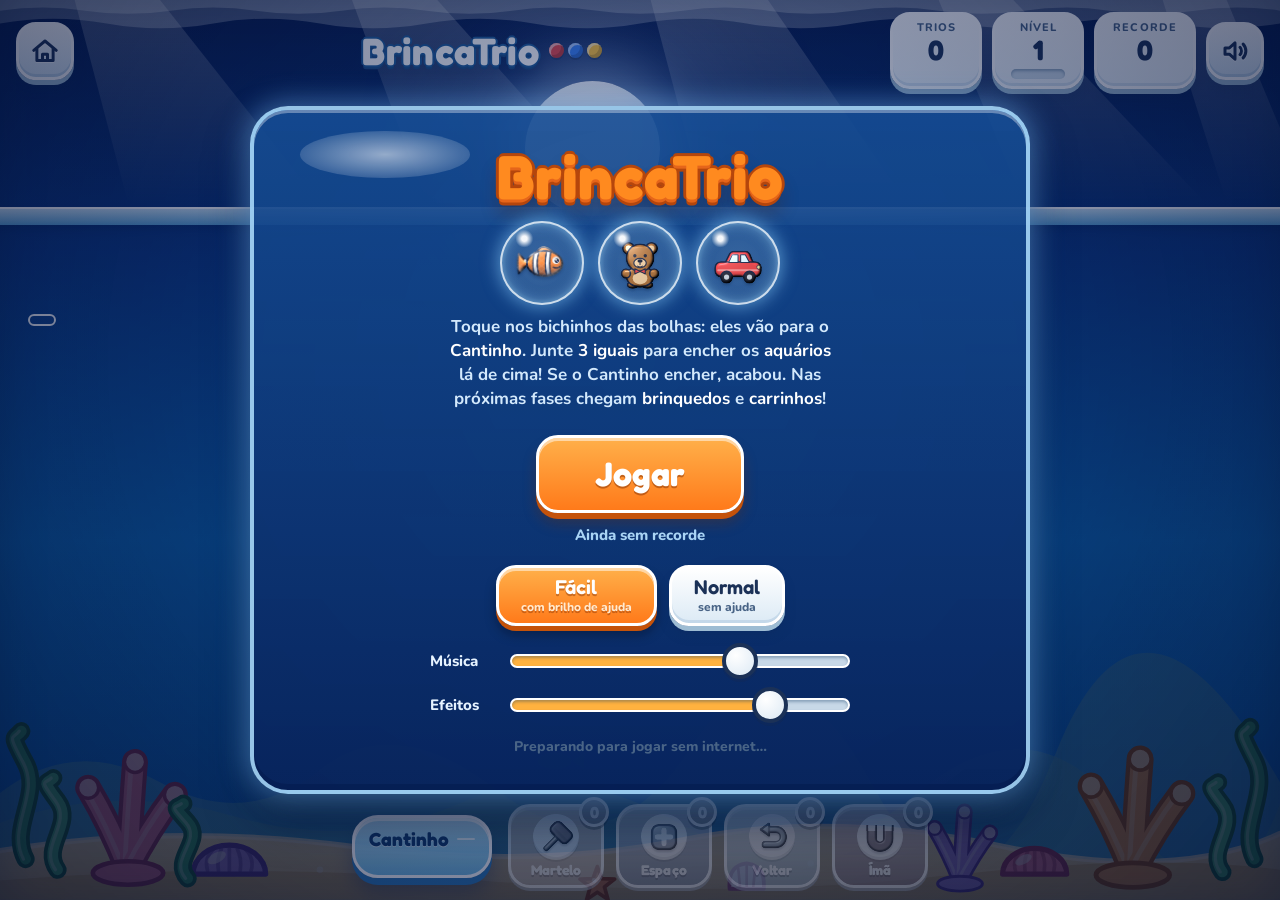
==== commit e3ae241f: "Atualiza sozinho ao abrir na tela de entrada quando há versão nova Co-Authored-By: Claude Sonnet 5.5" ====
--- a/index.html
+++ b/index.html
@@ -2122,6 +2122,8 @@
     };
     w.postMessage('status',[ch.port2]);
   }
+  var had=!!navigator.serviceWorker.controller;
+  navigator.serviceWorker.addEventListener('controllerchange',function(){var o=document.getElementById('overlay');if(had&&!window.__rl&&o&&!o.hidden){window.__rl=1;location.reload();}});
   navigator.serviceWorker.register('sw.js').then(function(){return navigator.serviceWorker.ready;})
     .then(ask).catch(function(){say('Não foi possível preparar o modo sem internet.',false);});
   try{if(navigator.storage&&navigator.storage.persist)navigator.storage.persist();}catch(e){}
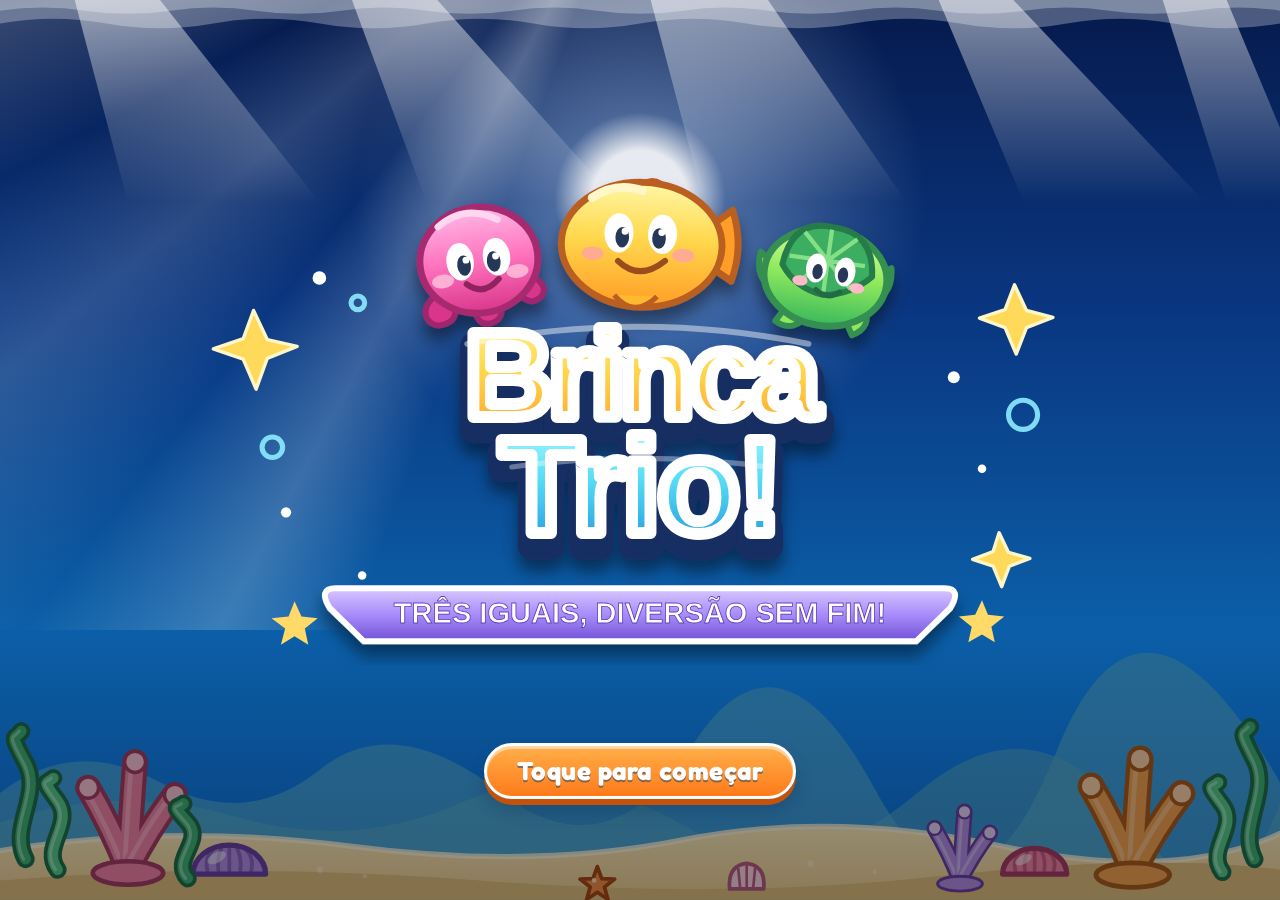
==== commit ba50cf54: "Títulos BrincaTrio mais legíveis (contorno limpo, sem sombra empilhada) Co-Authored-By: Claude Sonne" ====
--- a/index.html
+++ b/index.html
@@ -427,6 +427,13 @@
 .chips .sfb{width:var(--s);height:var(--s);box-shadow:inset 0 0 0 2px rgba(255,255,255,.7),inset 0 0 14px 2px rgba(170,225,255,.5),0 0 16px 3px rgba(140,210,255,.5);position:relative;bottom:auto;left:auto;animation:chipbob 2.4s ease-in-out infinite alternate;--s:clamp(56px,10vmin,84px)}
 .chips .sfb:nth-child(2){animation-delay:-.8s}.chips .sfb:nth-child(3){animation-delay:-1.6s}
 @keyframes chipbob{from{transform:translateY(-4px)}to{transform:translateY(5px)}}
+
+/* títulos mais legíveis: contorno limpo no lugar da sombra empilhada */
+html body h1,html body h2{color:#FFC247;letter-spacing:.03em;paint-order:stroke fill;-webkit-text-stroke:.16em #9A3E08;
+  text-shadow:0 .07em 0 #9A3E08,0 .12em .2em rgba(0,20,60,.35)}
+html body .brand{color:#fff;letter-spacing:.03em;paint-order:stroke fill;-webkit-text-stroke:.2em #0F3A72;
+  text-shadow:0 .08em 0 #0F3A72,0 .14em .2em rgba(0,20,60,.35)}
+html body[data-theme="car"] .brand{text-shadow:0 .08em 0 #0F3A72,0 .14em .2em rgba(0,20,60,.35)}
 
 /* 9) abertura animada com a logo oficial (arquivo brincatrio_logo.svg, sem alterações) */
 #splash{
